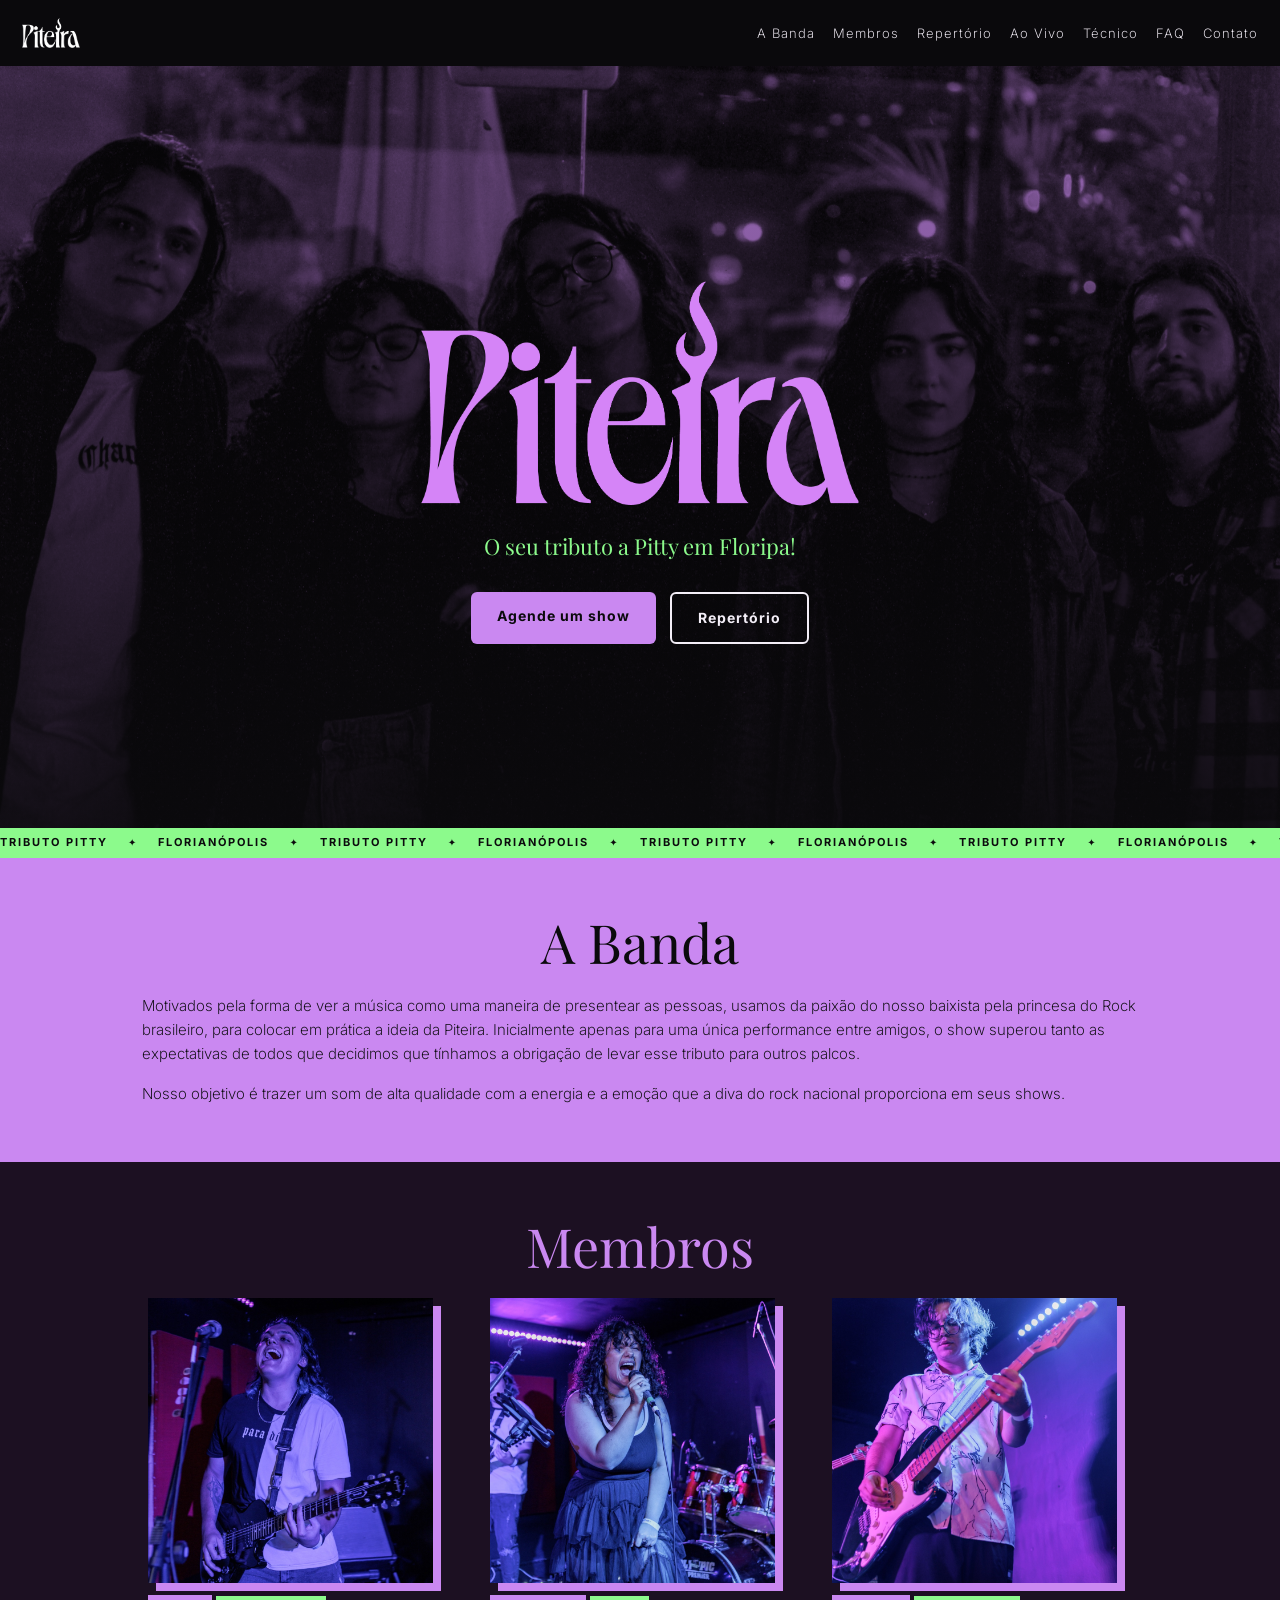
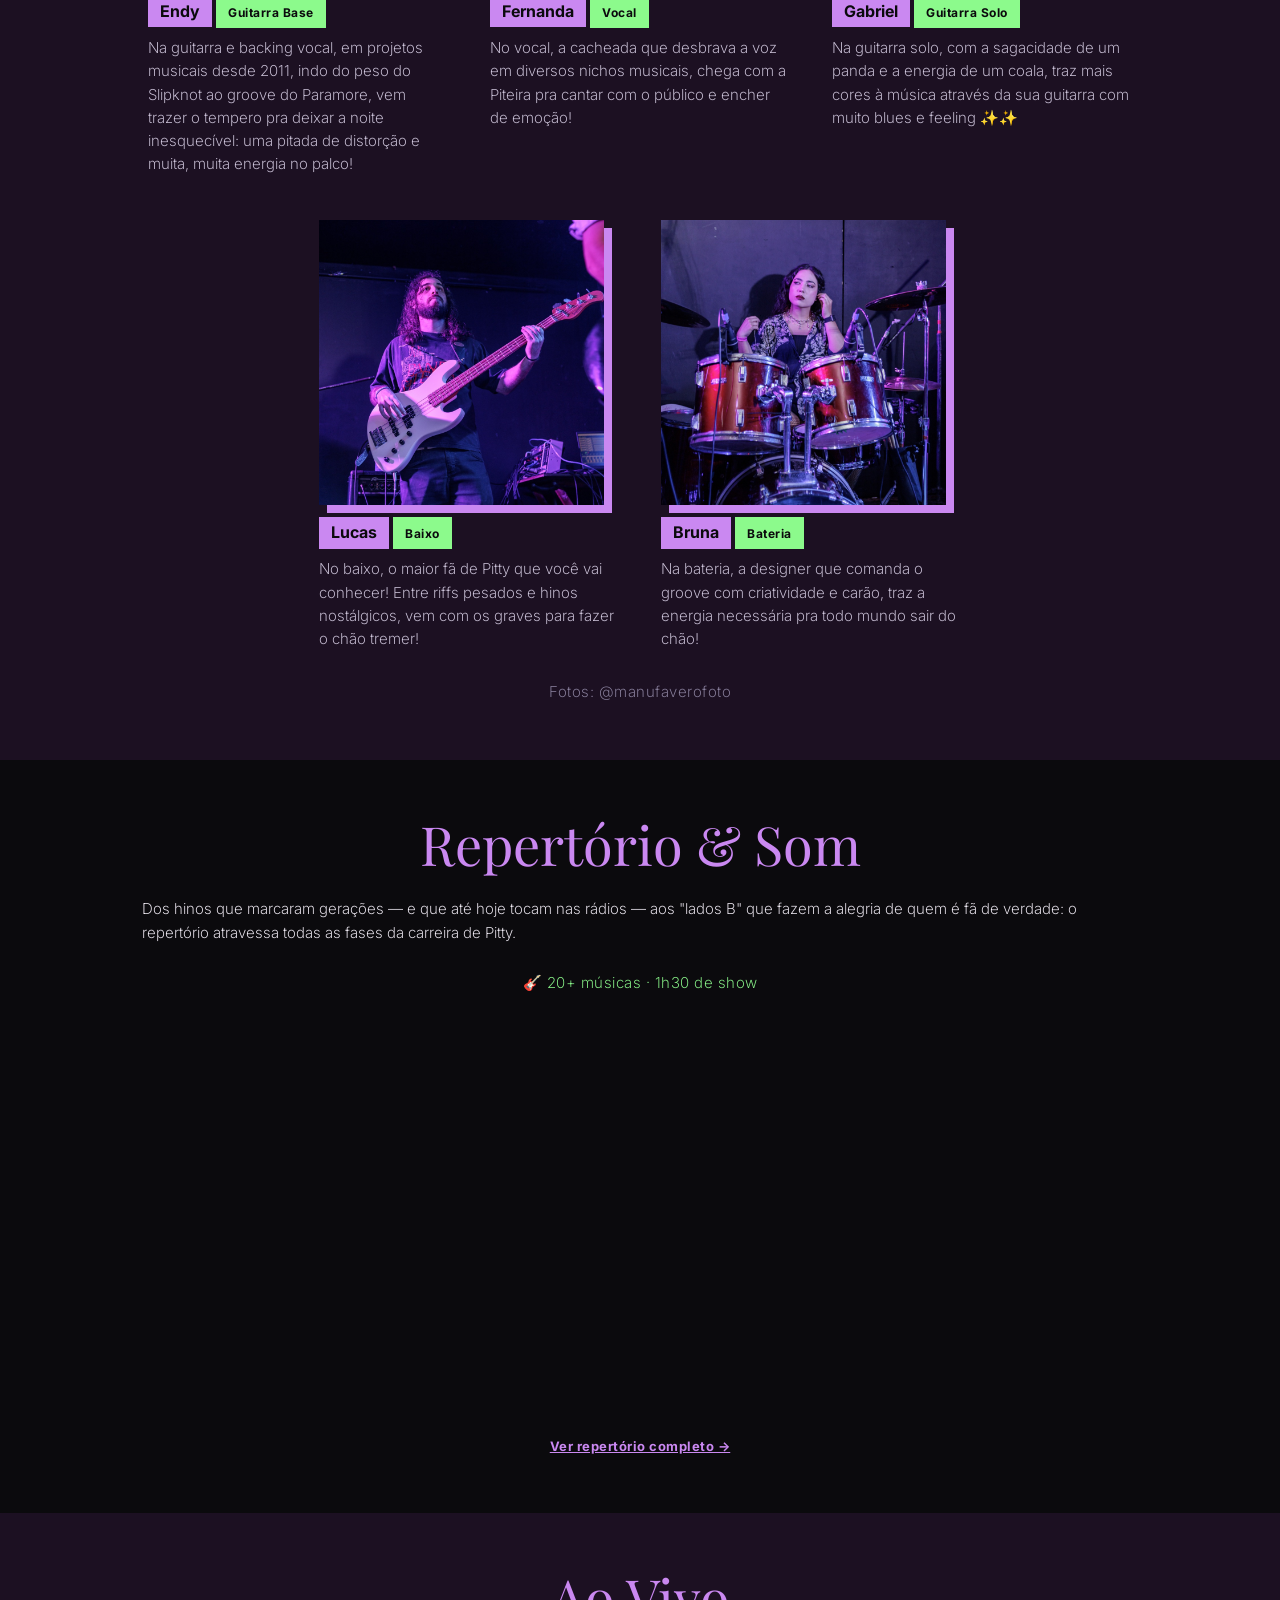
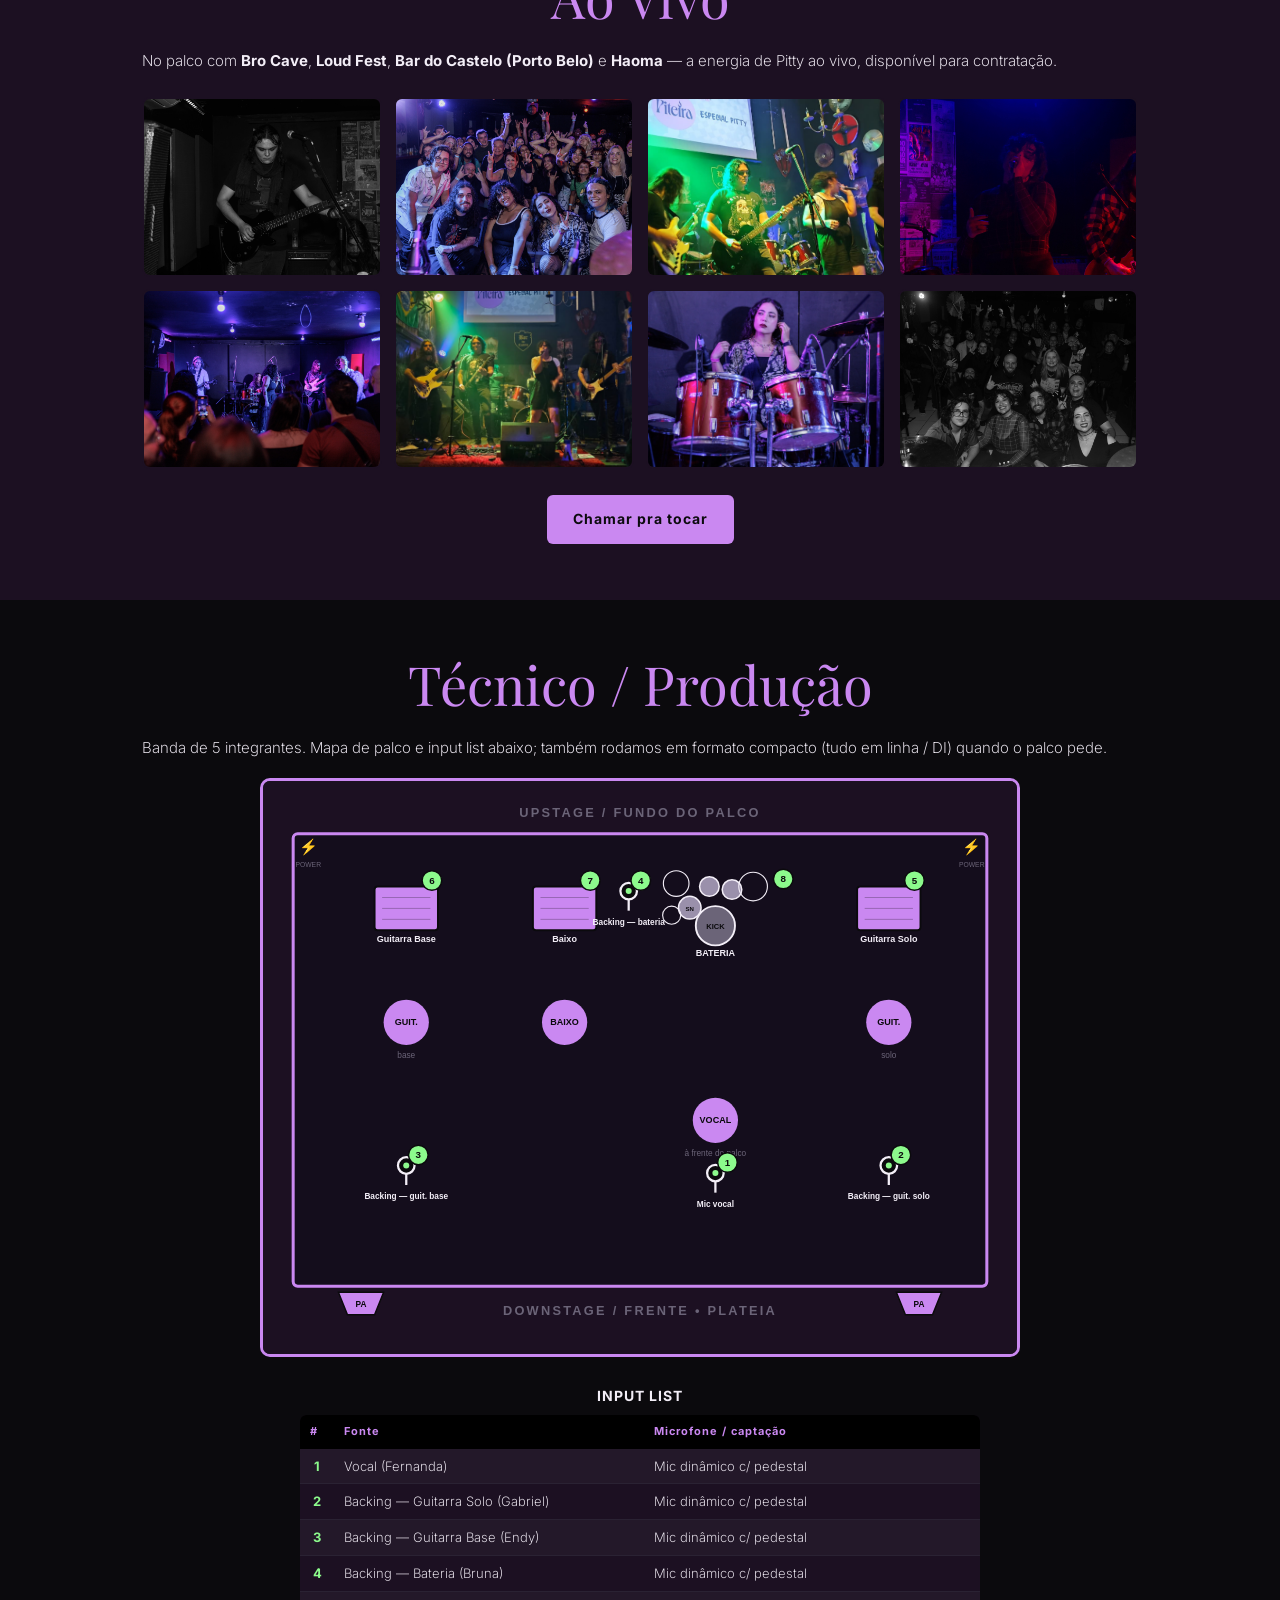
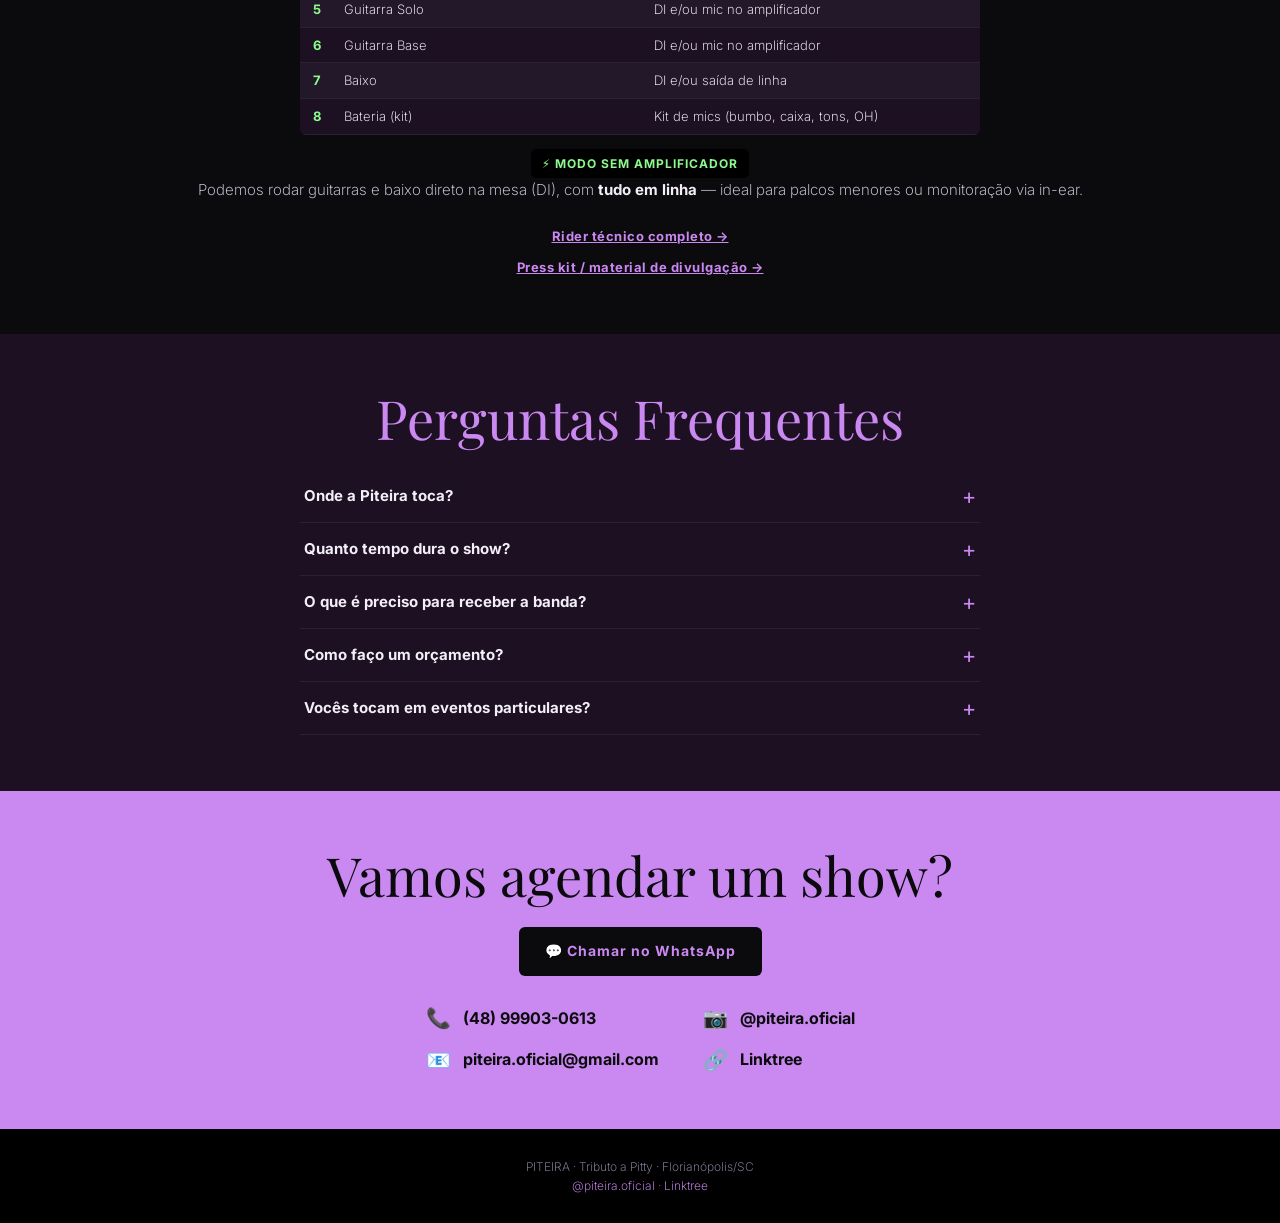
==== index.html @ fffb1f3b "Repertório: link do repertório completo abaixo do player, abrindo em nova aba. Co-Authored-By: Claud" ====
<!DOCTYPE html>
<html lang="pt-BR">
<head>
<meta charset="utf-8">
<meta name="viewport" content="width=device-width, initial-scale=1">
<title>Piteira — Tributo a Pitty · Florianópolis</title>
<link rel="icon" href="/favicon.ico" sizes="any">
<link rel="icon" type="image/png" href="assets/img/favicon.png">
<link rel="apple-touch-icon" href="assets/img/favicon.png">
<meta name="description" content="Piteira — o seu tributo a Pitty em Florianópolis. Repertório, integrantes, mapa de palco e contato para contratação.">
<meta property="og:title" content="Piteira — Tributo a Pitty">
<meta property="og:description" content="O seu tributo a Pitty em Florianópolis.">
<meta property="og:image" content="https://piteira.endy-silveira.workers.dev/assets/img/og-share.jpg">
<meta property="og:image:type" content="image/jpeg">
<meta property="og:image:width" content="1200">
<meta property="og:image:height" content="630">
<meta property="og:url" content="https://piteira.endy-silveira.workers.dev/">
<meta property="og:type" content="website">
<meta name="twitter:card" content="summary_large_image">
<script type="application/ld+json">
{
  "@context": "https://schema.org",
  "@graph": [
    {
      "@type": "MusicGroup",
      "@id": "https://piteira.endy-silveira.workers.dev/#banda",
      "name": "Piteira",
      "alternateName": "Piteira — Tributo a Pitty",
      "description": "Banda tributo a Pitty de Florianópolis/SC. Show de cerca de 1h30 com os maiores sucessos da carreira da cantora, disponível para contratação em bares, casas de show, festivais e eventos.",
      "genre": ["Rock", "Rock brasileiro"],
      "url": "https://piteira.endy-silveira.workers.dev/",
      "image": "https://piteira.endy-silveira.workers.dev/assets/img/og-share.jpg",
      "logo": "https://piteira.endy-silveira.workers.dev/assets/img/logo-positivo.png",
      "email": "piteira.oficial@gmail.com",
      "telephone": "+55-48-99903-0613",
      "foundingLocation": { "@type": "City", "name": "Florianópolis" },
      "areaServed": "Florianópolis e região, Santa Catarina",
      "sameAs": [
        "https://instagram.com/piteira.oficial",
        "https://linktr.ee/piteira.oficial"
      ]
    },
    {
      "@type": "FAQPage",
      "@id": "https://piteira.endy-silveira.workers.dev/#faq",
      "mainEntity": [
        {
          "@type": "Question",
          "name": "Onde a Piteira toca?",
          "acceptedAnswer": { "@type": "Answer", "text": "A banda é de Florianópolis/SC e toca em bares, casas de show, festivais e eventos privados em Floripa e região — e viaja conforme o evento." }
        },
        {
          "@type": "Question",
          "name": "Quanto tempo dura o show?",
          "acceptedAnswer": { "@type": "Answer", "text": "Cerca de 1h30, com um repertório que cobre todas as fases da carreira de Pitty." }
        },
        {
          "@type": "Question",
          "name": "O que é preciso para receber a banda?",
          "acceptedAnswer": { "@type": "Answer", "text": "Somos 5 integrantes. O mapa de palco e a input list estão na seção Técnico do site, com rider completo para impressão. Para palcos menores, rodamos em modo compacto, com tudo em linha (DI)." }
        },
        {
          "@type": "Question",
          "name": "Como faço um orçamento?",
          "acceptedAnswer": { "@type": "Answer", "text": "É só chamar no WhatsApp com a data e o local do evento — respondemos rápido. Também atendemos por e-mail." }
        },
        {
          "@type": "Question",
          "name": "Vocês tocam em eventos particulares?",
          "acceptedAnswer": { "@type": "Answer", "text": "Sim! Além de bares e festivais, a Piteira toca em aniversários, confraternizações e eventos corporativos." }
        }
      ]
    }
  ]
}
</script>
<link rel="preconnect" href="https://fonts.googleapis.com">
<link rel="preconnect" href="https://fonts.gstatic.com" crossorigin>
<link href="https://fonts.googleapis.com/css2?family=Playfair+Display:ital,wght@0,400;0,700;0,800;1,600&family=Inter:wght@250..700&display=swap" rel="stylesheet">
<link rel="stylesheet" href="styles.css">
</head>
<body>
<header class="nav" id="top">
  <a href="#top" class="nav-brand"><img class="nav-logo" src="assets/img/logo-horizontal.png" alt="Piteira"></a>
  <button class="nav-toggle" aria-label="Abrir menu" aria-expanded="false">☰</button>
  <nav class="nav-links">
    <a href="#banda">A Banda</a>
    <a href="#membros">Membros</a>
    <a href="#som">Repertório</a>
    <a href="#aovivo">Ao Vivo</a>
    <a href="#tecnico">Técnico</a>
    <a href="#faq">FAQ</a>
    <a href="#contato">Contato</a>
  </nav>
</header>

<main>
  <section class="hero" id="hero">
    <img class="hero-bg" src="assets/img/hero.jpg" alt="Piteira ao vivo no palco">
    <div class="hero-overlay container">
      <h1 class="hero-title"><img class="hero-logo" src="assets/img/logo-vertical.png" alt="Piteira"></h1>
      <span class="hero-label">O seu tributo a Pitty em Floripa!</span>
      <div class="hero-cta">
        <a href="#contato" class="btn btn-solid">Agende um show</a>
        <a href="#som" class="btn btn-ghost">Repertório</a>
      </div>
    </div>
    <div class="ticker" aria-hidden="true">
      <div class="ticker-track">
        <div class="ticker-group">
          <span class="ticker-item">Tributo Pitty</span>
          <span class="ticker-item">Florianópolis</span>
          <span class="ticker-item">Tributo Pitty</span>
          <span class="ticker-item">Florianópolis</span>
          <span class="ticker-item">Tributo Pitty</span>
          <span class="ticker-item">Florianópolis</span>
          <span class="ticker-item">Tributo Pitty</span>
          <span class="ticker-item">Florianópolis</span>
          <span class="ticker-item">Tributo Pitty</span>
          <span class="ticker-item">Florianópolis</span>
          <span class="ticker-item">Tributo Pitty</span>
          <span class="ticker-item">Florianópolis</span>
        </div>
        <div class="ticker-group">
          <span class="ticker-item">Tributo Pitty</span>
          <span class="ticker-item">Florianópolis</span>
          <span class="ticker-item">Tributo Pitty</span>
          <span class="ticker-item">Florianópolis</span>
          <span class="ticker-item">Tributo Pitty</span>
          <span class="ticker-item">Florianópolis</span>
          <span class="ticker-item">Tributo Pitty</span>
          <span class="ticker-item">Florianópolis</span>
          <span class="ticker-item">Tributo Pitty</span>
          <span class="ticker-item">Florianópolis</span>
          <span class="ticker-item">Tributo Pitty</span>
          <span class="ticker-item">Florianópolis</span>
        </div>
      </div>
    </div>
  </section>

  <section class="section band-purple" id="banda">
    <div class="container">
      <h2 class="kicker">A Banda</h2>
      <p class="lead">Motivados pela forma de ver a música como uma maneira de presentear as pessoas, usamos da paixão do nosso baixista pela princesa do Rock brasileiro, para colocar em prática a ideia da Piteira. Inicialmente apenas para uma única performance entre amigos, o show superou tanto as expectativas de todos que decidimos que tínhamos a obrigação de levar esse tributo para outros palcos.</p>
      <p class="lead">Nosso objetivo é trazer um som de alta qualidade com a energia e a emoção que a diva do rock nacional proporciona em seus shows.</p>
    </div>
  </section>

  <section class="section band-plum" id="membros">
    <div class="container">
      <h2 class="kicker">Membros</h2>
      <div class="members-grid">
        <article class="member">
          <a class="m-photo-link" href="https://instagram.com/endy.silveira" target="_blank" rel="noopener" aria-label="Instagram de Endy"><img src="assets/img/endy.jpg" alt="Endy"></a>
          <h3 class="m-name">Endy</h3>
          <span class="m-role">Guitarra Base</span>
          <p class="m-bio">Na guitarra e backing vocal, em projetos musicais desde 2011, indo do peso do Slipknot ao groove do Paramore, vem trazer o tempero pra deixar a noite inesquecível: uma pitada de distorção e muita, muita energia no palco!</p>
        </article>
        <article class="member">
          <a class="m-photo-link" href="https://instagram.com/fernandaemtodolugar" target="_blank" rel="noopener" aria-label="Instagram de Fernanda"><img src="assets/img/fernanda.jpg" alt="Fernanda"></a>
          <h3 class="m-name">Fernanda</h3>
          <span class="m-role">Vocal</span>
          <p class="m-bio">No vocal, a cacheada que desbrava a voz em diversos nichos musicais, chega com a Piteira pra cantar com o público e encher de emoção!</p>
        </article>
        <article class="member">
          <a class="m-photo-link" href="https://instagram.com/ogabrielman" target="_blank" rel="noopener" aria-label="Instagram de Gabriel"><img src="assets/img/gabriel.jpg" alt="Gabriel"></a>
          <h3 class="m-name">Gabriel</h3>
          <span class="m-role">Guitarra Solo</span>
          <p class="m-bio">Na guitarra solo, com a sagacidade de um panda e a energia de um coala, traz mais cores à música através da sua guitarra com muito blues e feeling ✨✨</p>
        </article>
        <article class="member">
          <a class="m-photo-link" href="https://instagram.com/lucast_perez" target="_blank" rel="noopener" aria-label="Instagram de Lucas"><img src="assets/img/lucas.jpg" alt="Lucas"></a>
          <h3 class="m-name">Lucas</h3>
          <span class="m-role">Baixo</span>
          <p class="m-bio">No baixo, o maior fã de Pitty que você vai conhecer! Entre riffs pesados e hinos nostálgicos, vem com os graves para fazer o chão tremer!</p>
        </article>
        <article class="member">
          <a class="m-photo-link" href="https://instagram.com/brunabaltazars" target="_blank" rel="noopener" aria-label="Instagram de Bruna"><img src="assets/img/bruna.jpg" alt="Bruna"></a>
          <h3 class="m-name">Bruna</h3>
          <span class="m-role">Bateria</span>
          <p class="m-bio">Na bateria, a designer que comanda o groove com criatividade e carão, traz a energia necessária pra todo mundo sair do chão!</p>
        </article>
      </div>
      <p class="m-credit">Fotos: @manufaverofoto</p>
    </div>
  </section>

  <section class="section band-dark" id="som">
    <div class="container">
      <h2 class="kicker">Repertório &amp; Som</h2>
      <p class="lead">Dos hinos que marcaram gerações — e que até hoje tocam nas rádios — aos "lados B" que fazem a alegria de quem é fã de verdade: o repertório atravessa todas as fases da carreira de Pitty.</p>
      <p class="set-format">🎸 20+ músicas · 1h30 de show</p>
      <div class="spotify-wrap">
        <iframe title="Playlist da Piteira no Spotify" style="border-radius:12px"
          src="https://open.spotify.com/embed/playlist/18h8zZhHvtDwoUA9WUUy3Y?utm_source=generator&theme=0"
          width="100%" height="380" frameborder="0" loading="lazy"
          allow="autoplay; clipboard-write; encrypted-media; fullscreen; picture-in-picture"></iframe>
      </div>
      <a href="repertorio.html" class="rider-link" target="_blank" rel="noopener">Ver repertório completo →</a>
    </div>
  </section>

  <section class="section band-plum" id="aovivo">
    <div class="container">
      <h2 class="kicker">Ao Vivo</h2>
      <p class="lead">No palco com <b>Bro Cave</b>, <b>Loud Fest</b>, <b>Bar do Castelo (Porto Belo)</b> e <b>Haoma</b> — a energia de Pitty ao vivo, disponível para contratação.</p>
      <div class="gallery">
        <img src="assets/gallery/01-loudfest.jpg" alt="Piteira ao vivo no Loud Fest" loading="lazy">
        <img src="assets/gallery/02-haoma.jpg" alt="Piteira ao vivo no Haoma" loading="lazy">
        <img src="assets/gallery/03-portobelo.jpg" alt="Piteira ao vivo no Bar do Castelo, Porto Belo" loading="lazy">
        <img src="assets/gallery/04-loudfest.jpg" alt="Piteira ao vivo no Loud Fest" loading="lazy">
        <img src="assets/gallery/05-haoma.jpg" alt="Piteira ao vivo no Haoma" loading="lazy">
        <img src="assets/gallery/06-portobelo.jpg" alt="Piteira ao vivo no Bar do Castelo, Porto Belo" loading="lazy">
        <img src="assets/gallery/07-haoma.jpg" alt="Piteira ao vivo no Haoma" loading="lazy">
        <img src="assets/gallery/08-loudfest.jpg" alt="Piteira ao vivo no Loud Fest" loading="lazy">
      </div>
      <a href="#contato" class="btn btn-solid btn-center" style="margin-top:26px;">Chamar pra tocar</a>
    </div>
  </section>

  <section class="section band-dark" id="tecnico">
    <div class="container">
      <h2 class="kicker">Técnico / Produção</h2>
      <p class="lead">Banda de 5 integrantes. Mapa de palco e input list abaixo; também rodamos em formato compacto (tudo em linha / DI) quando o palco pede.</p>
      <div class="plot">
        <img class="plot-img" src="assets/stageplot.svg" alt="Mapa de palco técnico da Piteira — canais de entrada numerados" loading="lazy">
      </div>
      <h3 class="sub-h">INPUT LIST</h3>
      <table class="inputs">
        <tr><th>#</th><th>Fonte</th><th>Microfone / captação</th></tr>
        <tr><td class="n">1</td><td>Vocal (Fernanda)</td><td>Mic dinâmico c/ pedestal</td></tr>
        <tr><td class="n">2</td><td>Backing — Guitarra Solo (Gabriel)</td><td>Mic dinâmico c/ pedestal</td></tr>
        <tr><td class="n">3</td><td>Backing — Guitarra Base (Endy)</td><td>Mic dinâmico c/ pedestal</td></tr>
        <tr><td class="n">4</td><td>Backing — Bateria (Bruna)</td><td>Mic dinâmico c/ pedestal</td></tr>
        <tr><td class="n">5</td><td>Guitarra Solo</td><td>DI e/ou mic no amplificador</td></tr>
        <tr><td class="n">6</td><td>Guitarra Base</td><td>DI e/ou mic no amplificador</td></tr>
        <tr><td class="n">7</td><td>Baixo</td><td>DI e/ou saída de linha</td></tr>
        <tr><td class="n">8</td><td>Bateria (kit)</td><td>Kit de mics (bumbo, caixa, tons, OH)</td></tr>
      </table>
      <p class="stage-note"><span class="mode-tag">⚡ MODO SEM AMPLIFICADOR</span><br>
        Podemos rodar guitarras e baixo direto na mesa (DI), com <b>tudo em linha</b> — ideal para palcos menores ou monitoração via in-ear.</p>
      <a href="rider.html" class="rider-link" target="_blank" rel="noopener">Rider técnico completo →</a>
      <a href="presskit.html" class="rider-link" target="_blank" rel="noopener">Press kit / material de divulgação →</a>
    </div>
  </section>

  <section class="section band-plum" id="faq">
    <div class="container">
      <h2 class="kicker">Perguntas Frequentes</h2>
      <div class="faq-list">
        <details class="faq-item">
          <summary>Onde a Piteira toca?</summary>
          <p>A banda é de Florianópolis/SC e toca em bares, casas de show, festivais e eventos privados em Floripa e região — e viaja conforme o evento.</p>
        </details>
        <details class="faq-item">
          <summary>Quanto tempo dura o show?</summary>
          <p>Cerca de 1h30, com um repertório que cobre todas as fases da carreira de Pitty.</p>
        </details>
        <details class="faq-item">
          <summary>O que é preciso para receber a banda?</summary>
          <p>Somos 5 integrantes. O mapa de palco e a input list estão na seção <a href="#tecnico">Técnico</a>, com rider completo para impressão. Para palcos menores, rodamos em modo compacto, com tudo em linha (DI).</p>
        </details>
        <details class="faq-item">
          <summary>Como faço um orçamento?</summary>
          <p>É só chamar no <a href="https://wa.me/5548999030613?text=Ol%C3%A1!%20Vim%20pelo%20site%20e%20quero%20um%20or%C3%A7amento%20para%20um%20show%20da%20Piteira.%20%F0%9F%A4%98" target="_blank" rel="noopener">WhatsApp</a> com a data e o local do evento — respondemos rápido. Também atendemos por <a href="mailto:piteira.oficial@gmail.com">e-mail</a>.</p>
        </details>
        <details class="faq-item">
          <summary>Vocês tocam em eventos particulares?</summary>
          <p>Sim! Além de bares e festivais, a Piteira toca em aniversários, confraternizações e eventos corporativos.</p>
        </details>
      </div>
    </div>
  </section>

  <section class="section band-purple" id="contato">
    <div class="container" style="text-align:center;">
      <h2 class="kicker">Vamos agendar um show?</h2>
      <a class="btn wa-btn" href="https://wa.me/5548999030613?text=Ol%C3%A1!%20Vim%20pelo%20site%20e%20quero%20um%20or%C3%A7amento%20para%20um%20show%20da%20Piteira.%20%F0%9F%A4%98" target="_blank" rel="noopener">💬 Chamar no WhatsApp</a>
      <div class="contact-list">
        <a class="contact-item" href="tel:+5548999030613"><span class="ic">📞</span>(48) 99903-0613</a>
        <a class="contact-item" href="https://instagram.com/piteira.oficial" target="_blank" rel="noopener"><span class="ic">📷</span>@piteira.oficial</a>
        <a class="contact-item" href="mailto:piteira.oficial@gmail.com"><span class="ic">📧</span>piteira.oficial@gmail.com</a>
        <a class="contact-item" href="https://linktr.ee/piteira.oficial" target="_blank" rel="noopener"><span class="ic">🔗</span>Linktree</a>
      </div>
    </div>
  </section>
</main>

<footer class="footer">
  <p>PITEIRA · Tributo a Pitty · Florianópolis/SC</p>
  <p><a href="https://instagram.com/piteira.oficial" target="_blank" rel="noopener">@piteira.oficial</a> · <a href="https://linktr.ee/piteira.oficial" target="_blank" rel="noopener">Linktree</a></p>
</footer>

<div class="lightbox" id="lightbox" hidden>
  <button class="lightbox-close" type="button" aria-label="Fechar">&times;</button>
  <button class="lightbox-prev" type="button" aria-label="Foto anterior">&#8249;</button>
  <img class="lightbox-img" src="" alt="">
  <button class="lightbox-next" type="button" aria-label="Próxima foto">&#8250;</button>
</div>

<script src="main.js"></script>
</body>
</html>
---- styles.css ----
* { margin:0; padding:0; box-sizing:border-box; }
:root{
  --purple:#CA88F1; --green:#8cfa8c; --cream:#f3eef7; --ink:#0b0a0d; --plum:#1c1022;
  --maxw:1040px;
}
html{ scroll-behavior:smooth; scroll-padding-top:70px; }
body{ font-family:'Inter',system-ui,sans-serif; font-weight:250; color:var(--cream); background:var(--ink); line-height:1.6; }
img{ max-width:100%; display:block; }
a{ color:inherit; }

.container{ width:100%; max-width:var(--maxw); margin:0 auto; padding:0 22px; }

/* full-width section bands */
.section{ padding:56px 0; }
.band-dark{ background:var(--ink); color:var(--cream); }
.band-plum{ background:var(--plum); color:var(--cream); }
.band-purple{ background:var(--purple); color:var(--ink); }

.kicker{ font-family:'Playfair Display',Georgia,serif; font-weight:400; color:var(--purple);
  font-size:clamp(34px,7vw,54px); text-align:center; margin-bottom:24px; line-height:1.04; }
.band-purple .kicker{ color:var(--ink); }

/* NAV */
.nav{ position:sticky; top:0; z-index:50; display:flex; align-items:center; justify-content:space-between;
  background:rgba(11,10,13,.94); backdrop-filter:blur(6px); padding:18px 22px; }
.nav-brand{ display:flex; align-items:center; text-decoration:none; }
.nav-logo{ height:30px; width:auto; display:block; }
.nav-links{ display:flex; gap:18px; }
.nav-links a{ color:var(--cream); text-decoration:none; font-size:13px; letter-spacing:1px; }
.nav-links a:hover{ color:var(--green); }
.nav-toggle{ display:none; background:none; border:none; color:var(--purple); font-size:24px; cursor:pointer; }
.back-link{ color:var(--cream); text-decoration:none; font-size:13px; letter-spacing:1px; }
.back-link:hover{ color:var(--green); }

/* TICKER (letreiro no fim do hero) */
.ticker{ position:absolute; left:0; right:0; bottom:0; z-index:2; overflow:hidden; background:var(--green); }
.ticker-track{ display:flex; width:max-content; animation:ticker-scroll 28s linear infinite; }
.ticker-group{ display:flex; flex-shrink:0; }
.ticker-item{ display:inline-block; padding:6px 0; color:var(--ink); font-size:11px; font-weight:700;
  letter-spacing:2px; text-transform:uppercase; white-space:nowrap; }
.ticker-item::after{ content:"✦"; margin:0 20px; font-size:10px; }
@keyframes ticker-scroll{ to{ transform:translateX(-50%); } }
@media (prefers-reduced-motion:reduce){ .ticker-track{ animation:none; } }

/* FOOTER */
.footer{ background:#000; color:#8c83a0; text-align:center; padding:28px 22px; font-size:12px; }
.footer a{ color:var(--purple); text-decoration:none; }
.footer a:hover{ color:var(--green); }

/* MOBILE */
@media (max-width:767px){
  .nav-toggle{ display:block; }
  .nav-links{ position:absolute; top:100%; left:0; right:0; flex-direction:column; gap:0;
    background:var(--ink); border-bottom:2px solid var(--purple); display:none; }
  .nav-links.open{ display:flex; }
  .nav-links a{ padding:14px 22px; border-top:1px solid #2a2233; }
}

/* HERO */
.hero{ position:relative; min-height:88vh; min-height:88dvh; display:flex; align-items:center; justify-content:center; overflow:hidden; background:#000; }
.hero-bg{ position:absolute; inset:0; width:100%; height:100%; object-fit:cover;
  filter:grayscale(1) contrast(1.05); }
.hero::before{ content:""; position:absolute; inset:0; z-index:1; background:var(--purple); mix-blend-mode:multiply; }
.hero::after{ content:""; position:absolute; inset:0; z-index:1;
  background:linear-gradient(180deg,rgba(11,10,13,.25) 0%,rgba(11,10,13,.45) 55%,rgba(11,10,13,.92) 100%); }
.hero-overlay{ position:relative; z-index:2; width:100%; text-align:center; padding:40px 22px; }
.hero-title{ margin:0; }
.hero-logo{ width:min(440px,84%); height:auto; margin:0 auto; display:block; }
.hero-label{ display:inline-block; color:var(--green); font-family:'Playfair Display',Georgia,serif;
  font-style:normal; font-weight:400; font-size:clamp(15px,3.2vw,22px); padding:8px 4px 0; margin:14px 0 0; }
.hero-cta{ display:flex; gap:14px; margin-top:28px; flex-wrap:wrap; justify-content:center; }
.btn{ font-weight:700; font-size:14px; letter-spacing:1px; padding:13px 26px; border-radius:6px;
  text-decoration:none; display:inline-block; }
.btn-solid{ background:var(--purple); color:var(--ink); }
.btn-ghost{ background:transparent; color:var(--cream); border:2px solid var(--cream); }
.btn-solid:hover{ background:var(--green); }
.btn-ghost:hover{ background:var(--cream); color:var(--ink); }
@media (max-width:767px){
  .hero{ min-height:72vh; min-height:72dvh; }
  .hero-overlay{ padding:28px 16px; }
  .hero-logo{ width:min(320px,88%); }
  .hero-cta{ gap:10px; margin-top:22px; }
  .hero-cta .btn{ padding:12px 22px; font-size:13px; }
}

.section p{ font-size:15px; }
.lead{ text-align:left; }
.lead + .lead{ margin-top:16px; }

/* MEMBROS */
.members-grid{ display:flex; flex-wrap:wrap; justify-content:center; gap:44px 42px; }
.member{ width:calc(33.333% - 28px); max-width:300px; text-align:left; }
@media (max-width:780px){ .member{ width:calc(50% - 22px); max-width:360px; } }
@media (max-width:480px){ .members-grid{ gap:30px; } .member{ width:100%; max-width:340px; }
  /* mobile one-by-one order: Vocal (Fernanda) first */
  .member:nth-child(2){ order:-1; } }
.m-photo-link{ display:block; width:95%; cursor:pointer; }
.member img{ width:100%; max-width:none; margin:0 auto; aspect-ratio:1/1; object-fit:cover;
  box-shadow:8px 8px 0 var(--purple); transition:transform .18s, box-shadow .18s; }
.m-photo-link:hover img{ transform:translate(-3px,-3px); box-shadow:11px 11px 0 var(--purple); }
.m-photo-soon{ width:95%; max-width:none; margin:0 auto; aspect-ratio:3/4; border:3px solid var(--cream); box-shadow:4px 4px 0 rgba(0,0,0,.4);
  background:var(--plum); color:var(--purple); display:flex; align-items:center; justify-content:center;
  text-align:center; font-family:'Playfair Display',Georgia,serif; font-size:clamp(18px,2.4vw,24px); line-height:1.05; }
.m-name{ display:inline-flex; align-items:center; min-height:32px; background:var(--purple); color:var(--ink); font-size:16px; padding:0 12px; margin-top:12px; }
.m-role{ display:inline-flex; align-items:center; min-height:32px; background:var(--green); color:var(--ink); font-size:12px; font-weight:700; padding:0 12px; margin:6px 0 8px; letter-spacing:.5px; }
.m-bio{ font-family:'Inter',sans-serif; font-size:13px; line-height:1.55; color:#cfc6dc; }
.m-credit{ text-align:center; margin-top:30px; font-size:12px; color:#8c83a0; letter-spacing:.5px; }

/* REPERTÓRIO & SOM (grade completa na página /repertorio) */
.song{ color:var(--purple); font-weight:700; }
.setlist{ display:grid; grid-template-columns:repeat(auto-fit,minmax(200px,1fr)); gap:26px 22px; margin-top:30px; }
.setlist-group ul{ list-style:none; }
.setlist-album{ font-family:'Playfair Display',Georgia,serif; font-weight:400; color:var(--purple);
  font-size:19px; line-height:1.2; margin-bottom:8px; }
.setlist-year{ font-family:'Inter',sans-serif; font-size:11px; font-weight:700; color:#8c83a0; letter-spacing:1px; margin-left:6px; }
.setlist li{ font-size:14px; padding:5px 0; border-bottom:1px solid #2a2233; color:#cfc6dc; }
.setlist-note{ font-size:11px; color:#8c83a0; margin-left:6px; letter-spacing:.5px; }
.set-format{ text-align:center; margin-top:26px; font-size:13px; color:var(--green); letter-spacing:.5px; }
.spotify-wrap{ margin:30px auto 0; max-width:480px; }
.btn-center{ display:block; width:max-content; max-width:100%; margin-left:auto; margin-right:auto; }

/* AO VIVO */
.gallery{ display:grid; grid-template-columns:repeat(auto-fill,minmax(220px,1fr)); gap:12px; margin-top:24px; }
.gallery img{ width:100%; aspect-ratio:4/3; object-fit:cover; border:2px solid var(--plum); border-radius:8px; cursor:zoom-in; }

/* TÉCNICO */
.rider-link{ display:block; width:max-content; max-width:100%; margin:24px auto 0; font-size:13px;
  color:var(--purple); text-decoration:underline; letter-spacing:.5px; font-weight:700;
  transition:transform .15s, filter .15s; }
.rider-link:hover{ filter:brightness(1.25); transform:scale(1.03); }
.rider-link + .rider-link{ margin-top:10px; }
.plot{ margin:18px auto 0; max-width:760px; }
.plot-img{ width:100%; height:auto; border-radius:10px; display:block; border:3px solid var(--purple); background:var(--plum); }
.sub-h{ font-size:14px; font-weight:700; margin:28px 0 8px; letter-spacing:1px; color:var(--cream); text-align:center; }
.inputs{ width:100%; max-width:680px; margin:0 auto; border-collapse:collapse; font-size:13px;
  background:var(--plum); color:var(--cream); border-radius:6px; overflow:hidden; }
.inputs th{ background:#000; color:var(--purple); text-align:left; padding:8px 10px; font-size:11px; letter-spacing:1px; }
.inputs td{ border-bottom:1px solid #2a2233; padding:7px 10px; }
.inputs td.n{ font-weight:700; color:var(--green); text-align:center; width:34px; }
.inputs tr:nth-child(even) td{ background:rgba(255,255,255,.03); }
.stage-note{ font-size:13px; margin-top:14px; color:#cfc6dc; text-align:center; }
.stage-note b{ color:var(--cream); }
.mode-tag{ display:inline-block; background:#000; color:var(--green); font-size:12px; font-weight:700; padding:5px 11px; border-radius:5px; letter-spacing:1px; }

/* FAQ */
.faq-list{ max-width:680px; margin:0 auto; }
.faq-item{ border-bottom:1px solid #2a2233; }
.faq-item summary{ cursor:pointer; font-weight:700; font-size:15px; padding:14px 4px; list-style:none;
  display:flex; justify-content:space-between; align-items:center; gap:12px; }
.faq-item summary::-webkit-details-marker{ display:none; }
.faq-item summary::after{ content:"+"; color:var(--purple); font-size:22px; font-weight:400; flex-shrink:0; line-height:1; }
.faq-item[open] summary::after{ content:"–"; }
.faq-item p{ padding:0 4px 14px; font-size:14px; color:#cfc6dc; }
.faq-item a{ color:var(--purple); }

/* CONTATO */
.contact-list{ display:grid; grid-template-columns:repeat(2,max-content); justify-content:center;
  gap:16px 44px; text-align:left; margin-top:8px; }
@media (max-width:560px){ .contact-list{ grid-template-columns:max-content; } }
.contact-item{ display:flex; align-items:center; gap:12px; font-weight:700; font-size:16px;
  color:var(--ink); text-decoration:none; word-break:break-word; }
.contact-item .ic{ font-size:20px; line-height:1; }
.contact-item:hover{ text-decoration:underline; }
.wa-btn{ background:#0b0a0d; color:var(--purple); margin:6px auto 30px; display:flex; width:max-content; max-width:100%; align-items:center; gap:8px; }
.wa-btn:hover{ background:var(--green); color:var(--ink); }

/* LIGHTBOX (Ao Vivo) */
.lightbox{ position:fixed; inset:0; z-index:100; display:flex; align-items:center; justify-content:center;
  background:rgba(7,6,9,.95); padding:24px; cursor:zoom-out; }
.lightbox[hidden]{ display:none; }
.lightbox-img{ max-width:95vw; max-height:90vh; width:auto; height:auto; border:2px solid #2a2233; border-radius:6px; cursor:default; }
.lightbox-close{ position:absolute; top:12px; right:20px; background:none; border:none; color:#fff;
  font-size:40px; line-height:1; cursor:pointer; z-index:2; }
.lightbox-prev, .lightbox-next{ position:absolute; top:50%; transform:translateY(-50%); z-index:2;
  background:rgba(0,0,0,.4); border:none; color:#fff; font-size:44px; line-height:1; width:56px; height:84px;
  display:flex; align-items:center; justify-content:center; cursor:pointer; border-radius:8px; }
.lightbox-prev{ left:10px; } .lightbox-next{ right:10px; }
.lightbox-prev:hover, .lightbox-next:hover{ background:rgba(202,136,241,.6); }
@media (max-width:560px){ .lightbox-prev, .lightbox-next{ width:44px; height:64px; font-size:34px; } }
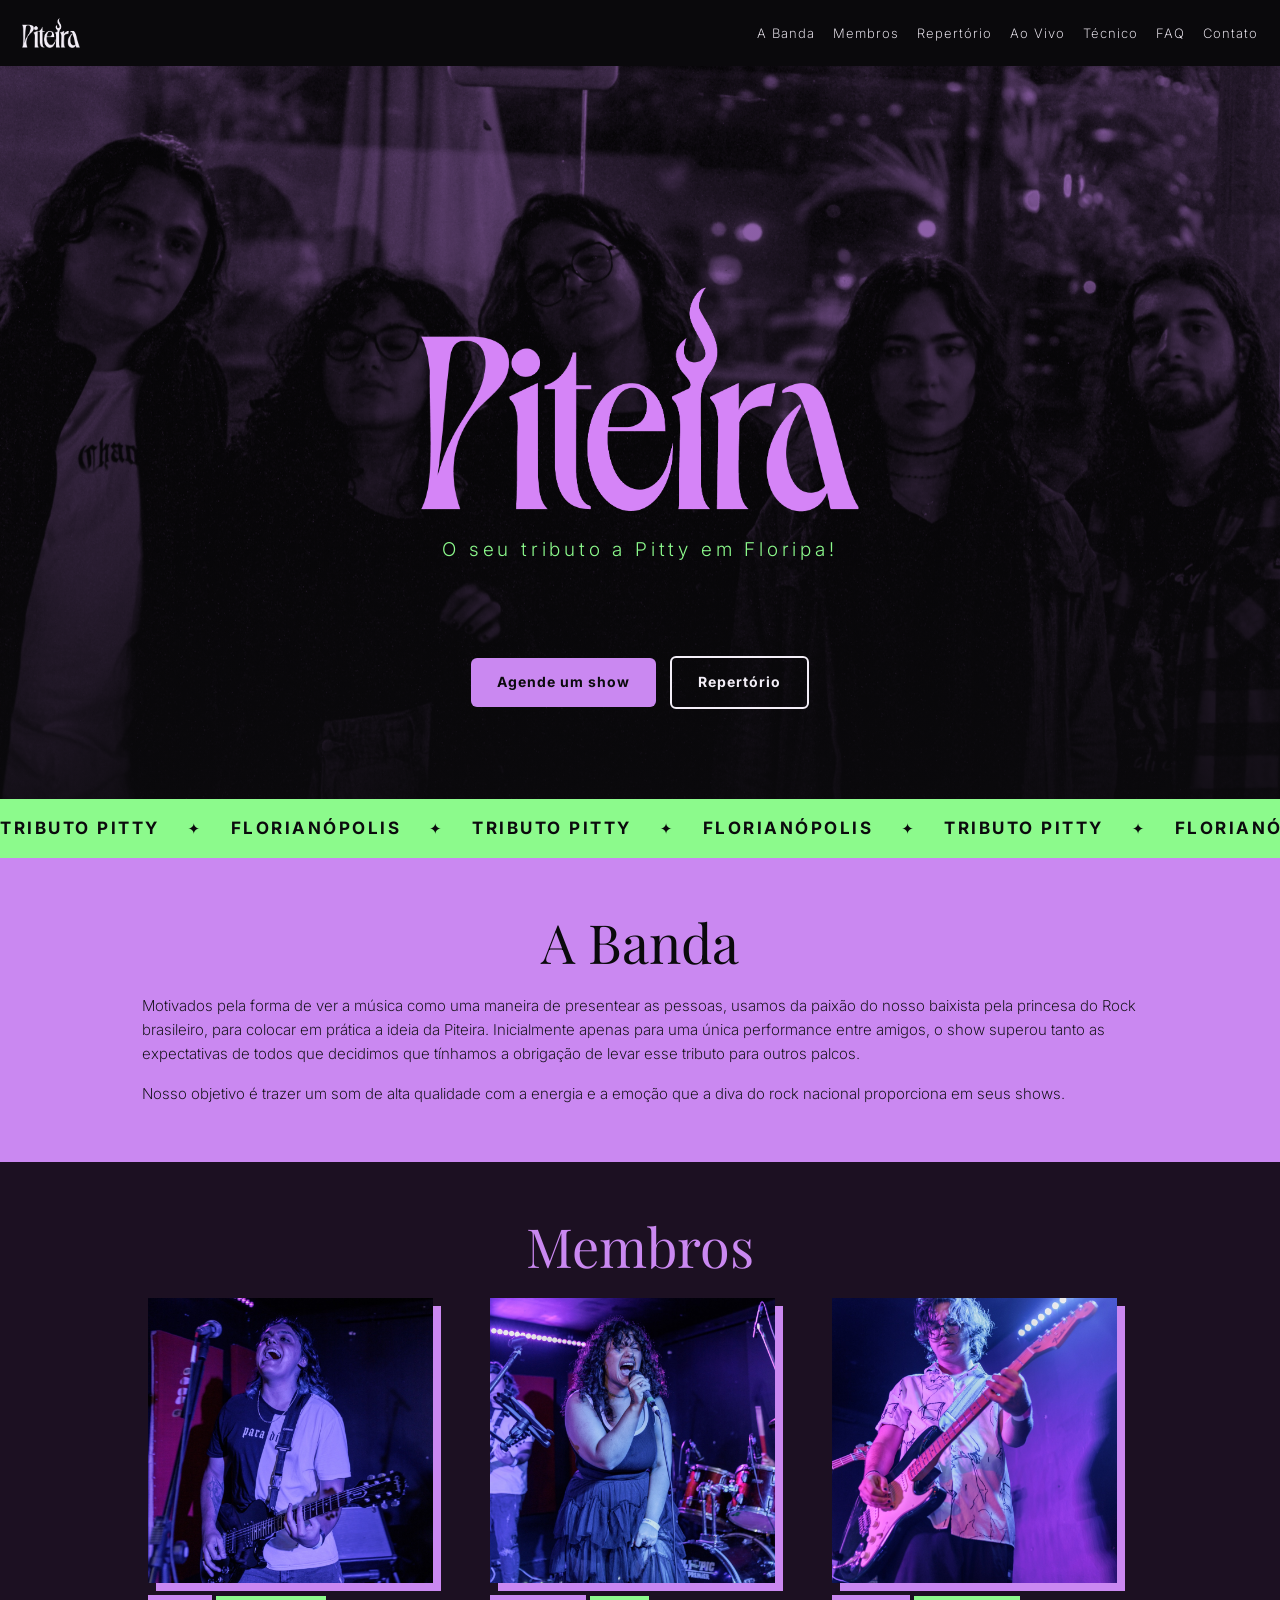
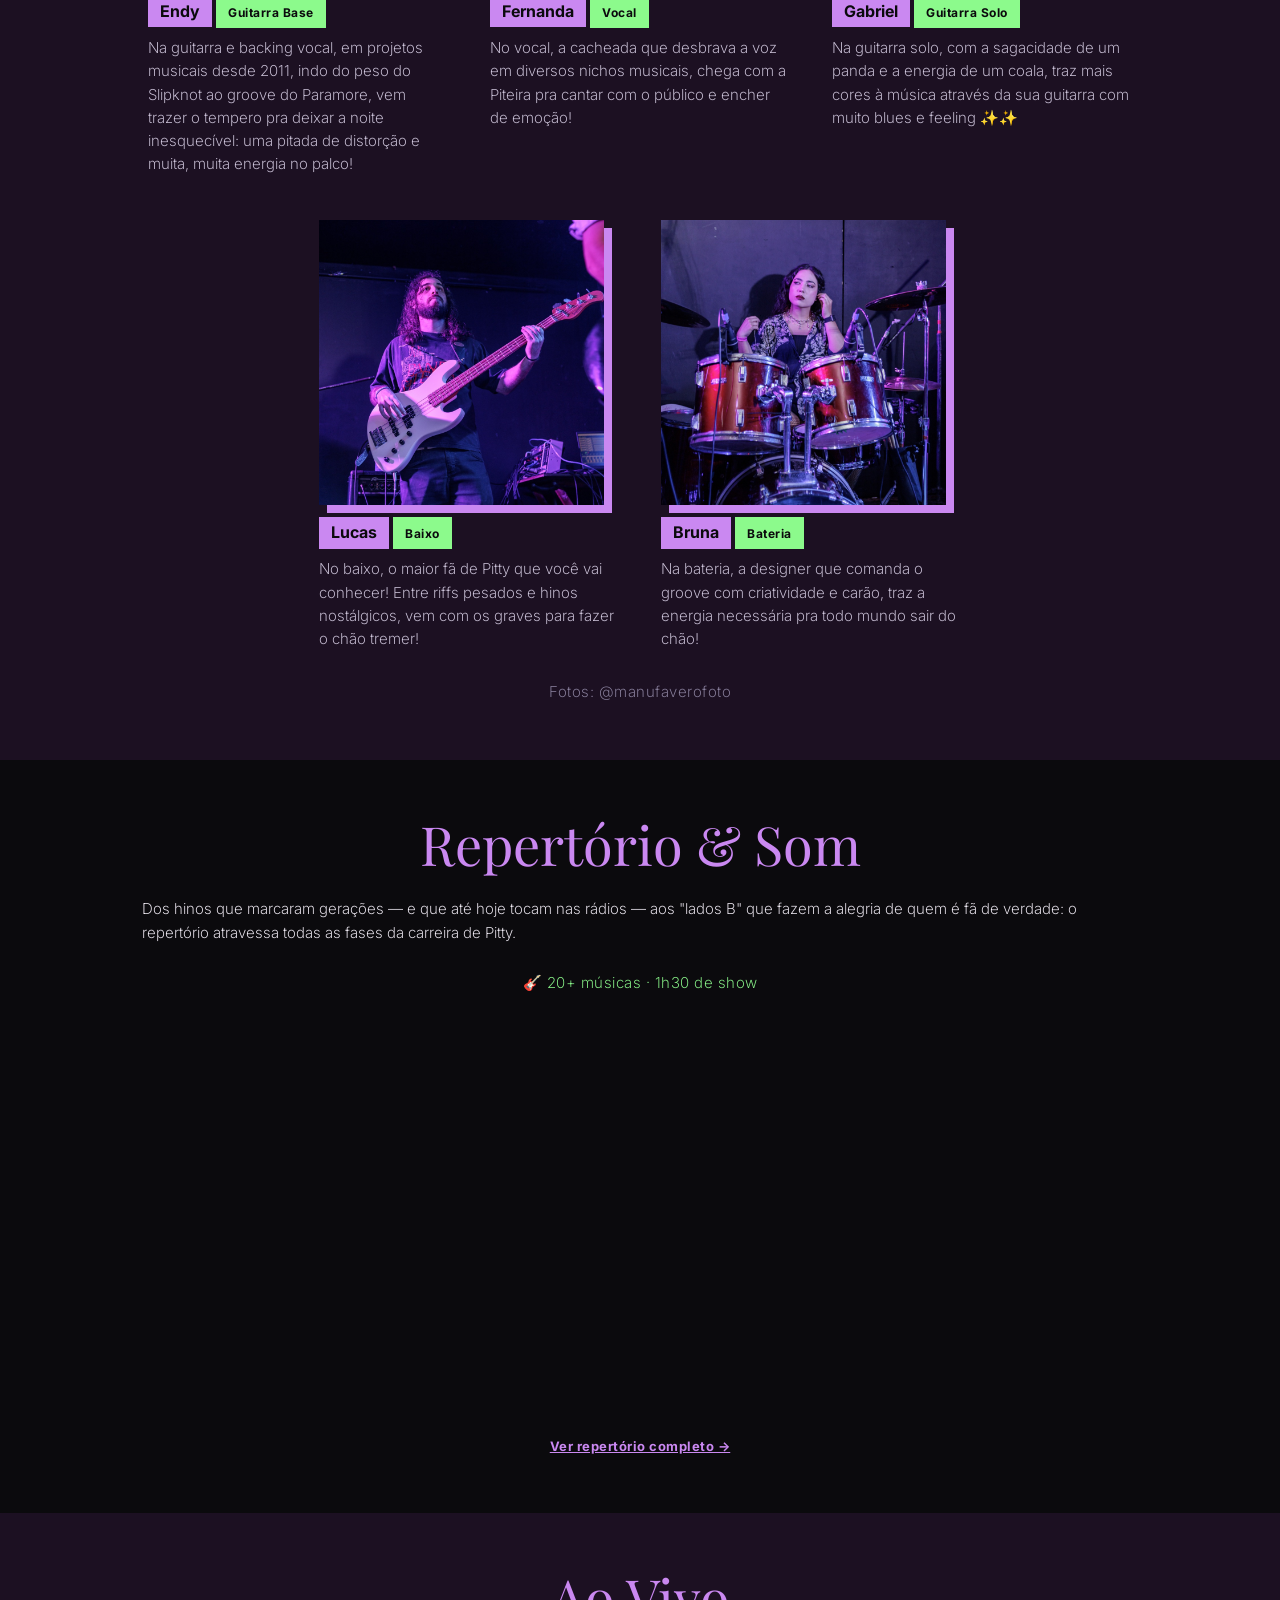
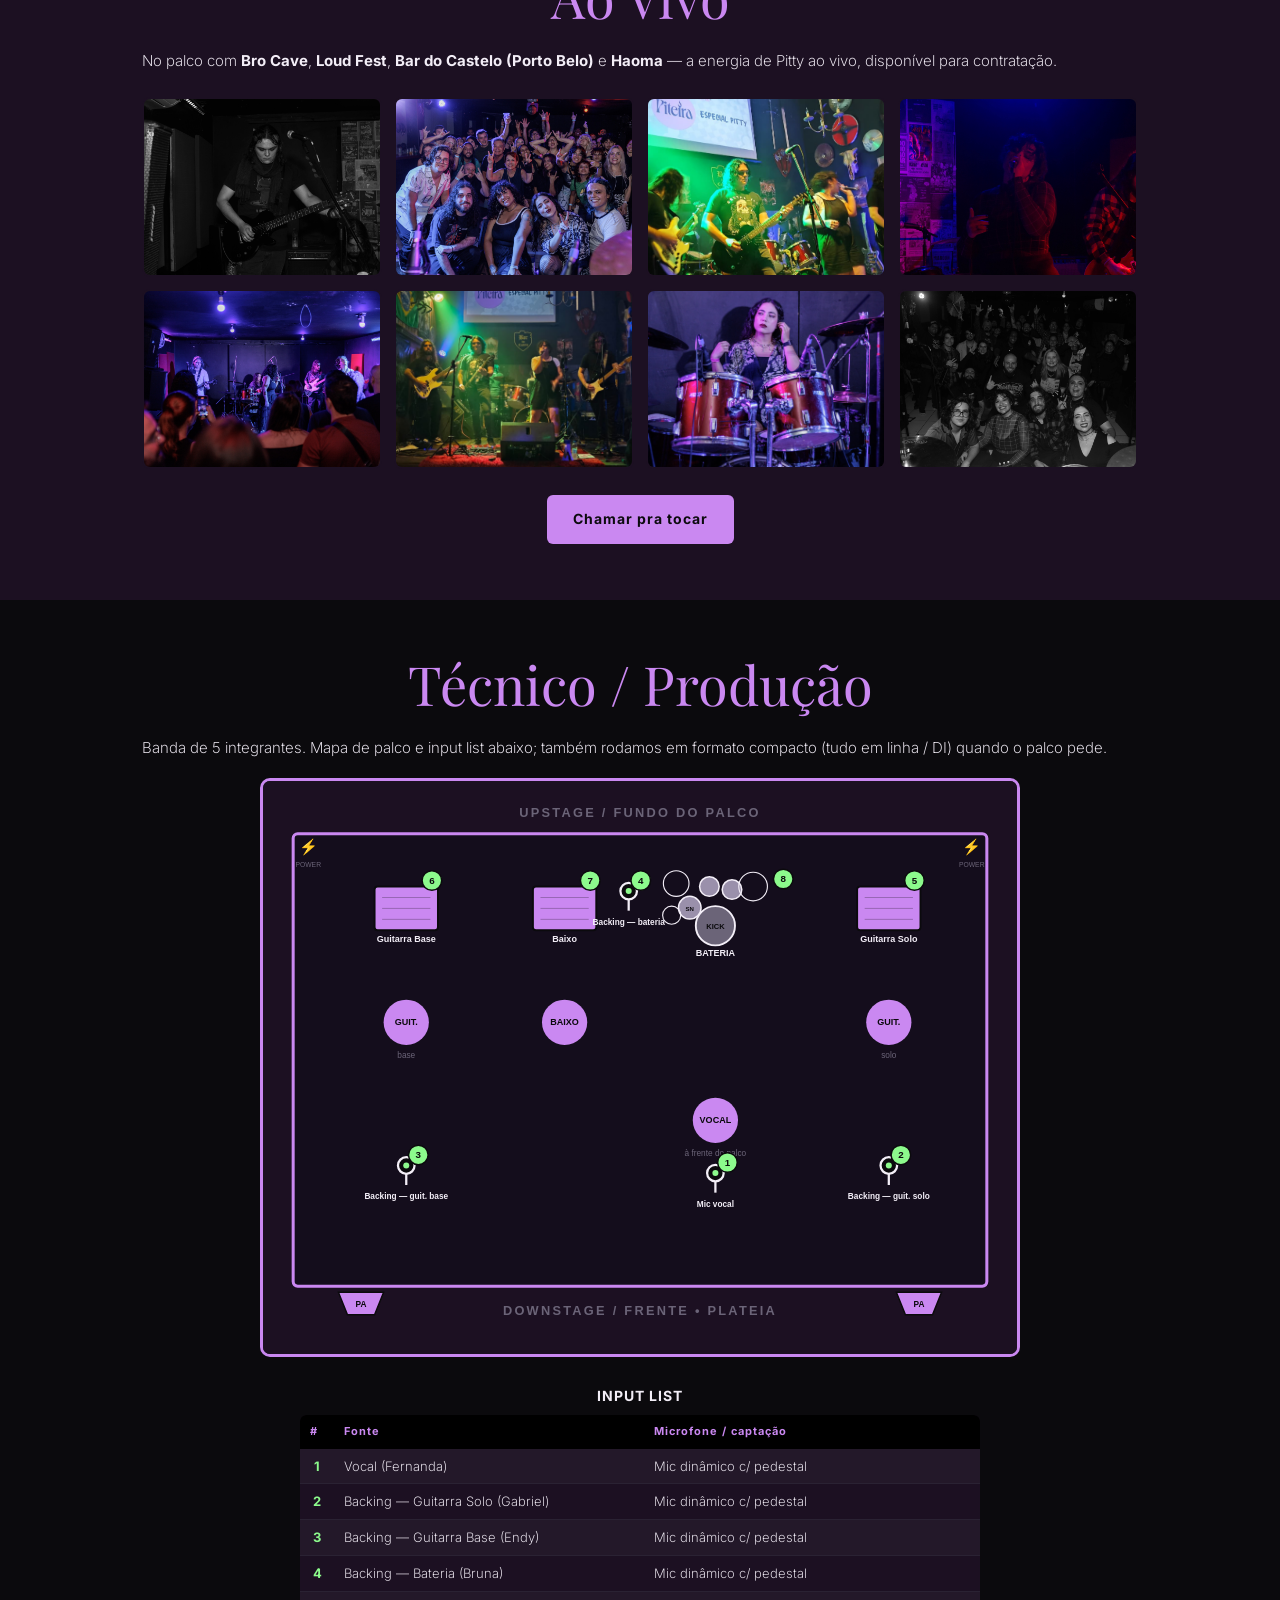
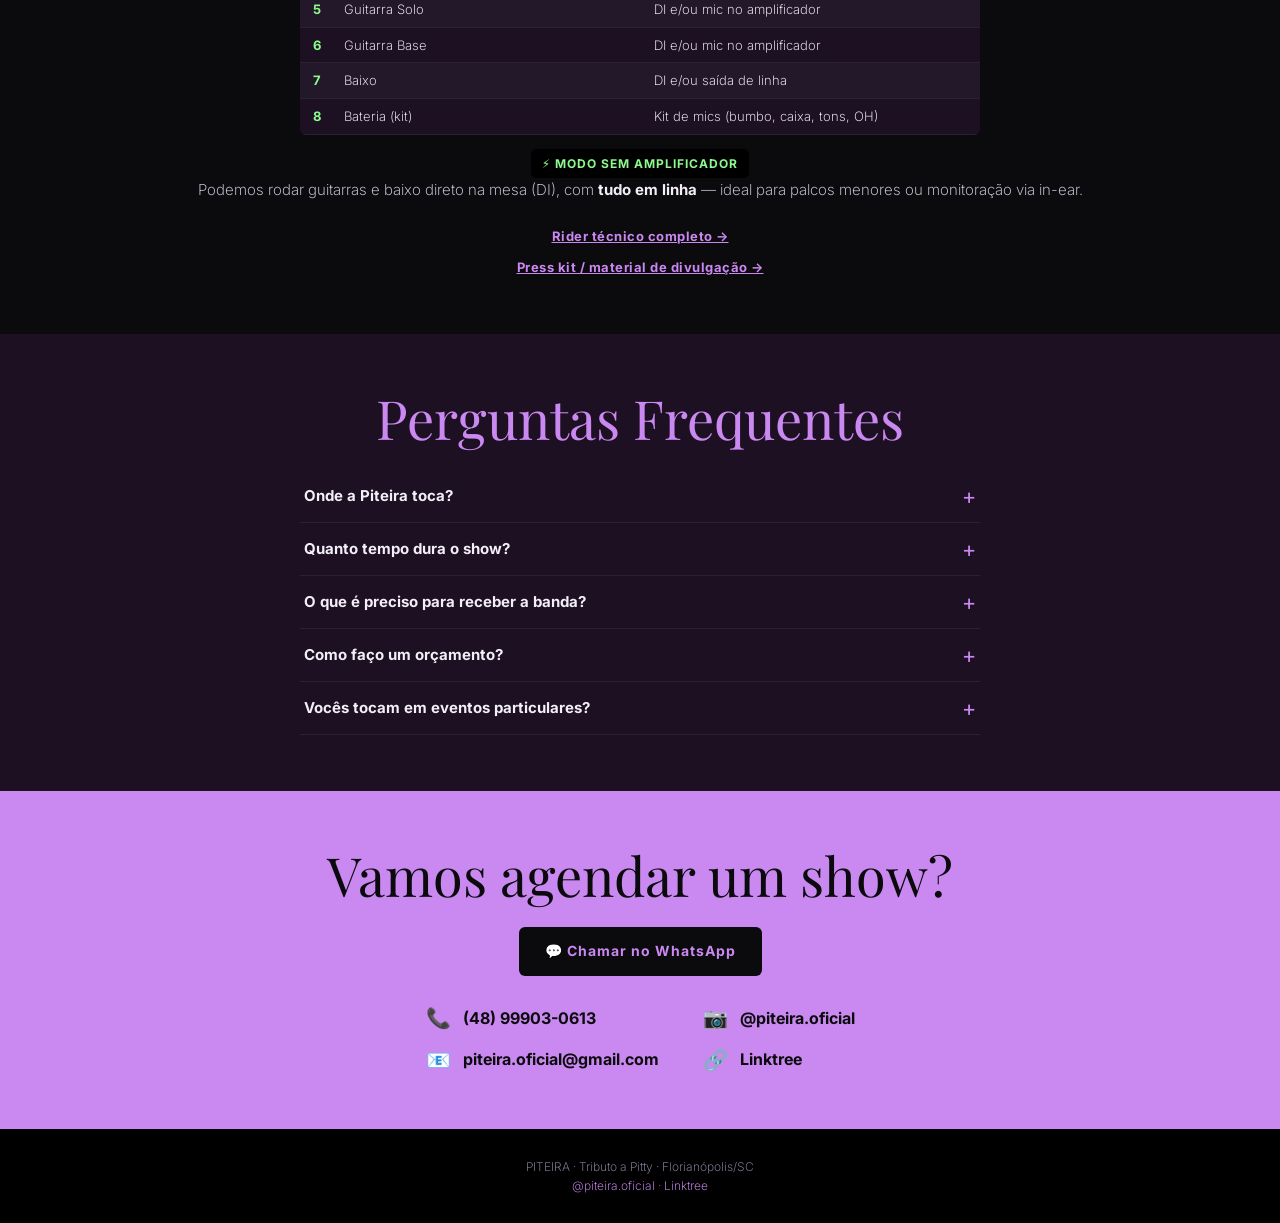
==== commit 9b90ce9c: "Hero: tagline Inter Light .2em menor; botões centrados entre tagline e letreiro; logo da nav branca " ====
--- a/index.html
+++ b/index.html
@@ -81,7 +81,7 @@
 </head>
 <body>
 <header class="nav" id="top">
-  <a href="#top" class="nav-brand"><img class="nav-logo" src="assets/img/logo-horizontal.png" alt="Piteira"></a>
+  <a href="#top" class="nav-brand" aria-label="Piteira"><span class="nav-logo" aria-hidden="true"></span></a>
   <button class="nav-toggle" aria-label="Abrir menu" aria-expanded="false">☰</button>
   <nav class="nav-links">
     <a href="#banda">A Banda</a>
@@ -100,10 +100,10 @@
     <div class="hero-overlay container">
       <h1 class="hero-title"><img class="hero-logo" src="assets/img/logo-vertical.png" alt="Piteira"></h1>
       <span class="hero-label">O seu tributo a Pitty em Floripa!</span>
-      <div class="hero-cta">
-        <a href="#contato" class="btn btn-solid">Agende um show</a>
-        <a href="#som" class="btn btn-ghost">Repertório</a>
-      </div>
+    </div>
+    <div class="hero-cta">
+      <a href="#contato" class="btn btn-solid">Agende um show</a>
+      <a href="#som" class="btn btn-ghost">Repertório</a>
     </div>
     <div class="ticker" aria-hidden="true">
       <div class="ticker-track">
@@ -300,5 +300,6 @@
 </div>
 
 <script src="main.js"></script>
+<!-- Cloudflare Web Analytics --><script defer src='https://static.cloudflareinsights.com/beacon.min.js' data-cf-beacon='{"token": "d24f9f512ce74a84840273cac8bf01c3"}'></script><!-- End Cloudflare Web Analytics -->
 </body>
 </html>
--- a/styles.css
+++ b/styles.css
@@ -24,7 +24,10 @@
 .nav{ position:sticky; top:0; z-index:50; display:flex; align-items:center; justify-content:space-between;
   background:rgba(11,10,13,.94); backdrop-filter:blur(6px); padding:18px 22px; }
 .nav-brand{ display:flex; align-items:center; text-decoration:none; }
-.nav-logo{ height:30px; width:auto; display:block; }
+.nav-logo{ height:30px; width:58px; display:block; background:var(--purple); transition:background-color .25s;
+  -webkit-mask:url("assets/img/logo-horizontal.png") no-repeat left center/contain;
+  mask:url("assets/img/logo-horizontal.png") no-repeat left center/contain; }
+.nav.on-hero .nav-logo{ background:var(--cream); }
 .nav-links{ display:flex; gap:18px; }
 .nav-links a{ color:var(--cream); text-decoration:none; font-size:13px; letter-spacing:1px; }
 .nav-links a:hover{ color:var(--green); }
@@ -36,9 +39,9 @@
 .ticker{ position:absolute; left:0; right:0; bottom:0; z-index:2; overflow:hidden; background:var(--green); }
 .ticker-track{ display:flex; width:max-content; animation:ticker-scroll 28s linear infinite; }
 .ticker-group{ display:flex; flex-shrink:0; }
-.ticker-item{ display:inline-block; padding:6px 0; color:var(--ink); font-size:11px; font-weight:700;
-  letter-spacing:2px; text-transform:uppercase; white-space:nowrap; }
-.ticker-item::after{ content:"✦"; margin:0 20px; font-size:10px; }
+.ticker-item{ display:inline-block; line-height:58px; color:var(--ink); font-size:17px; font-weight:700;
+  letter-spacing:2.5px; text-transform:uppercase; white-space:nowrap; }
+.ticker-item::after{ content:"✦"; margin:0 28px; font-size:15px; }
 @keyframes ticker-scroll{ to{ transform:translateX(-50%); } }
 @media (prefers-reduced-motion:reduce){ .ticker-track{ animation:none; } }
 
@@ -57,18 +60,19 @@
 }
 
 /* HERO */
-.hero{ position:relative; min-height:88vh; min-height:88dvh; display:flex; align-items:center; justify-content:center; overflow:hidden; background:#000; }
+.hero{ position:relative; min-height:88vh; min-height:88dvh; display:flex; flex-direction:column; align-items:center; overflow:hidden; background:#000; }
 .hero-bg{ position:absolute; inset:0; width:100%; height:100%; object-fit:cover;
   filter:grayscale(1) contrast(1.05); }
 .hero::before{ content:""; position:absolute; inset:0; z-index:1; background:var(--purple); mix-blend-mode:multiply; }
 .hero::after{ content:""; position:absolute; inset:0; z-index:1;
   background:linear-gradient(180deg,rgba(11,10,13,.25) 0%,rgba(11,10,13,.45) 55%,rgba(11,10,13,.92) 100%); }
-.hero-overlay{ position:relative; z-index:2; width:100%; text-align:center; padding:40px 22px; }
+.hero-overlay{ position:relative; z-index:2; width:100%; text-align:center; padding:40px 22px 0; margin-top:20vh; }
 .hero-title{ margin:0; }
 .hero-logo{ width:min(440px,84%); height:auto; margin:0 auto; display:block; }
-.hero-label{ display:inline-block; color:var(--green); font-family:'Playfair Display',Georgia,serif;
-  font-style:normal; font-weight:400; font-size:clamp(15px,3.2vw,22px); padding:8px 4px 0; margin:14px 0 0; }
-.hero-cta{ display:flex; gap:14px; margin-top:28px; flex-wrap:wrap; justify-content:center; }
+.hero-label{ display:inline-block; color:var(--green); font-family:'Inter',system-ui,sans-serif;
+  font-style:normal; font-weight:300; font-size:clamp(13px,2.8vw,19px); letter-spacing:.2em; padding:8px 4px 0; margin:14px 0 0; }
+.hero-cta{ position:relative; z-index:2; flex:1; display:flex; gap:14px; flex-wrap:wrap;
+  align-items:center; align-content:center; justify-content:center; padding-bottom:58px; }
 .btn{ font-weight:700; font-size:14px; letter-spacing:1px; padding:13px 26px; border-radius:6px;
   text-decoration:none; display:inline-block; }
 .btn-solid{ background:var(--purple); color:var(--ink); }
@@ -77,9 +81,9 @@
 .btn-ghost:hover{ background:var(--cream); color:var(--ink); }
 @media (max-width:767px){
   .hero{ min-height:72vh; min-height:72dvh; }
-  .hero-overlay{ padding:28px 16px; }
+  .hero-overlay{ padding:28px 16px 0; }
   .hero-logo{ width:min(320px,88%); }
-  .hero-cta{ gap:10px; margin-top:22px; }
+  .hero-cta{ gap:10px; }
   .hero-cta .btn{ padding:12px 22px; font-size:13px; }
 }
 
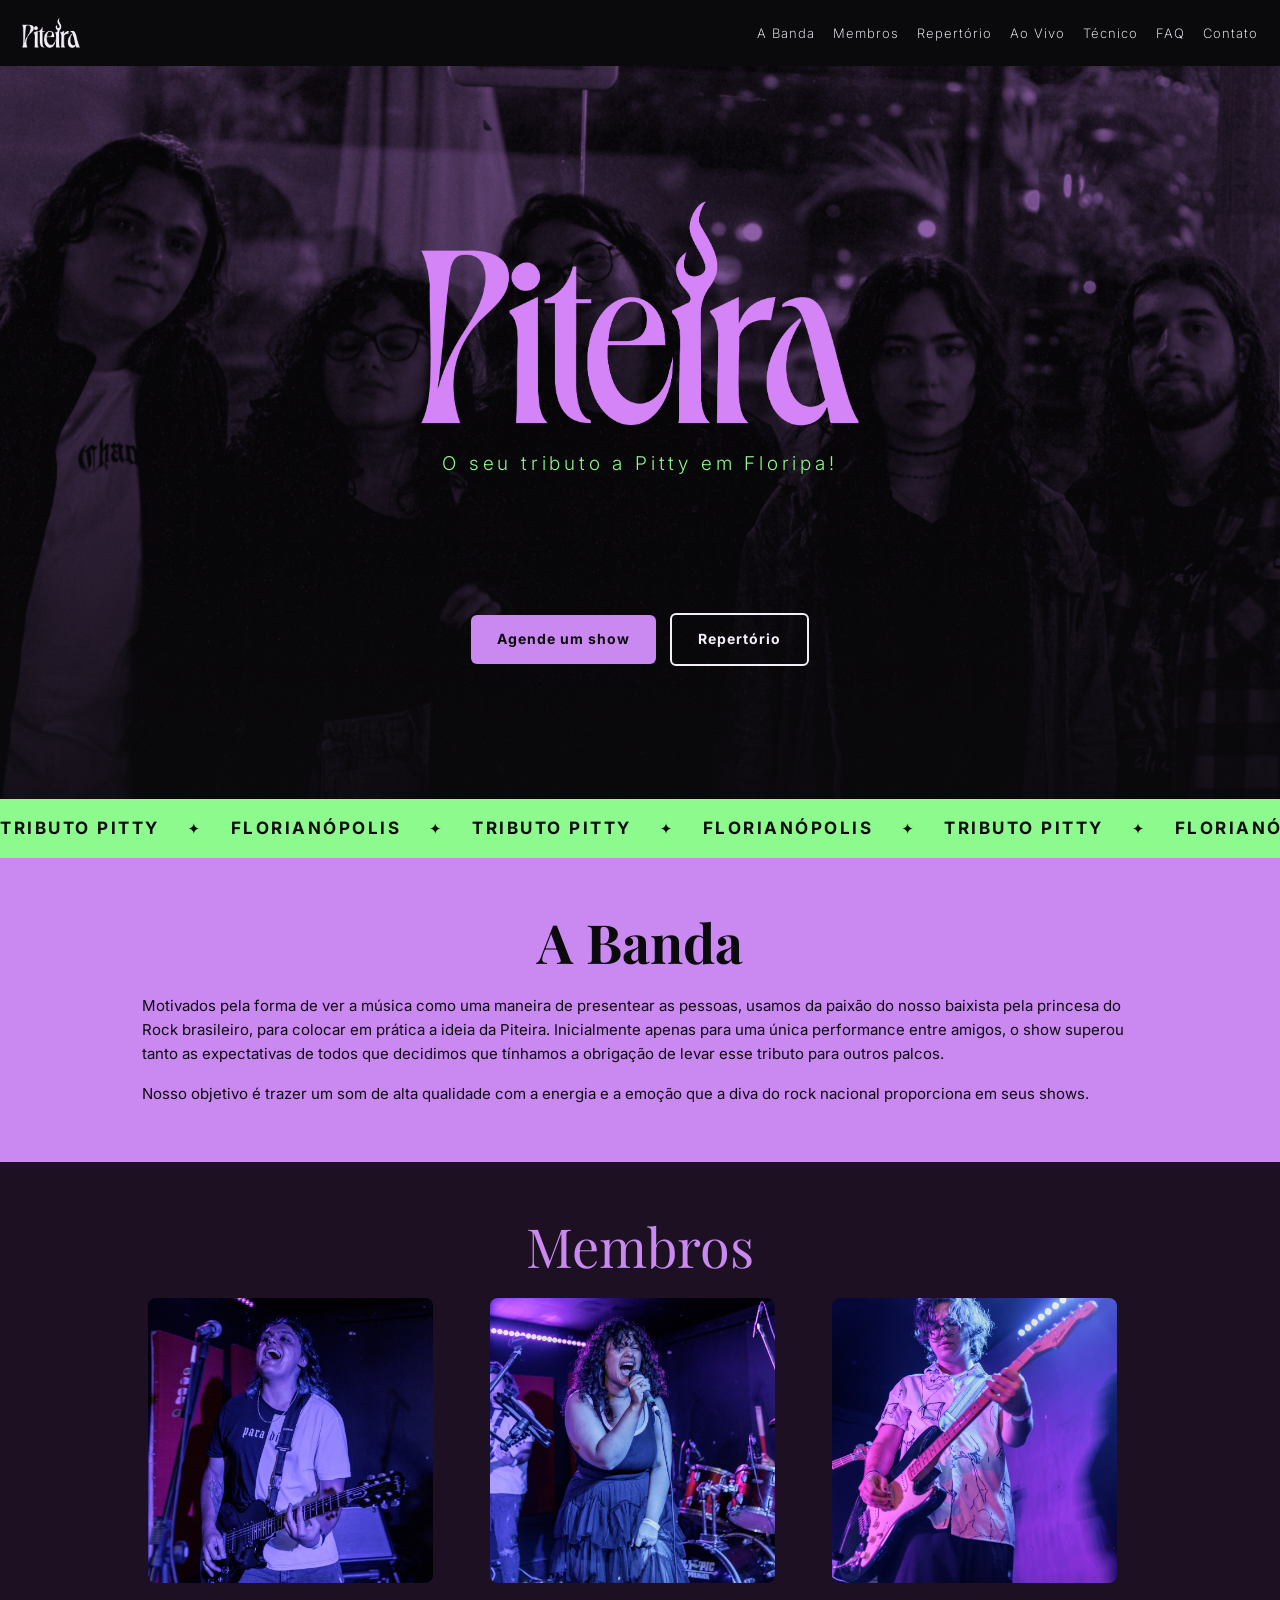
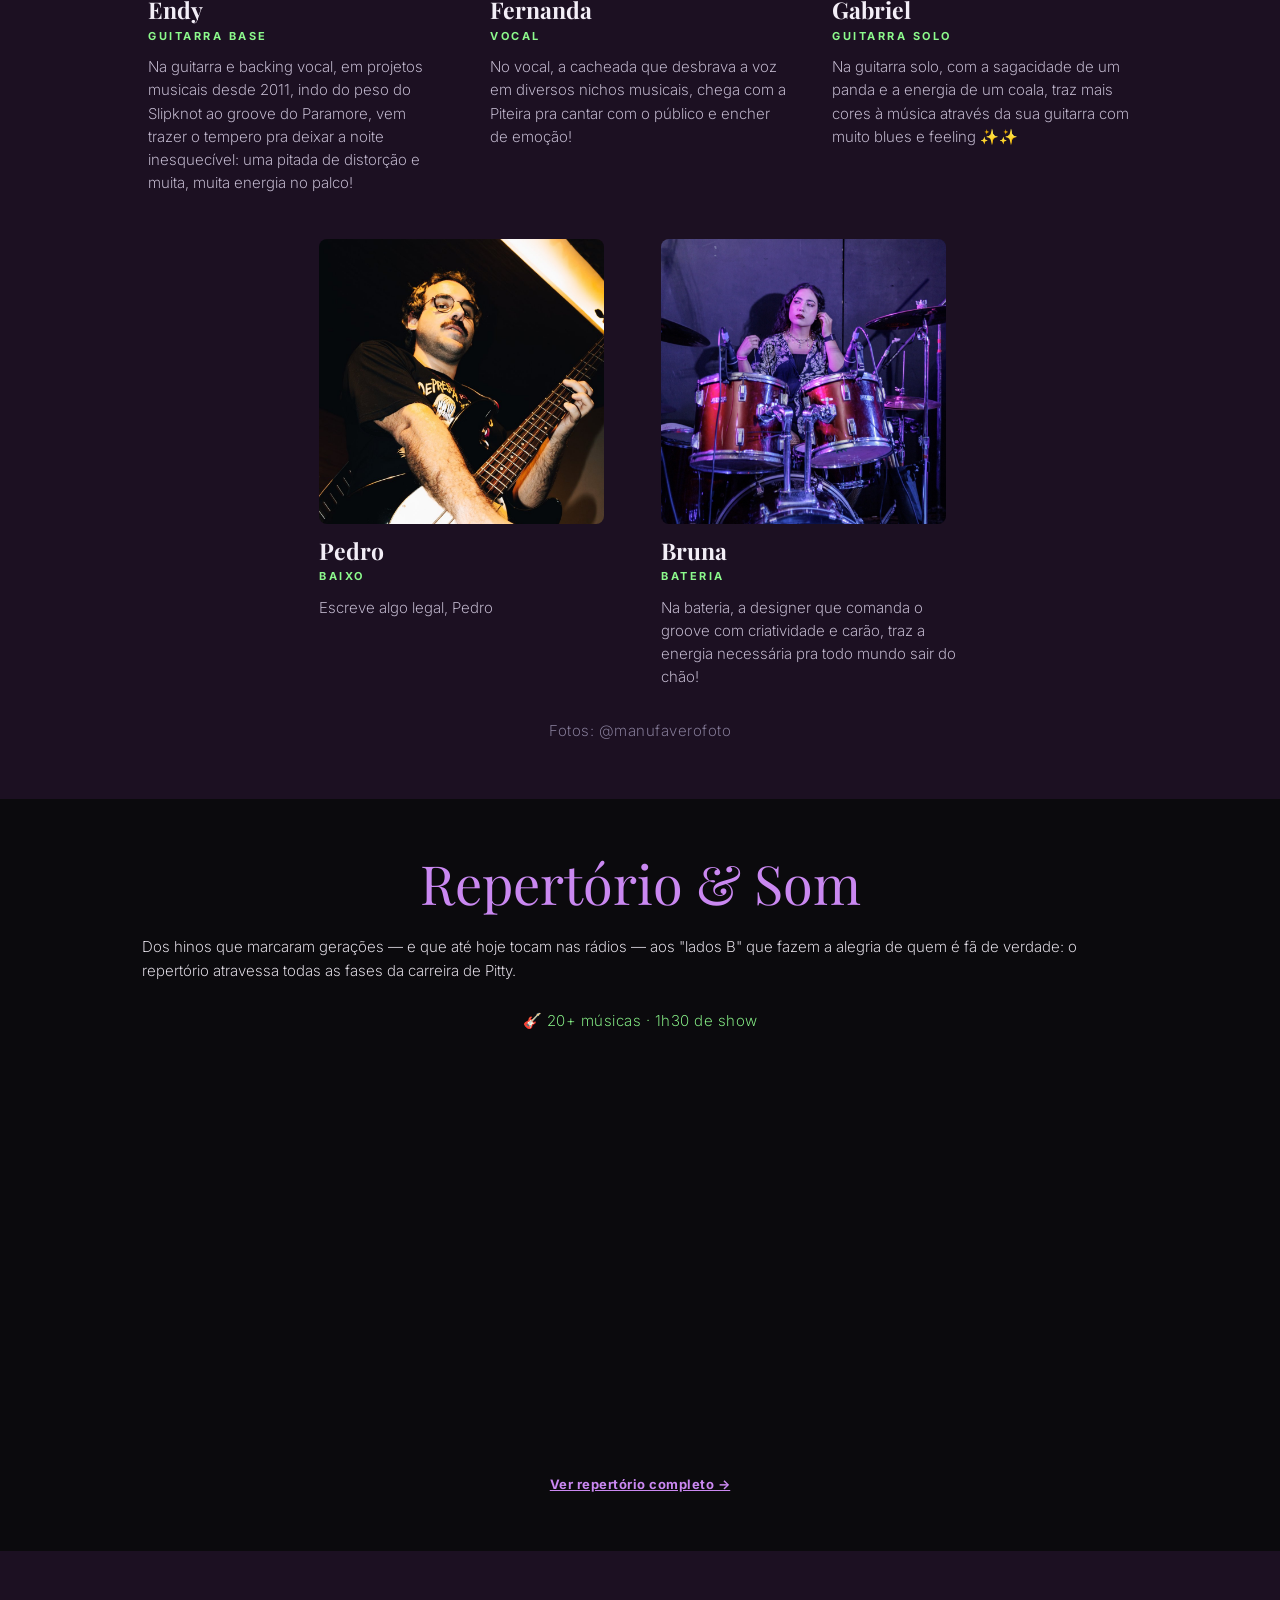
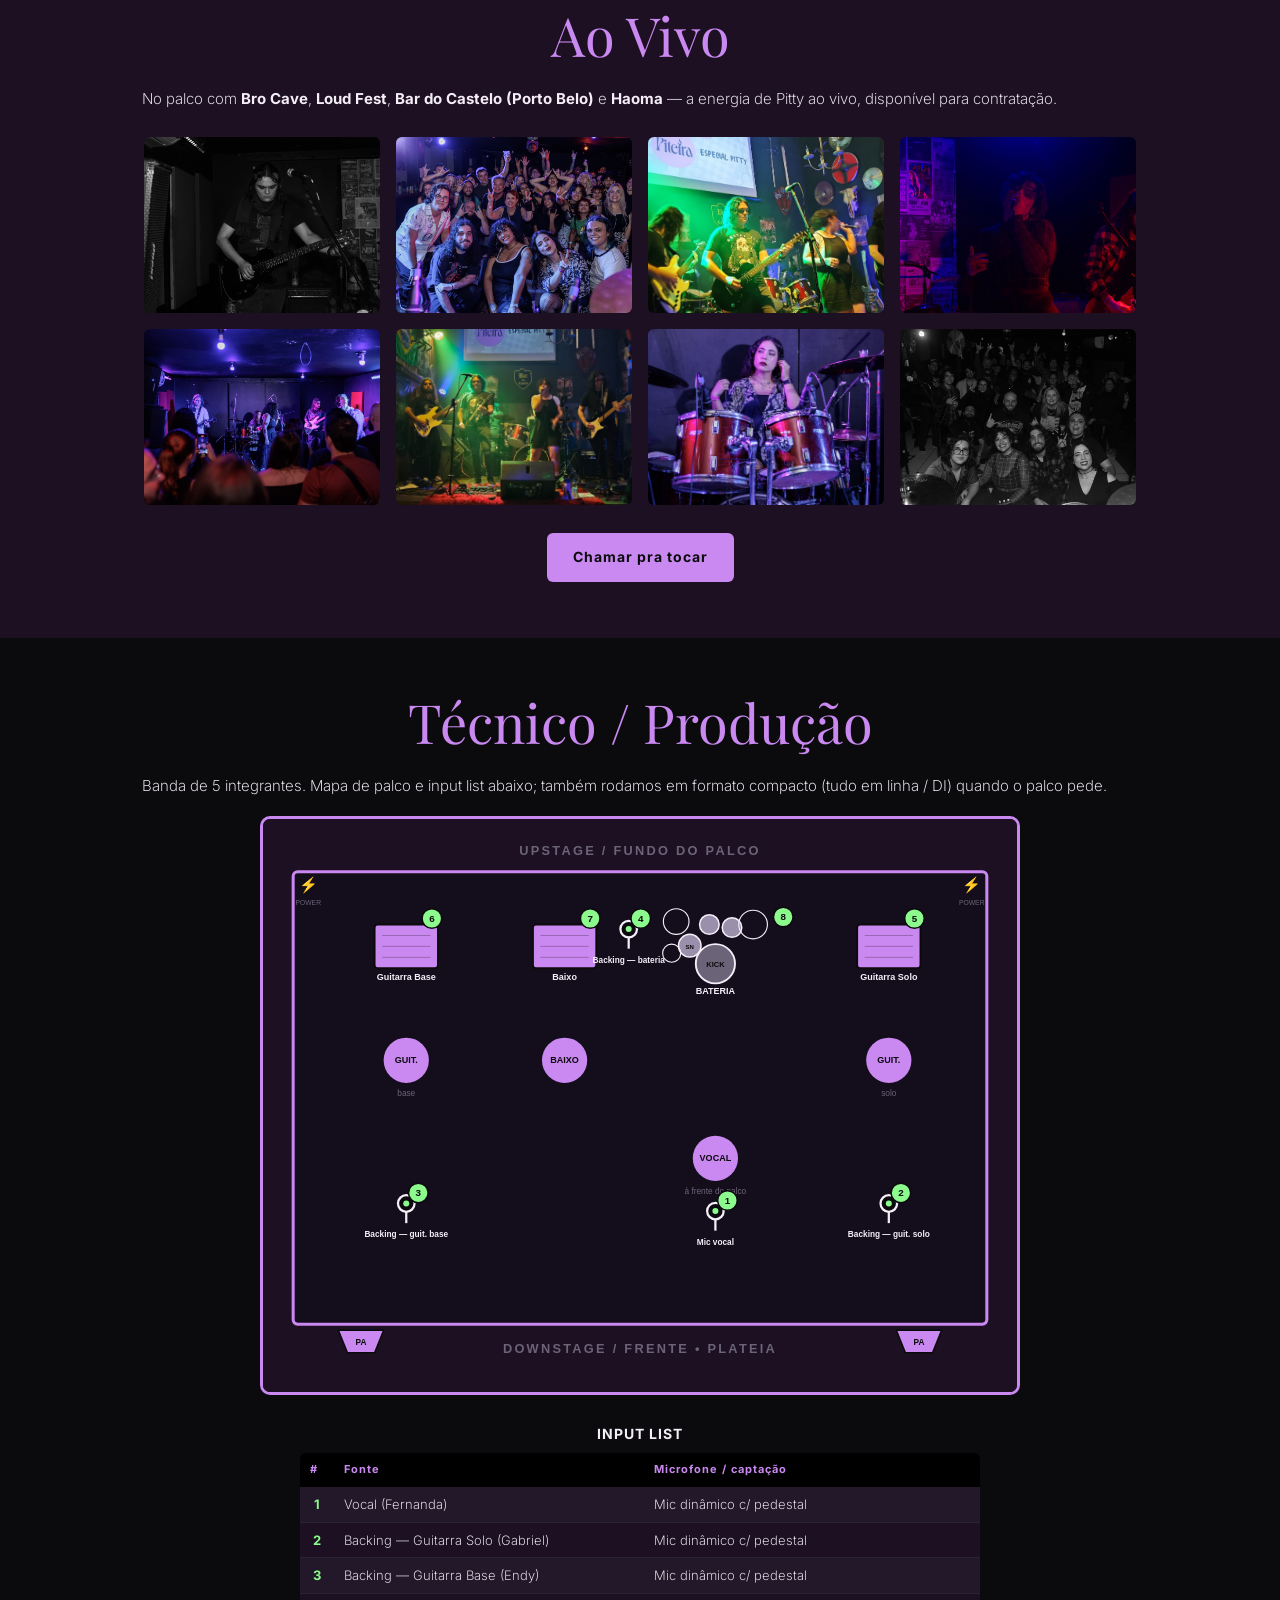
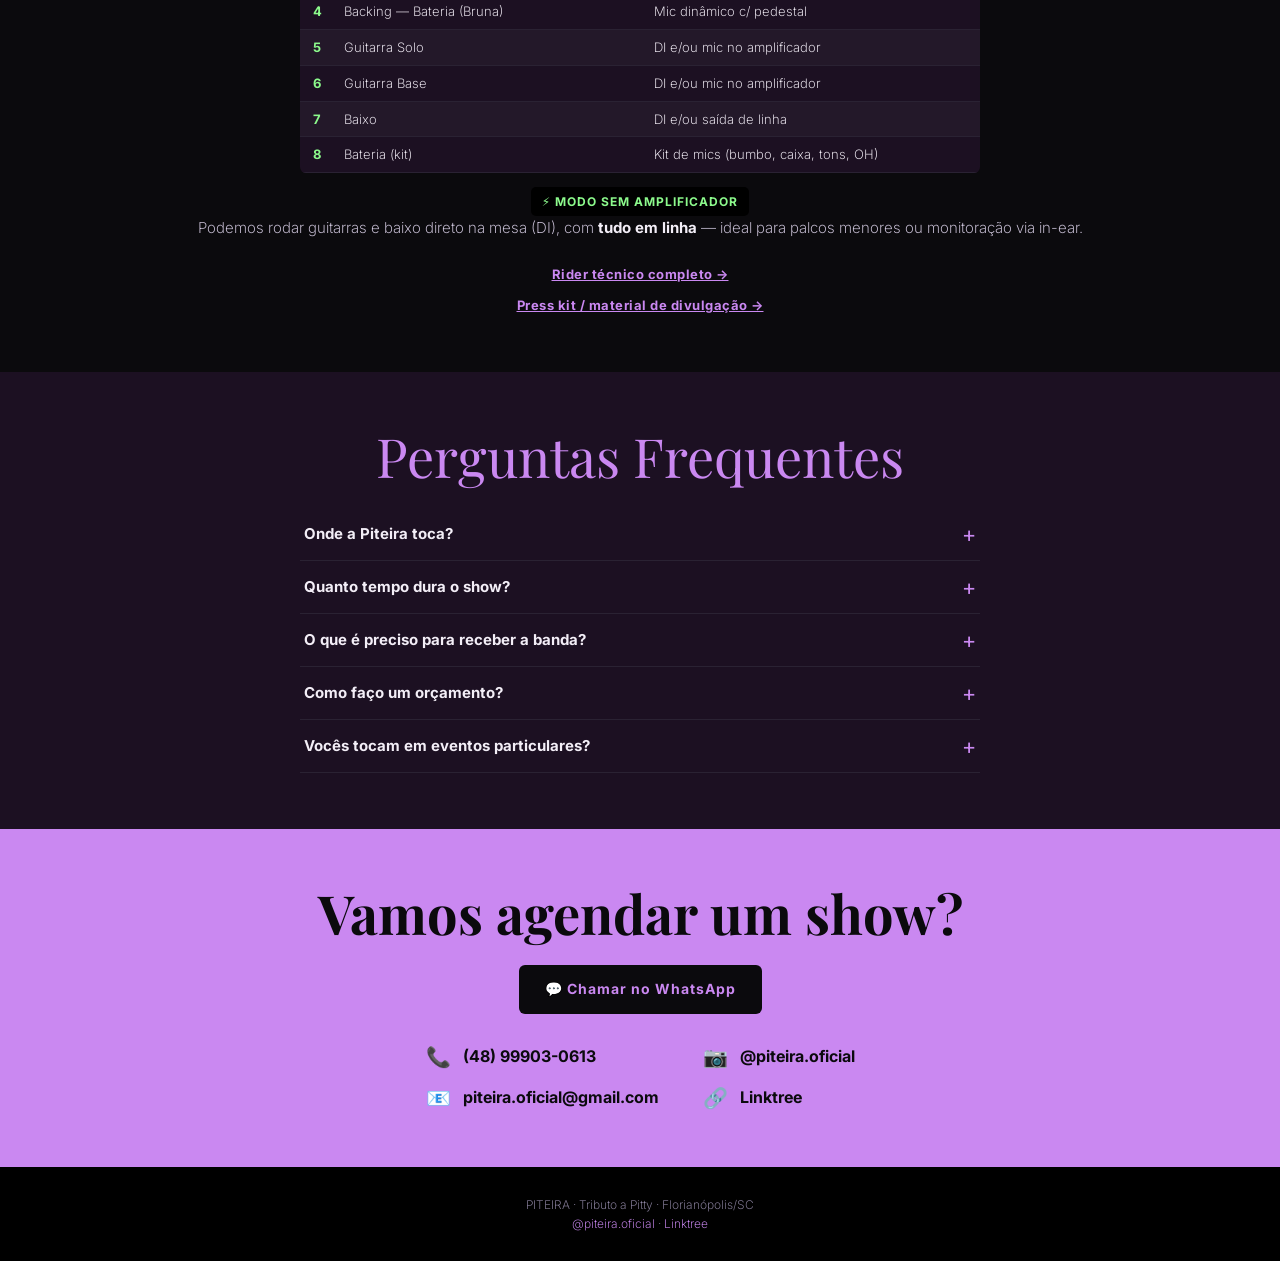
==== commit 62387be6: "Membros: troca de baixista — Lucas sai, entra Pedro (nome, foto e bio provisória) Foto sem link de I" ====
--- a/index.html
+++ b/index.html
@@ -170,10 +170,10 @@
           <p class="m-bio">Na guitarra solo, com a sagacidade de um panda e a energia de um coala, traz mais cores à música através da sua guitarra com muito blues e feeling ✨✨</p>
         </article>
         <article class="member">
-          <a class="m-photo-link" href="https://instagram.com/lucast_perez" target="_blank" rel="noopener" aria-label="Instagram de Lucas"><img src="assets/img/lucas.jpg" alt="Lucas"></a>
-          <h3 class="m-name">Lucas</h3>
+          <div class="m-photo-link"><img src="assets/img/pedro.jpg" alt="Pedro"></div>
+          <h3 class="m-name">Pedro</h3>
           <span class="m-role">Baixo</span>
-          <p class="m-bio">No baixo, o maior fã de Pitty que você vai conhecer! Entre riffs pesados e hinos nostálgicos, vem com os graves para fazer o chão tremer!</p>
+          <p class="m-bio">Escreve algo legal, Pedro</p>
         </article>
         <article class="member">
           <a class="m-photo-link" href="https://instagram.com/brunabaltazars" target="_blank" rel="noopener" aria-label="Instagram de Bruna"><img src="assets/img/bruna.jpg" alt="Bruna"></a>
--- a/styles.css
+++ b/styles.css
@@ -18,7 +18,10 @@
 
 .kicker{ font-family:'Playfair Display',Georgia,serif; font-weight:400; color:var(--purple);
   font-size:clamp(34px,7vw,54px); text-align:center; margin-bottom:24px; line-height:1.04; }
-.band-purple .kicker{ color:var(--ink); }
+.band-purple .kicker{ color:var(--ink); font-weight:700; }
+
+/* A BANDA */
+#banda .lead{ font-weight:400; }
 
 /* NAV */
 .nav{ position:sticky; top:0; z-index:50; display:flex; align-items:center; justify-content:space-between;
@@ -60,19 +63,19 @@
 }
 
 /* HERO */
-.hero{ position:relative; min-height:88vh; min-height:88dvh; display:flex; flex-direction:column; align-items:center; overflow:hidden; background:#000; }
+.hero{ position:relative; min-height:88vh; min-height:88dvh; display:flex; flex-direction:column; align-items:center; overflow:hidden; background:#000; padding-bottom:58px; }
 .hero-bg{ position:absolute; inset:0; width:100%; height:100%; object-fit:cover;
   filter:grayscale(1) contrast(1.05); }
 .hero::before{ content:""; position:absolute; inset:0; z-index:1; background:var(--purple); mix-blend-mode:multiply; }
 .hero::after{ content:""; position:absolute; inset:0; z-index:1;
   background:linear-gradient(180deg,rgba(11,10,13,.25) 0%,rgba(11,10,13,.45) 55%,rgba(11,10,13,.92) 100%); }
-.hero-overlay{ position:relative; z-index:2; width:100%; text-align:center; padding:40px 22px 0; margin-top:20vh; }
+.hero-overlay{ position:relative; z-index:2; width:100%; text-align:center; padding:0 22px; margin-top:auto; }
 .hero-title{ margin:0; }
 .hero-logo{ width:min(440px,84%); height:auto; margin:0 auto; display:block; }
 .hero-label{ display:inline-block; color:var(--green); font-family:'Inter',system-ui,sans-serif;
   font-style:normal; font-weight:300; font-size:clamp(13px,2.8vw,19px); letter-spacing:.2em; padding:8px 4px 0; margin:14px 0 0; }
-.hero-cta{ position:relative; z-index:2; flex:1; display:flex; gap:14px; flex-wrap:wrap;
-  align-items:center; align-content:center; justify-content:center; padding-bottom:58px; }
+.hero-cta{ position:relative; z-index:2; display:flex; gap:14px; flex-wrap:wrap;
+  align-items:center; align-content:center; justify-content:center; margin:auto 0; }
 .btn{ font-weight:700; font-size:14px; letter-spacing:1px; padding:13px 26px; border-radius:6px;
   text-decoration:none; display:inline-block; }
 .btn-solid{ background:var(--purple); color:var(--ink); }
@@ -81,7 +84,7 @@
 .btn-ghost:hover{ background:var(--cream); color:var(--ink); }
 @media (max-width:767px){
   .hero{ min-height:72vh; min-height:72dvh; }
-  .hero-overlay{ padding:28px 16px 0; }
+  .hero-overlay{ padding:0 16px; }
   .hero-logo{ width:min(320px,88%); }
   .hero-cta{ gap:10px; }
   .hero-cta .btn{ padding:12px 22px; font-size:13px; }
@@ -99,14 +102,17 @@
   /* mobile one-by-one order: Vocal (Fernanda) first */
   .member:nth-child(2){ order:-1; } }
 .m-photo-link{ display:block; width:95%; cursor:pointer; }
+div.m-photo-link{ cursor:default; } /* membro sem Instagram linkado */
 .member img{ width:100%; max-width:none; margin:0 auto; aspect-ratio:1/1; object-fit:cover;
-  box-shadow:8px 8px 0 var(--purple); transition:transform .18s, box-shadow .18s; }
-.m-photo-link:hover img{ transform:translate(-3px,-3px); box-shadow:11px 11px 0 var(--purple); }
+  border-radius:8px; transition:transform .18s; }
+.m-photo-link:hover img{ transform:scale(1.02); }
 .m-photo-soon{ width:95%; max-width:none; margin:0 auto; aspect-ratio:3/4; border:3px solid var(--cream); box-shadow:4px 4px 0 rgba(0,0,0,.4);
   background:var(--plum); color:var(--purple); display:flex; align-items:center; justify-content:center;
   text-align:center; font-family:'Playfair Display',Georgia,serif; font-size:clamp(18px,2.4vw,24px); line-height:1.05; }
-.m-name{ display:inline-flex; align-items:center; min-height:32px; background:var(--purple); color:var(--ink); font-size:16px; padding:0 12px; margin-top:12px; }
-.m-role{ display:inline-flex; align-items:center; min-height:32px; background:var(--green); color:var(--ink); font-size:12px; font-weight:700; padding:0 12px; margin:6px 0 8px; letter-spacing:.5px; }
+.m-name{ display:block; font-family:'Playfair Display',Georgia,serif; font-weight:700; font-size:23px;
+  color:var(--cream); line-height:1.1; margin-top:14px; }
+.m-role{ display:block; font-size:11px; font-weight:700; letter-spacing:2.5px; text-transform:uppercase;
+  color:var(--green); margin:5px 0 10px; }
 .m-bio{ font-family:'Inter',sans-serif; font-size:13px; line-height:1.55; color:#cfc6dc; }
 .m-credit{ text-align:center; margin-top:30px; font-size:12px; color:#8c83a0; letter-spacing:.5px; }
 
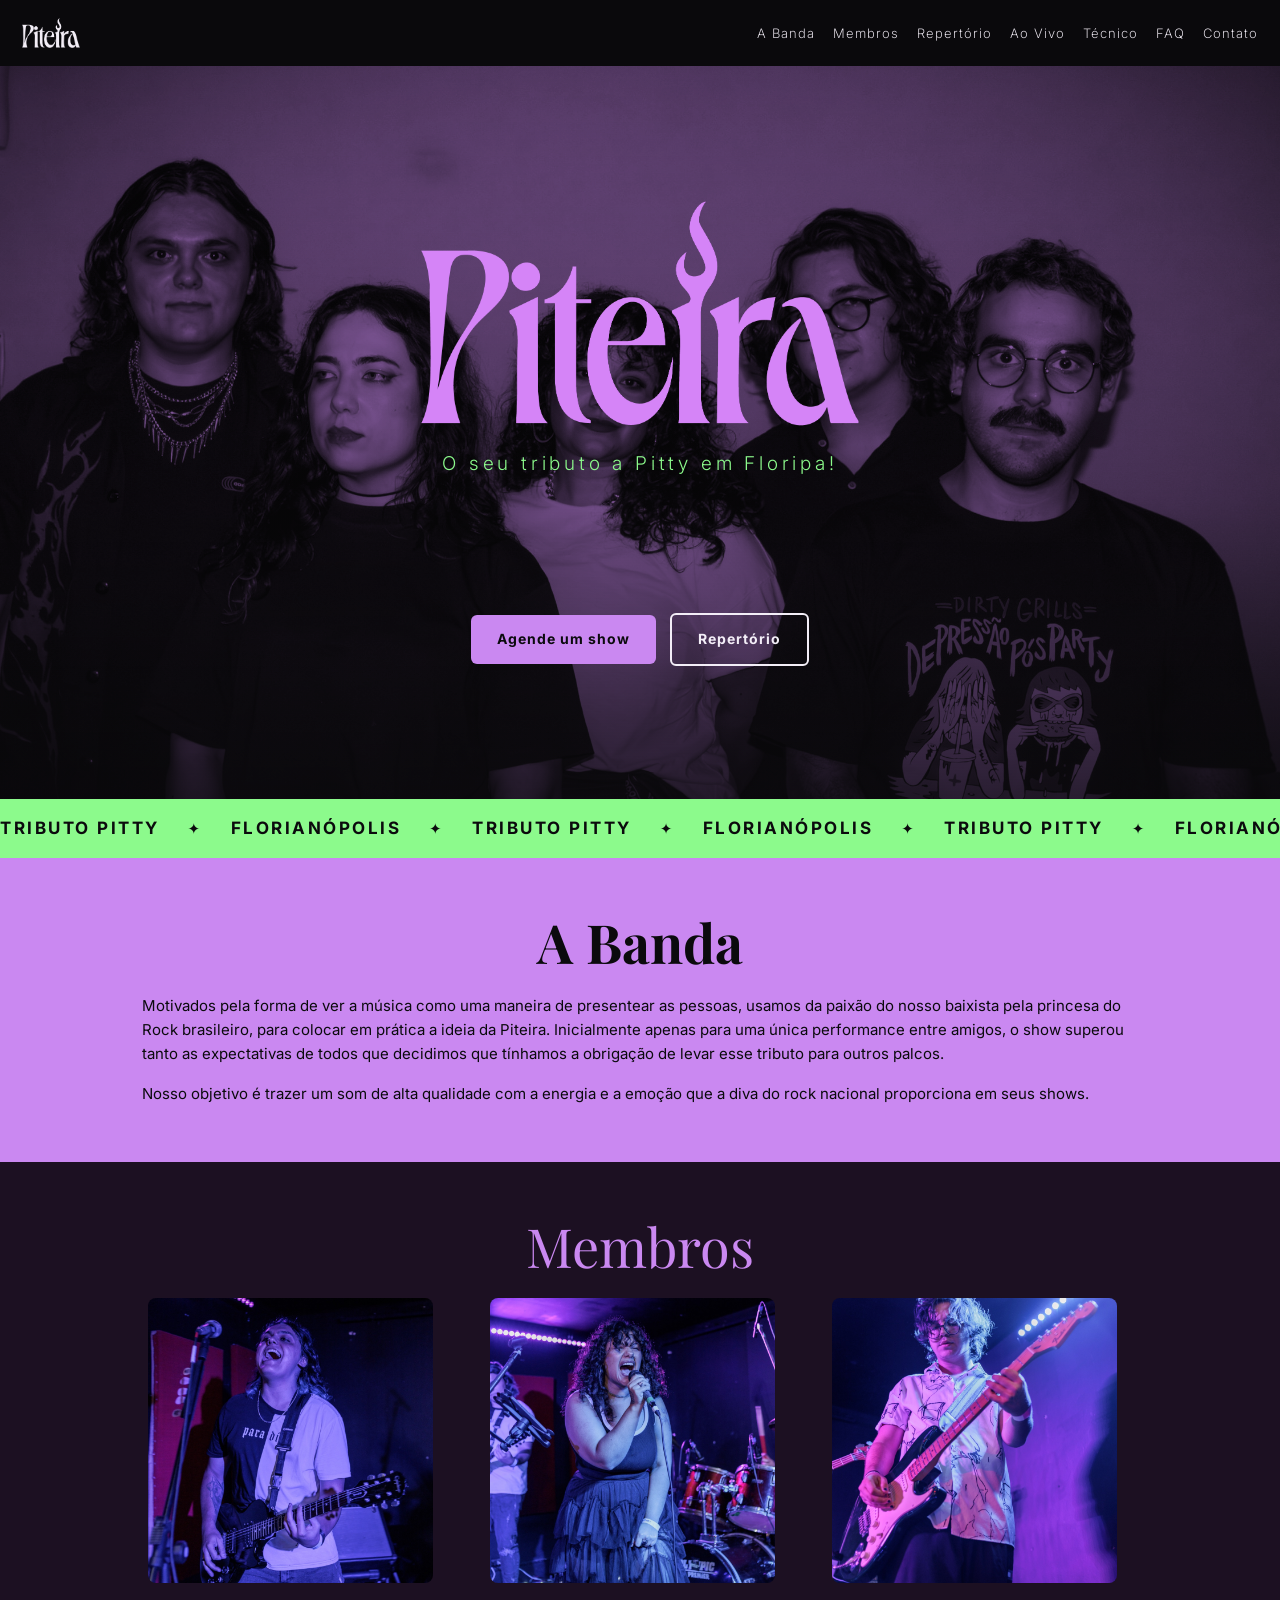
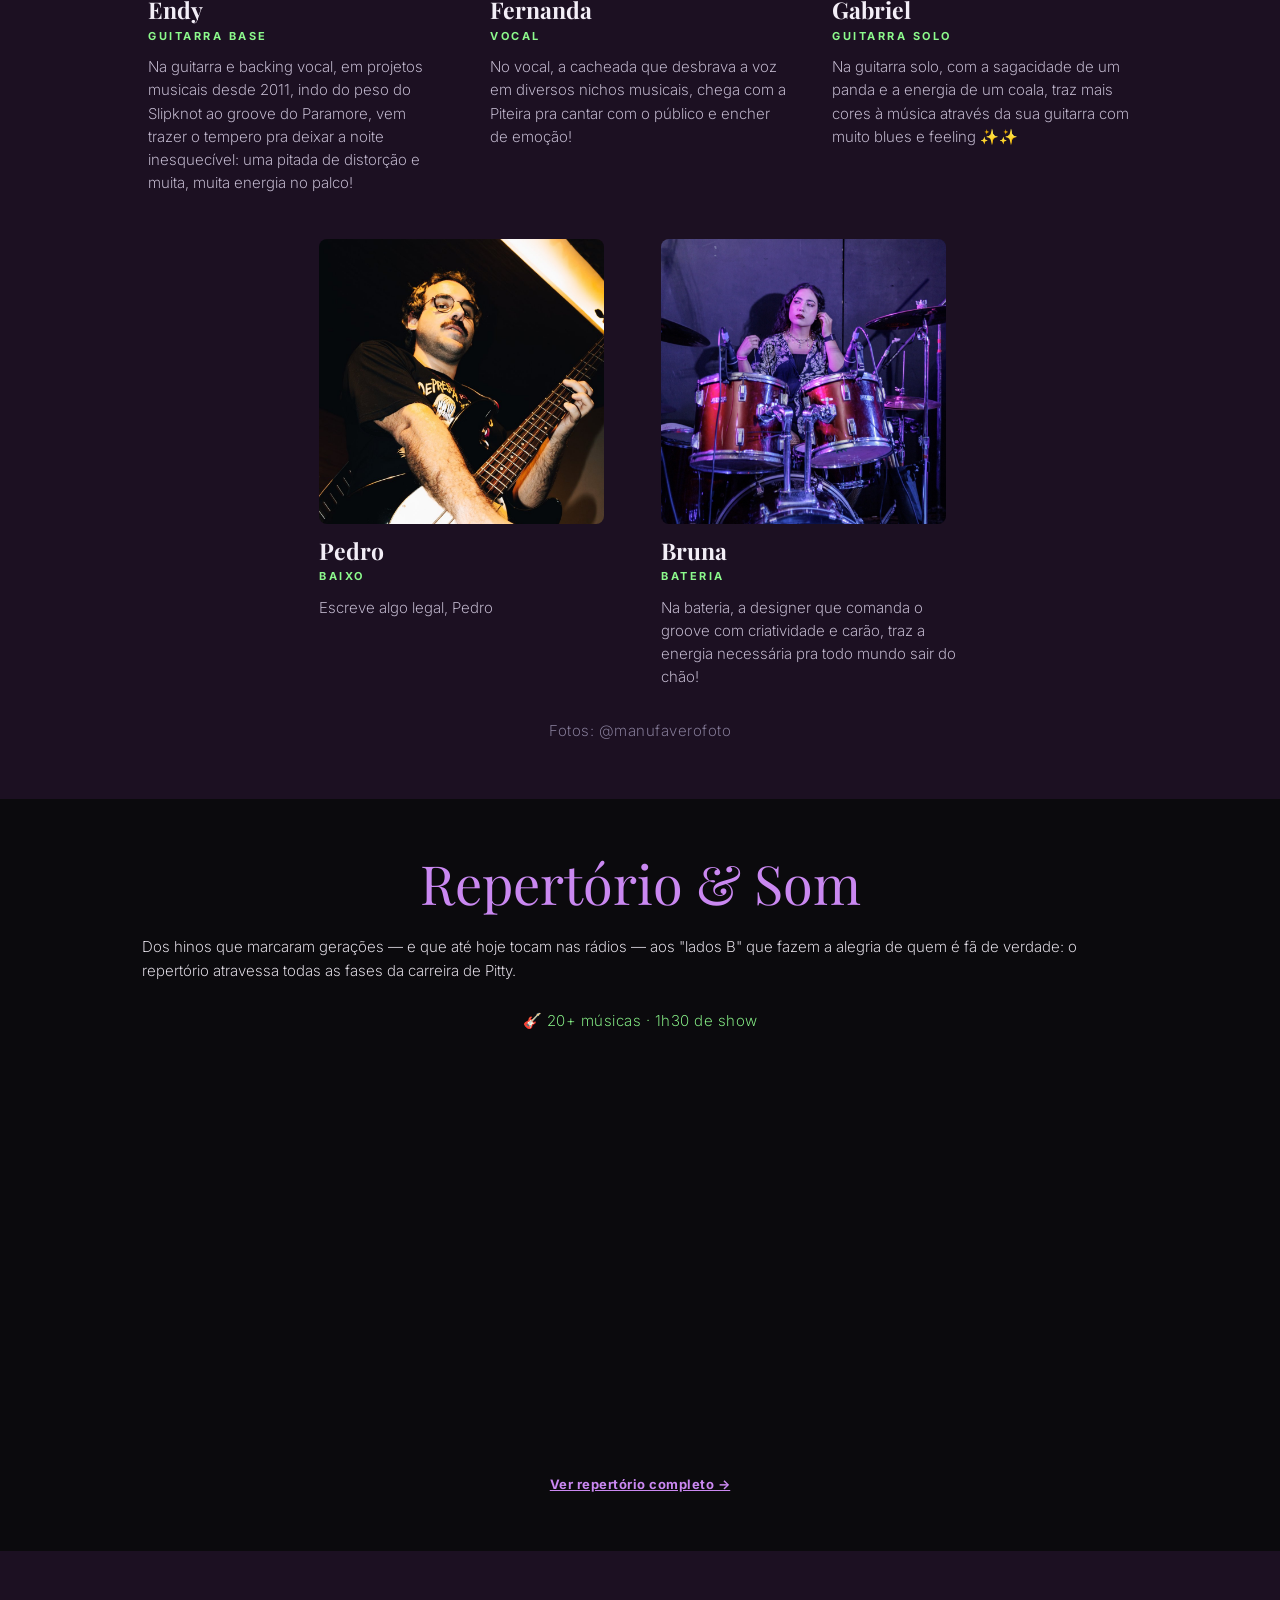
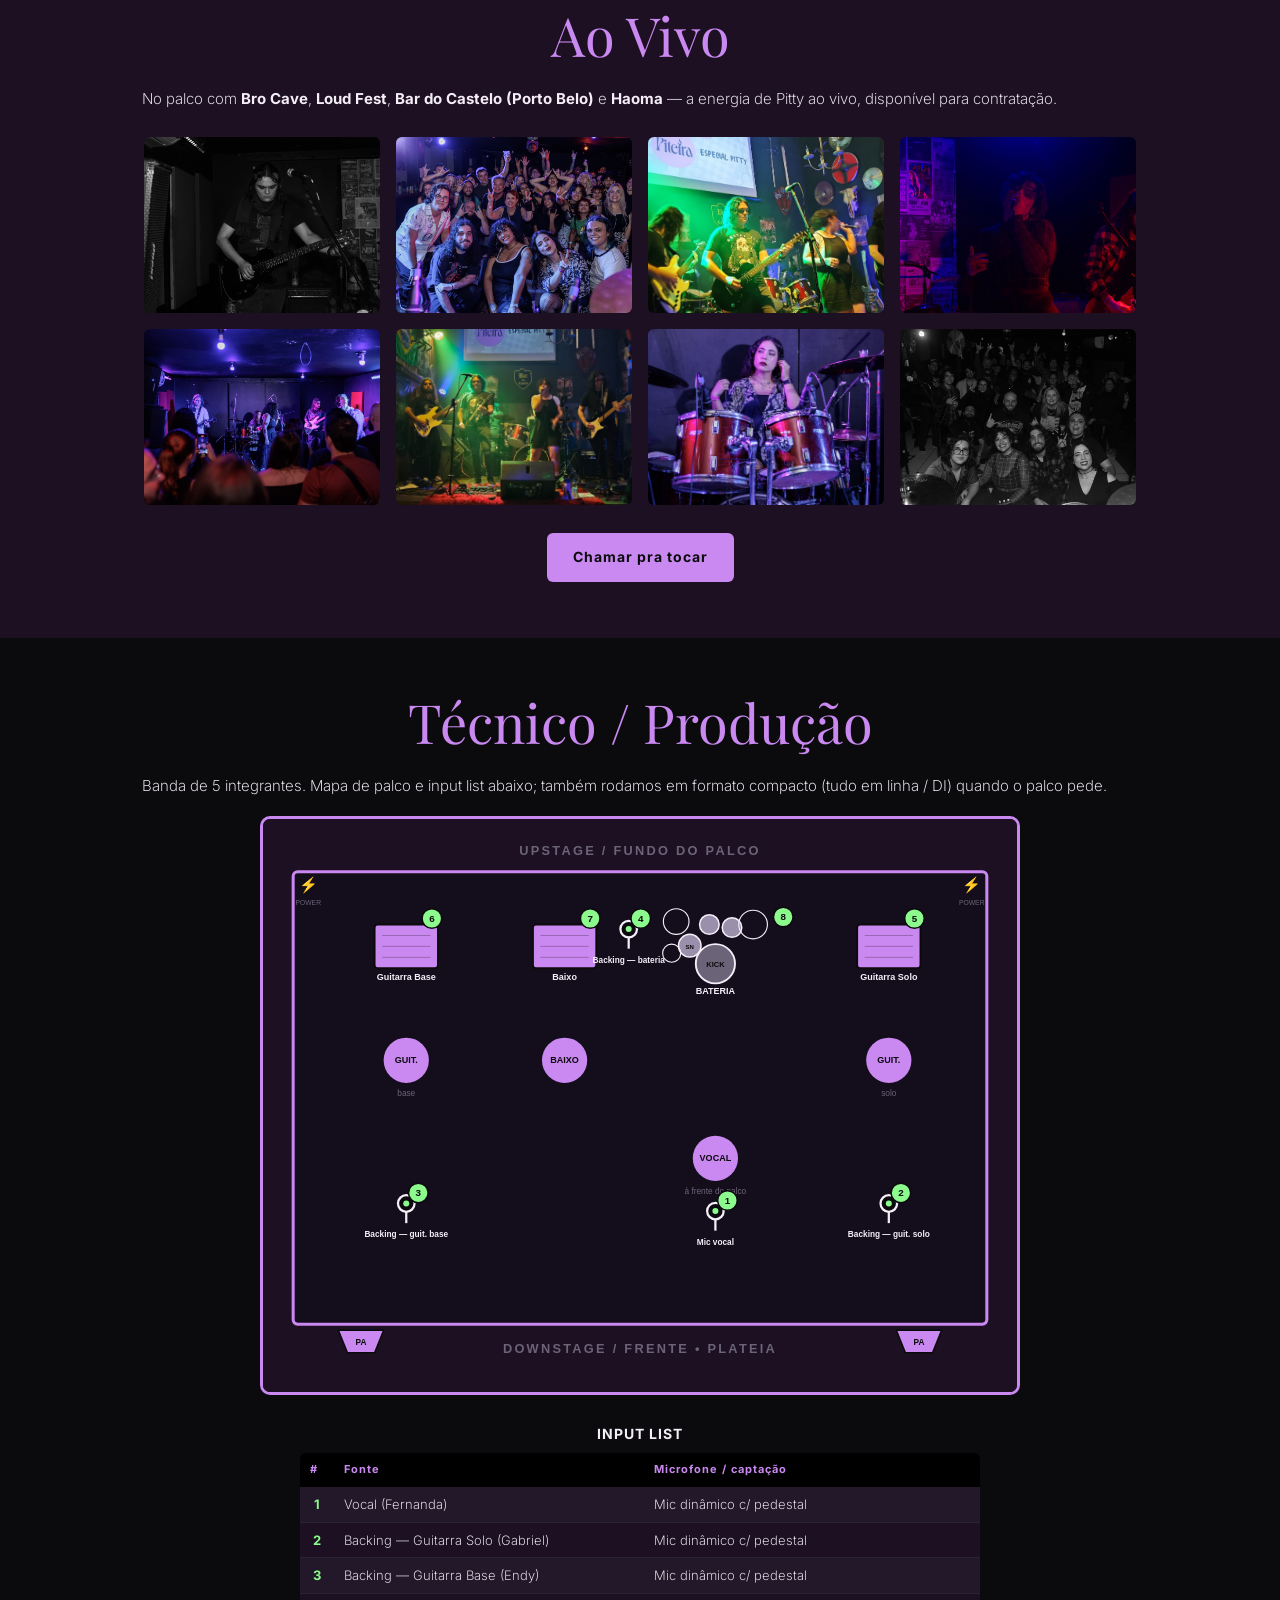
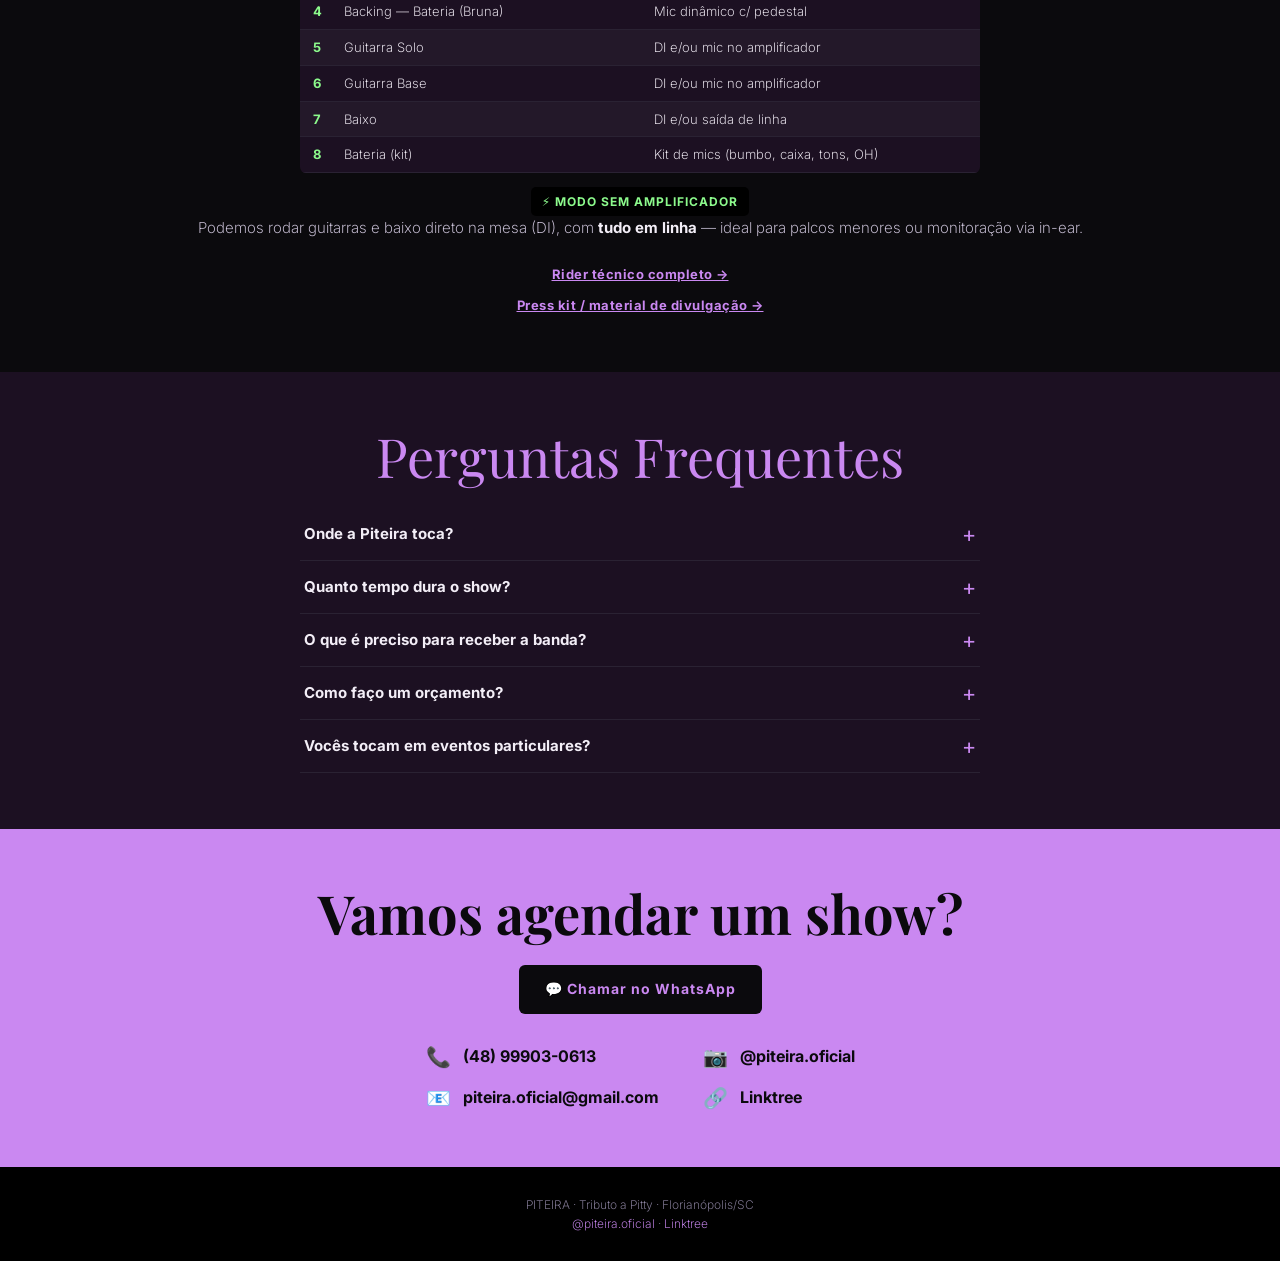
==== commit f2d90baf: "Hero e og-share: nova foto da formação atual (com Pedro) Alt do hero ajustado (não é foto ao vivo). " ====
--- a/index.html
+++ b/index.html
@@ -96,7 +96,7 @@
 
 <main>
   <section class="hero" id="hero">
-    <img class="hero-bg" src="assets/img/hero.jpg" alt="Piteira ao vivo no palco">
+    <img class="hero-bg" src="assets/img/hero.jpg" alt="Integrantes da Piteira">
     <div class="hero-overlay container">
       <h1 class="hero-title"><img class="hero-logo" src="assets/img/logo-vertical.png" alt="Piteira"></h1>
       <span class="hero-label">O seu tributo a Pitty em Floripa!</span>
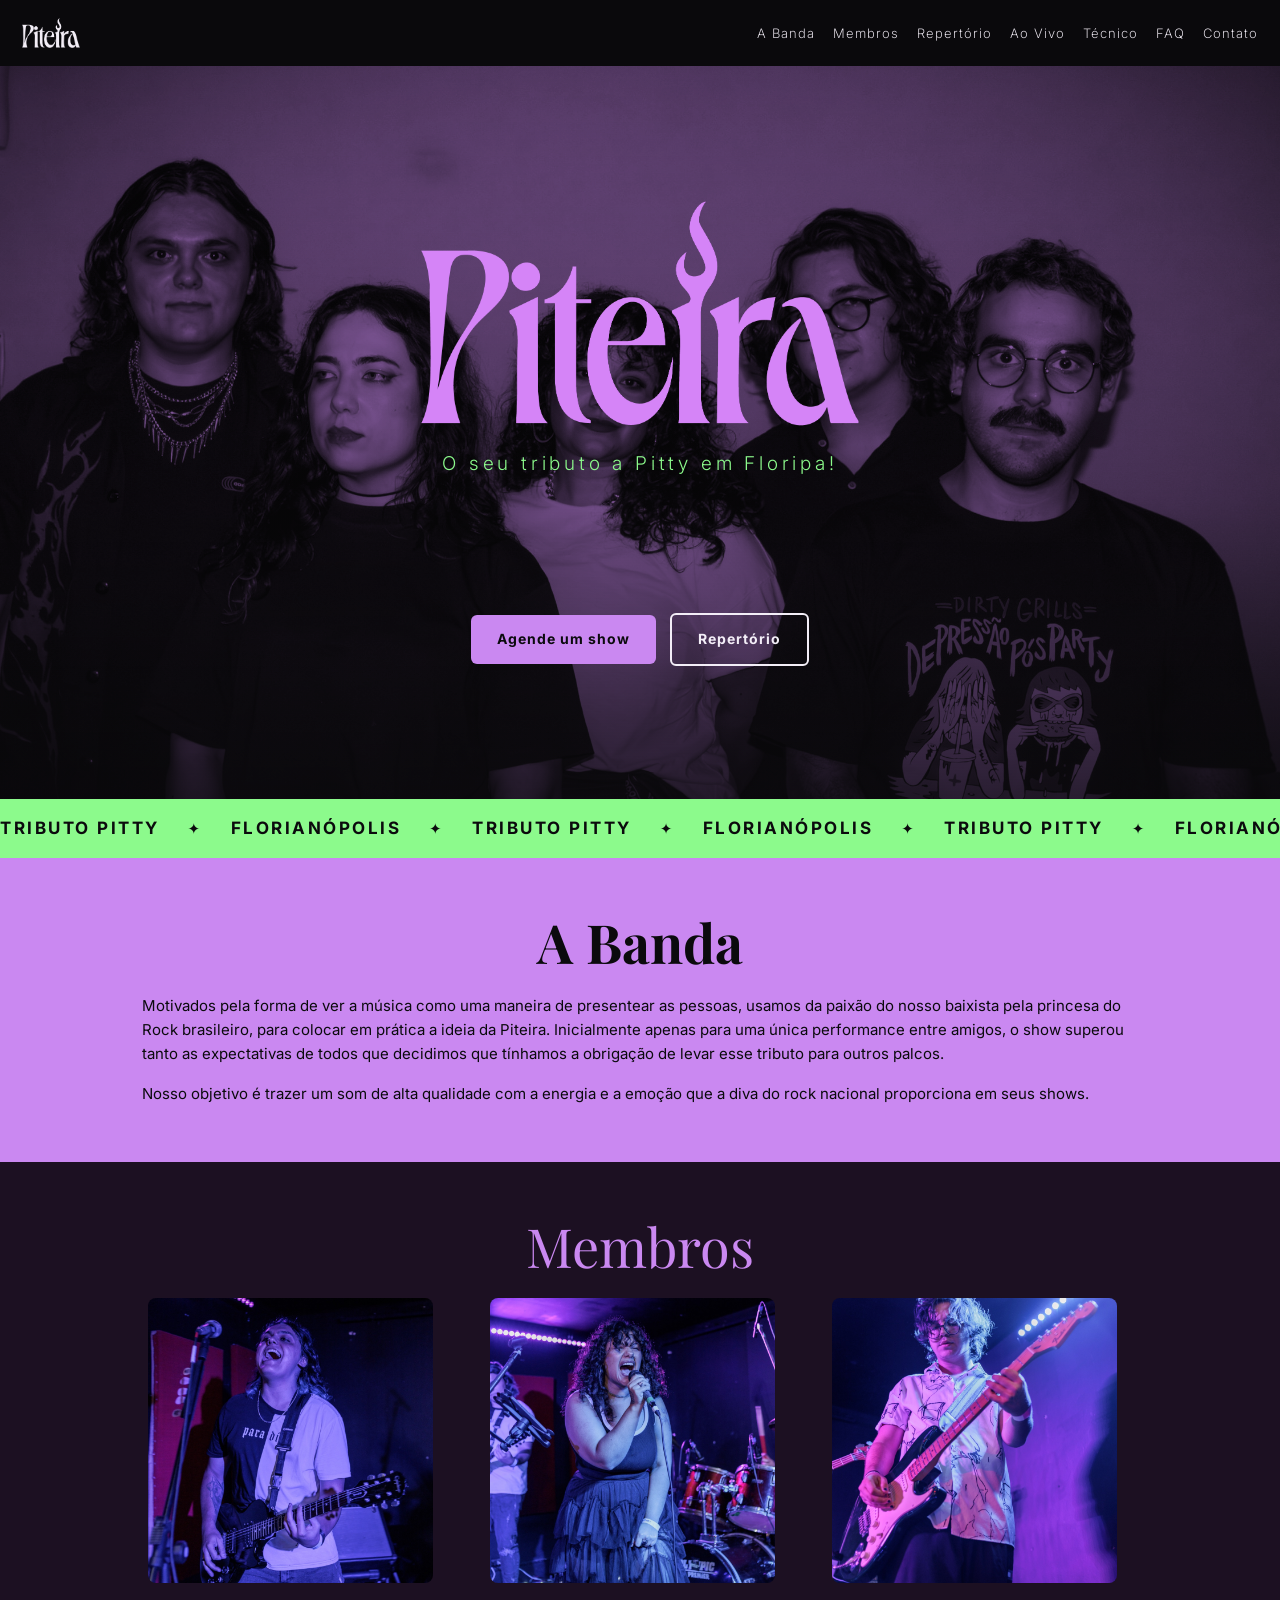
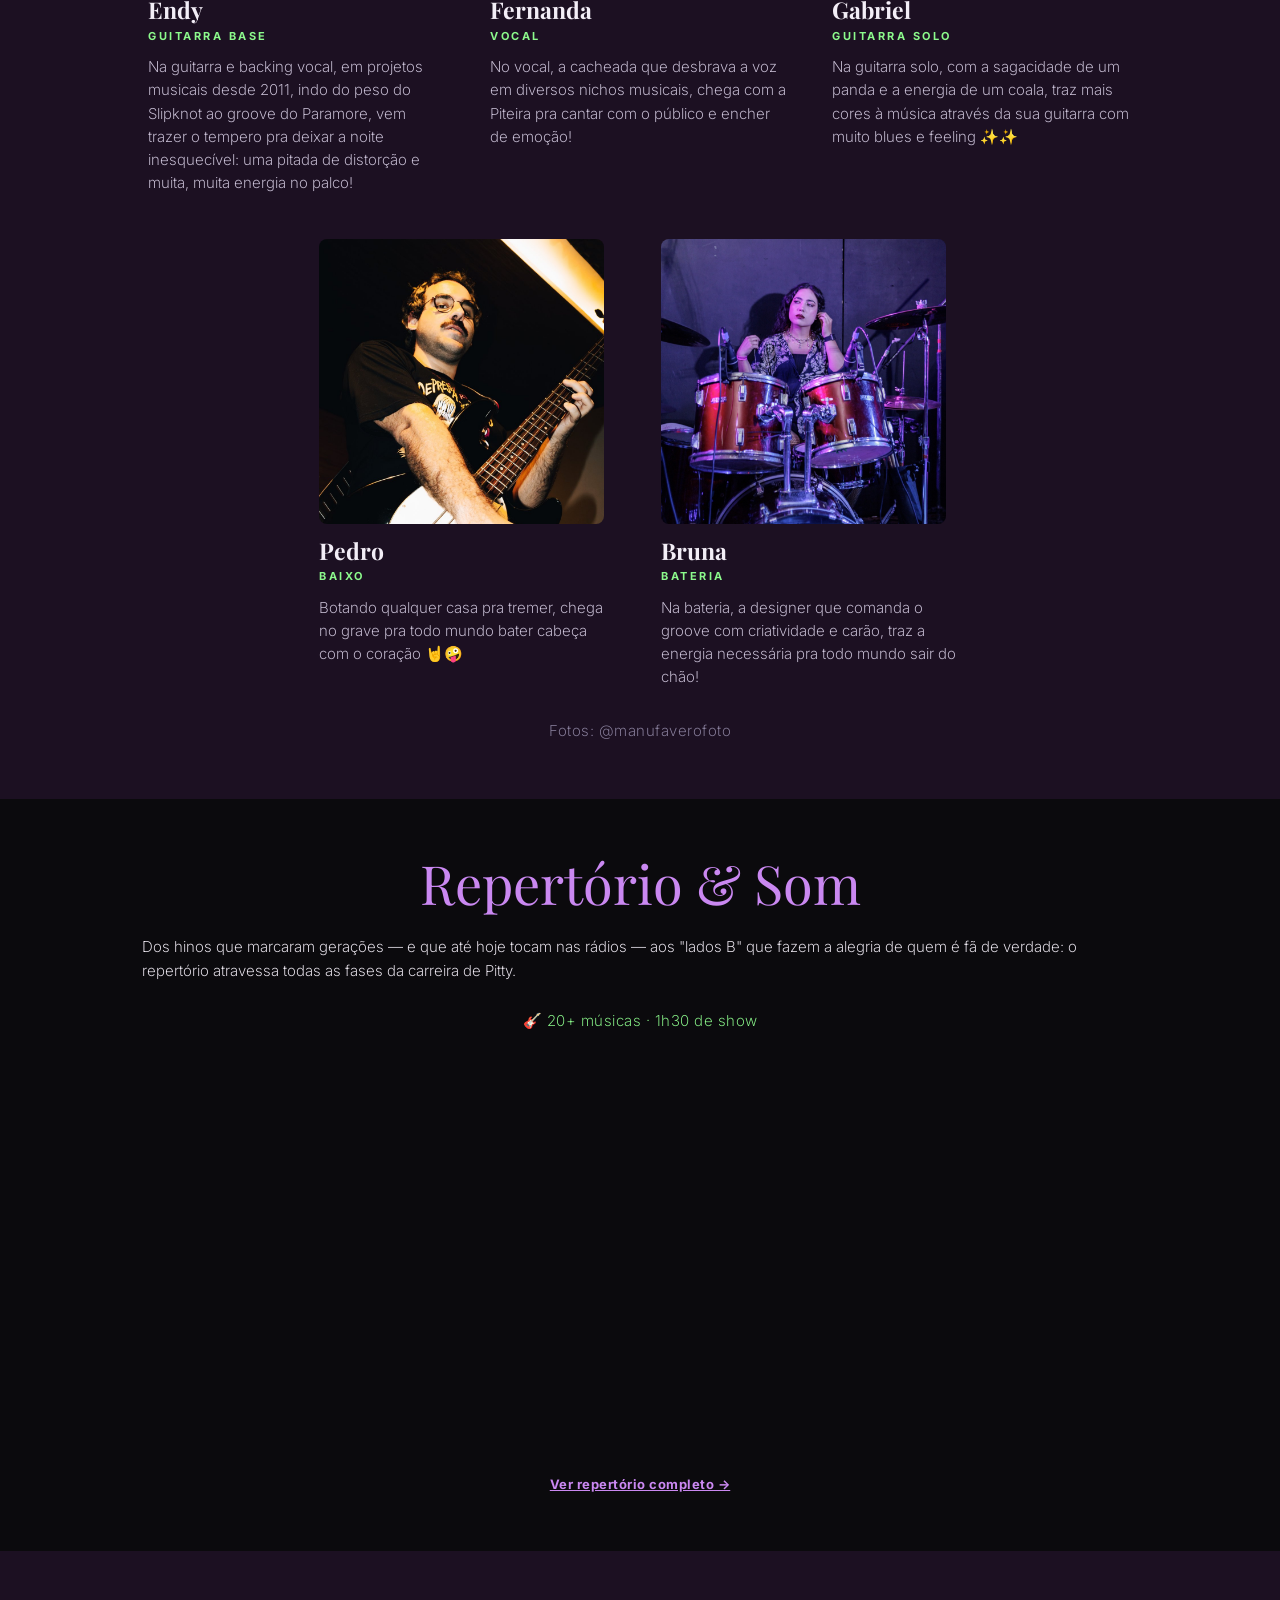
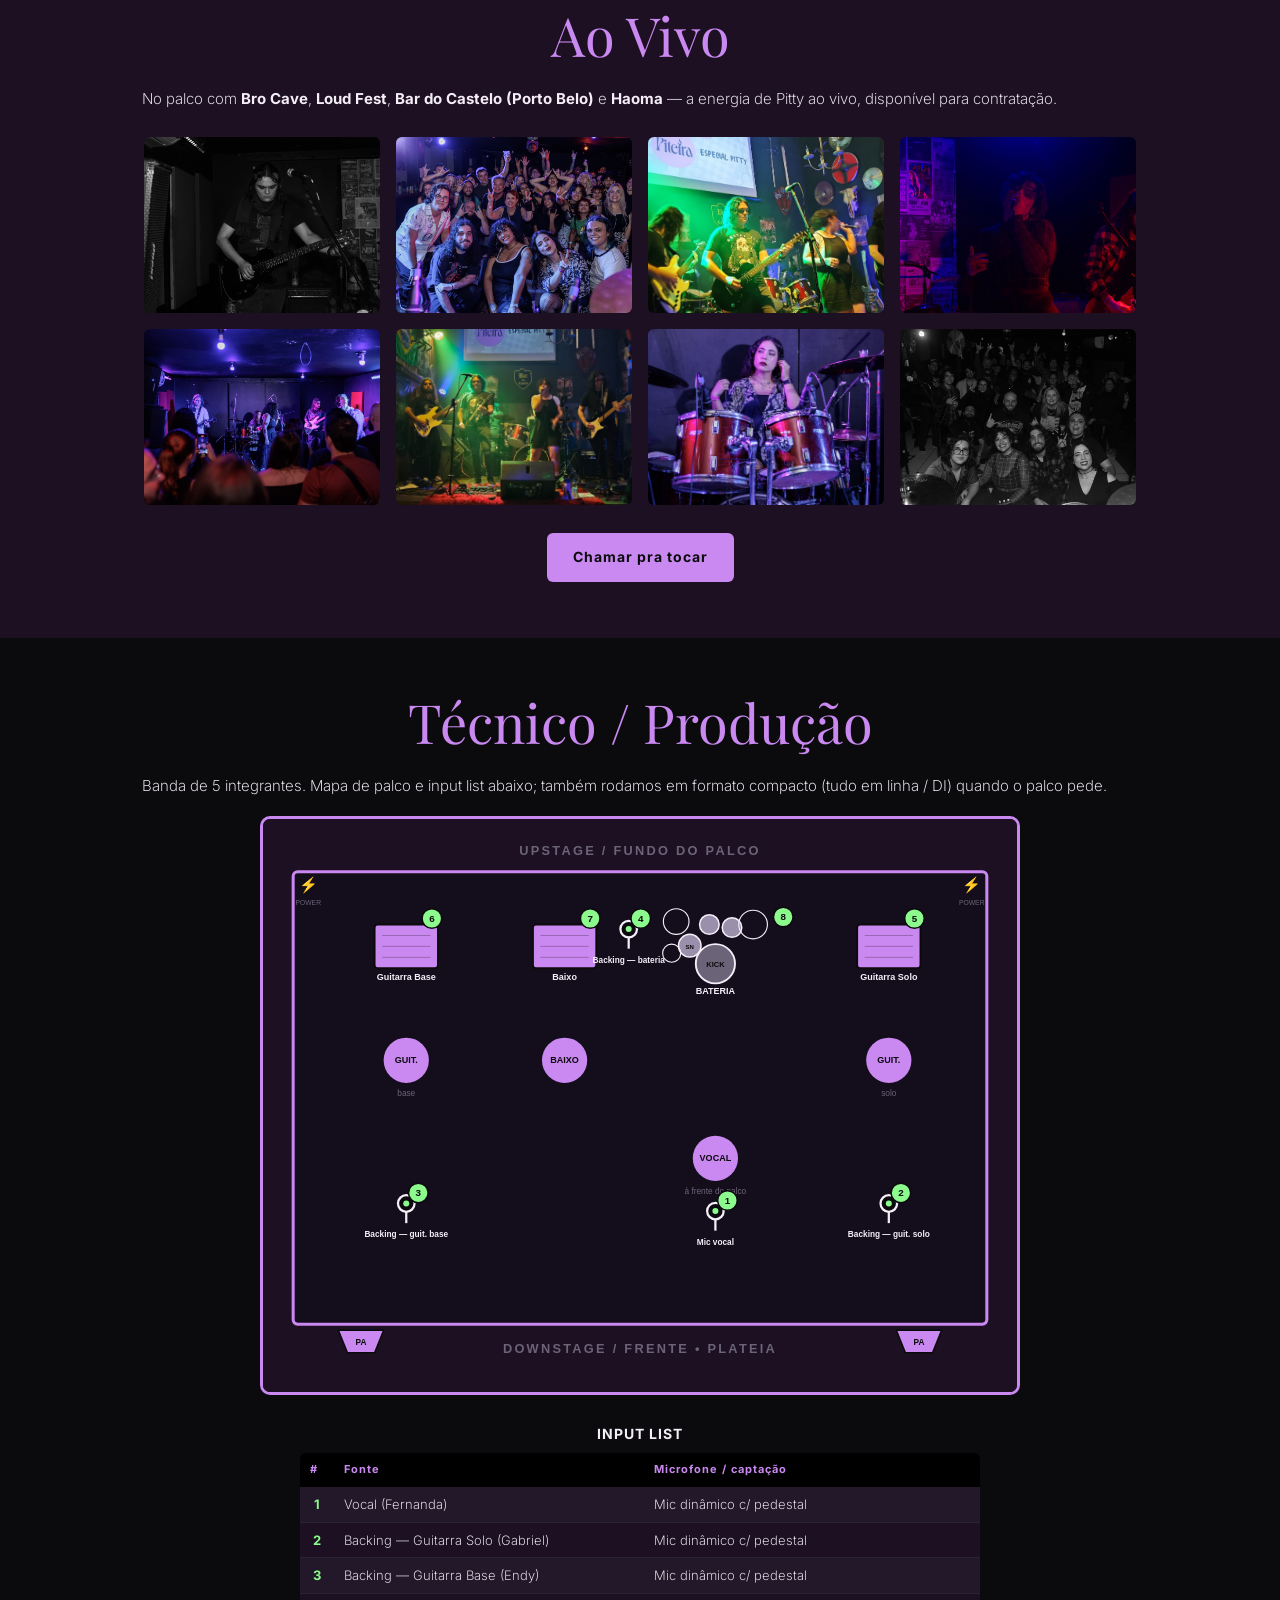
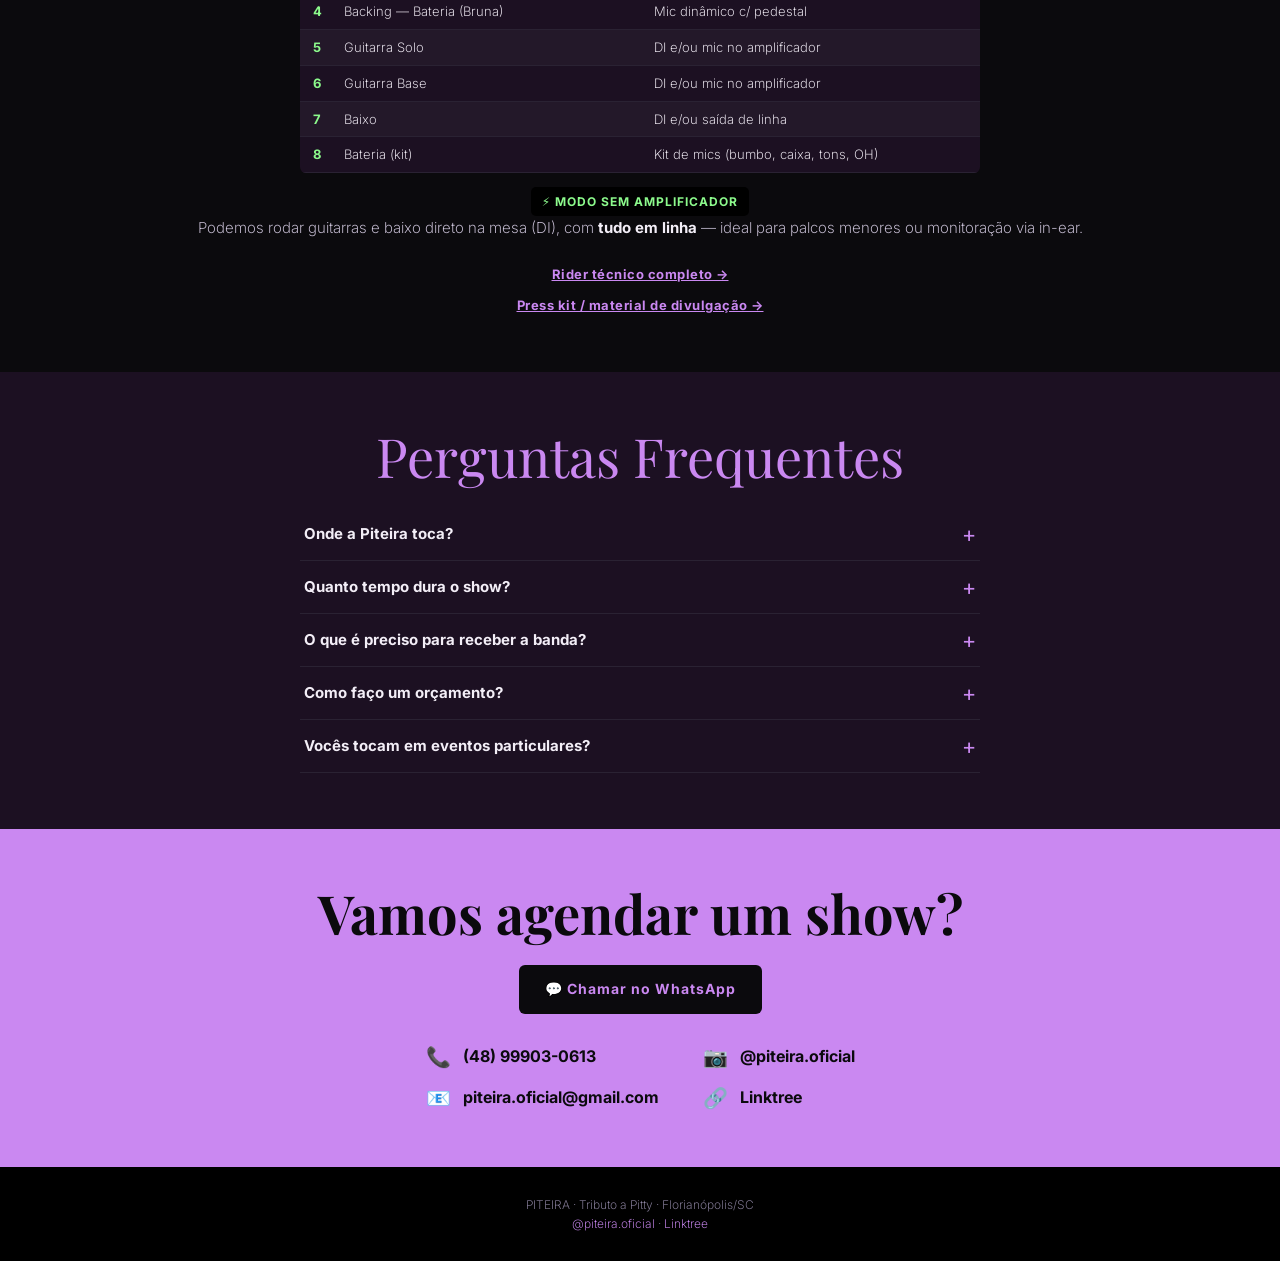
==== commit ed86f923: "Membros: bio do Pedro e link pro Instagram (@profpedroguerra) Co-Authored-By: Claude Opus 5.5 <norep" ====
--- a/index.html
+++ b/index.html
@@ -170,10 +170,10 @@
           <p class="m-bio">Na guitarra solo, com a sagacidade de um panda e a energia de um coala, traz mais cores à música através da sua guitarra com muito blues e feeling ✨✨</p>
         </article>
         <article class="member">
-          <div class="m-photo-link"><img src="assets/img/pedro.jpg" alt="Pedro"></div>
+          <a class="m-photo-link" href="https://instagram.com/profpedroguerra" target="_blank" rel="noopener" aria-label="Instagram de Pedro"><img src="assets/img/pedro.jpg" alt="Pedro"></a>
           <h3 class="m-name">Pedro</h3>
           <span class="m-role">Baixo</span>
-          <p class="m-bio">Escreve algo legal, Pedro</p>
+          <p class="m-bio">Botando qualquer casa pra tremer, chega no grave pra todo mundo bater cabeça com o coração 🤘🤪</p>
         </article>
         <article class="member">
           <a class="m-photo-link" href="https://instagram.com/brunabaltazars" target="_blank" rel="noopener" aria-label="Instagram de Bruna"><img src="assets/img/bruna.jpg" alt="Bruna"></a>
--- a/styles.css
+++ b/styles.css
@@ -102,7 +102,6 @@
   /* mobile one-by-one order: Vocal (Fernanda) first */
   .member:nth-child(2){ order:-1; } }
 .m-photo-link{ display:block; width:95%; cursor:pointer; }
-div.m-photo-link{ cursor:default; } /* membro sem Instagram linkado */
 .member img{ width:100%; max-width:none; margin:0 auto; aspect-ratio:1/1; object-fit:cover;
   border-radius:8px; transition:transform .18s; }
 .m-photo-link:hover img{ transform:scale(1.02); }
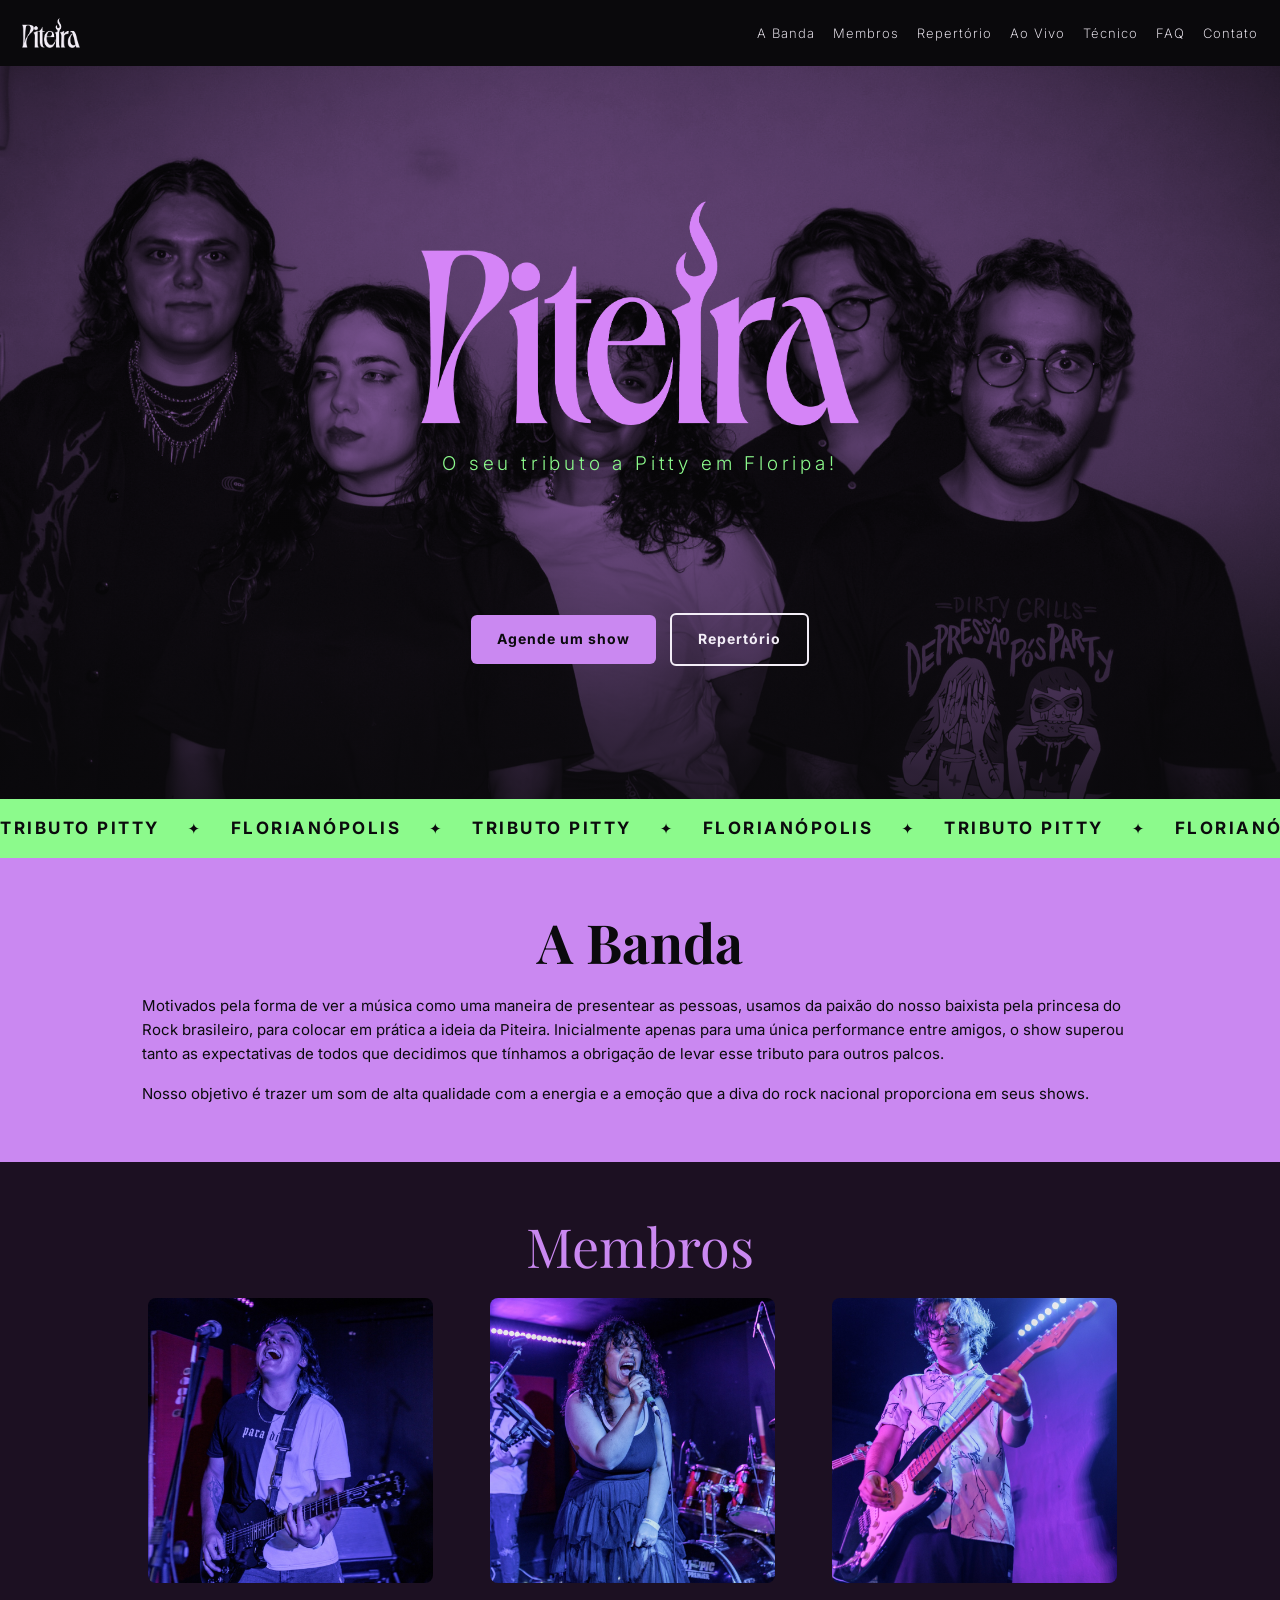
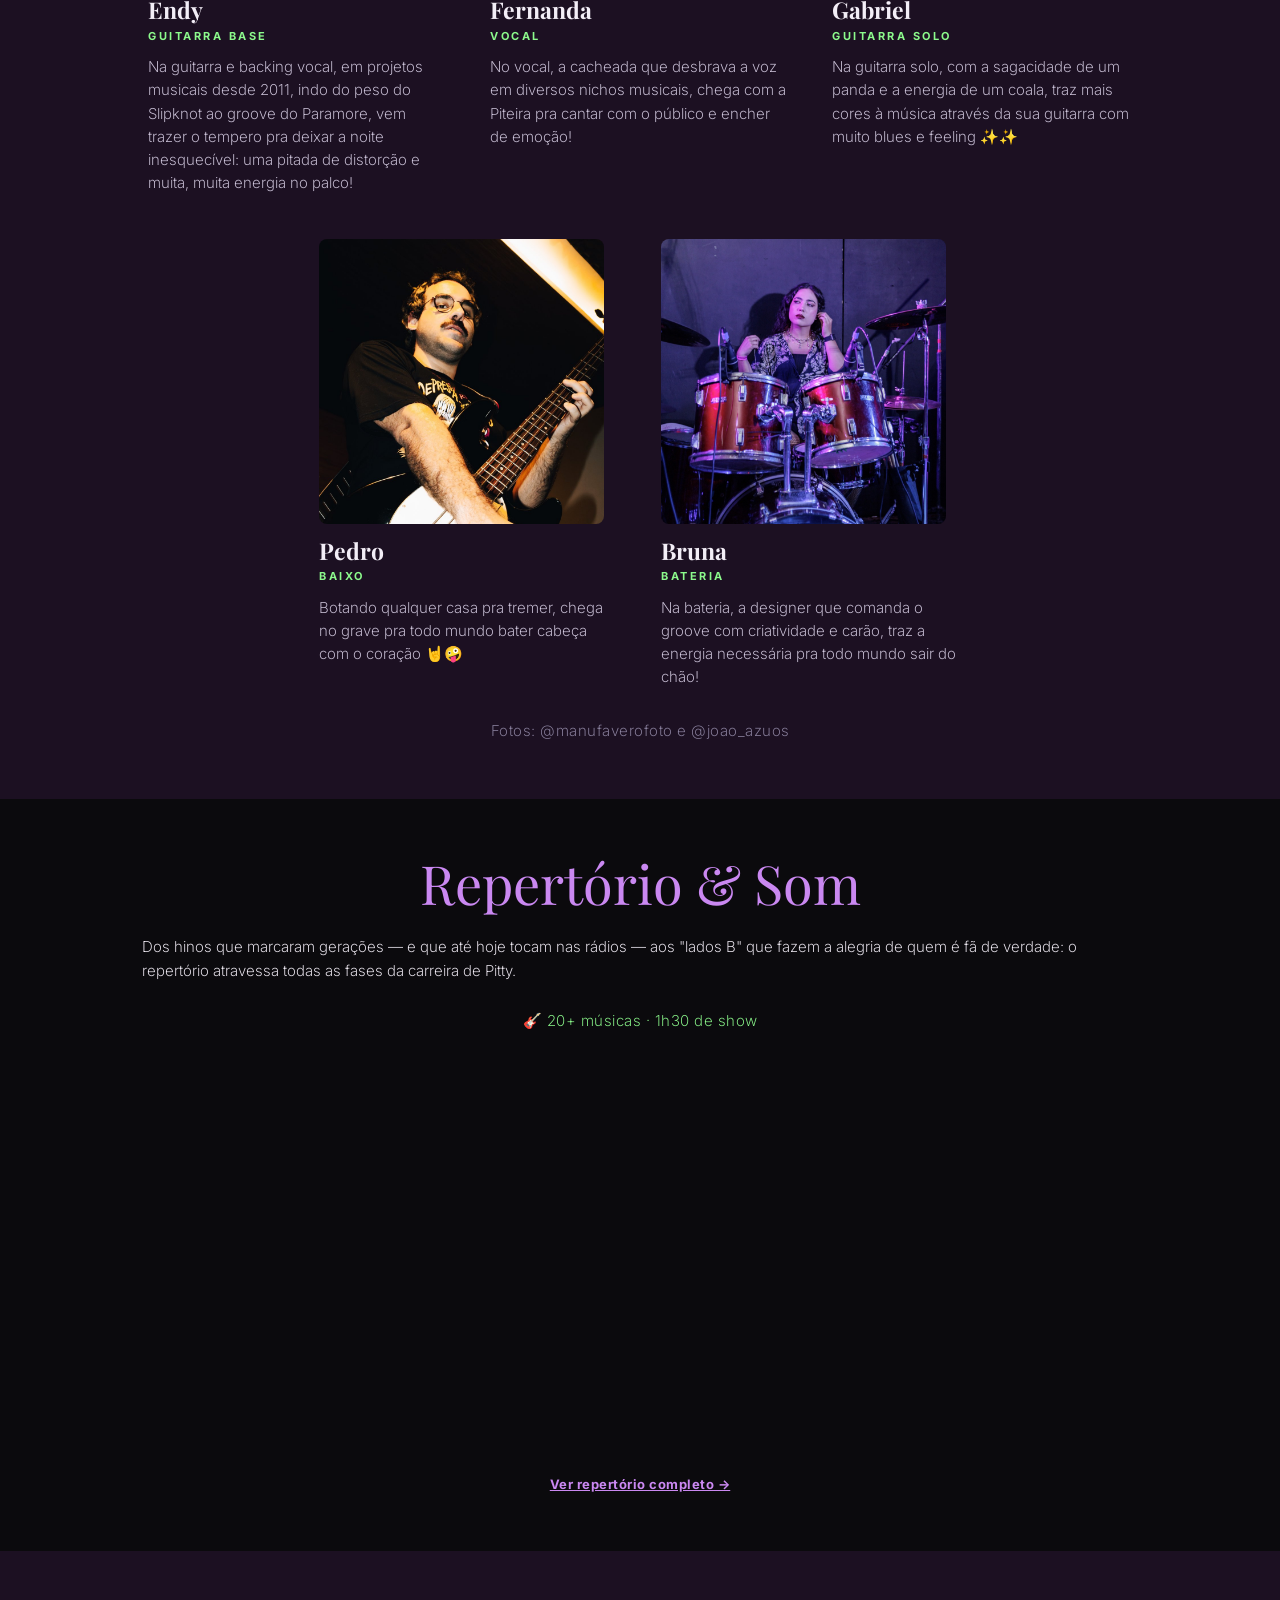
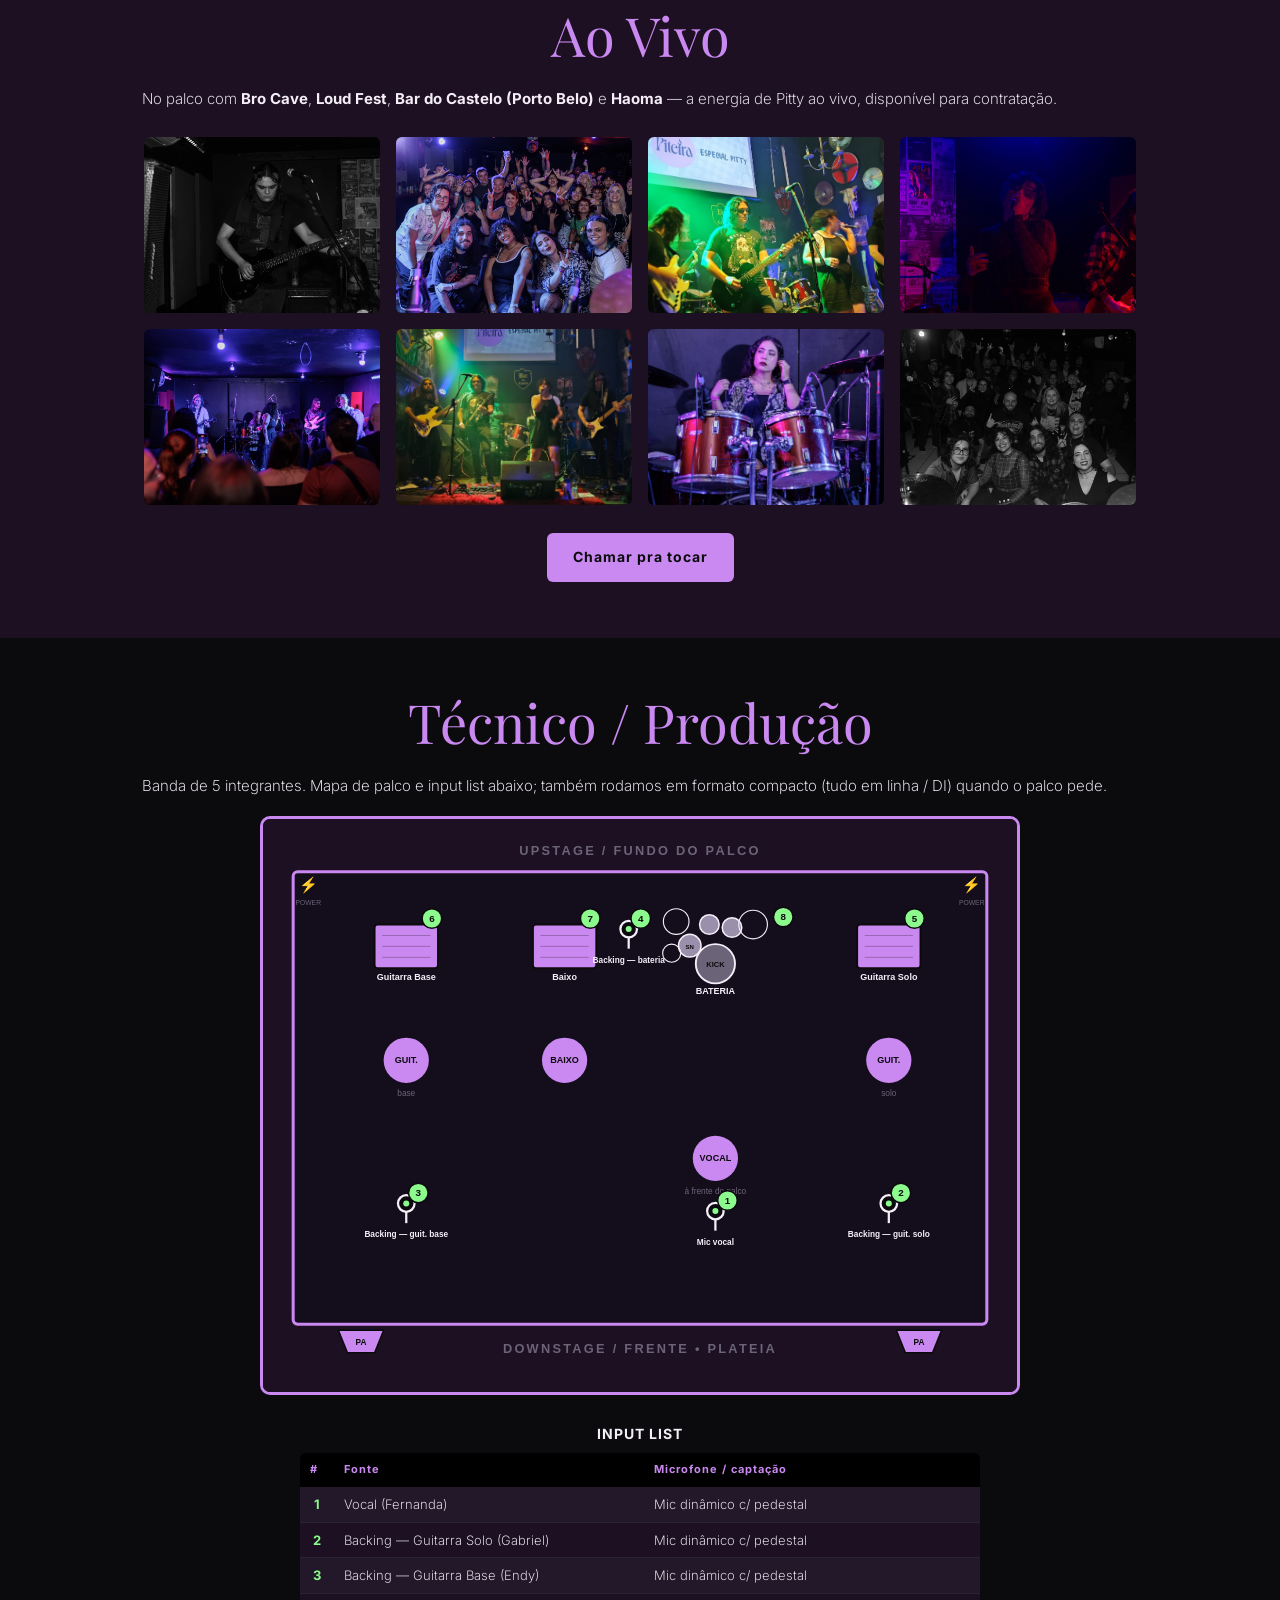
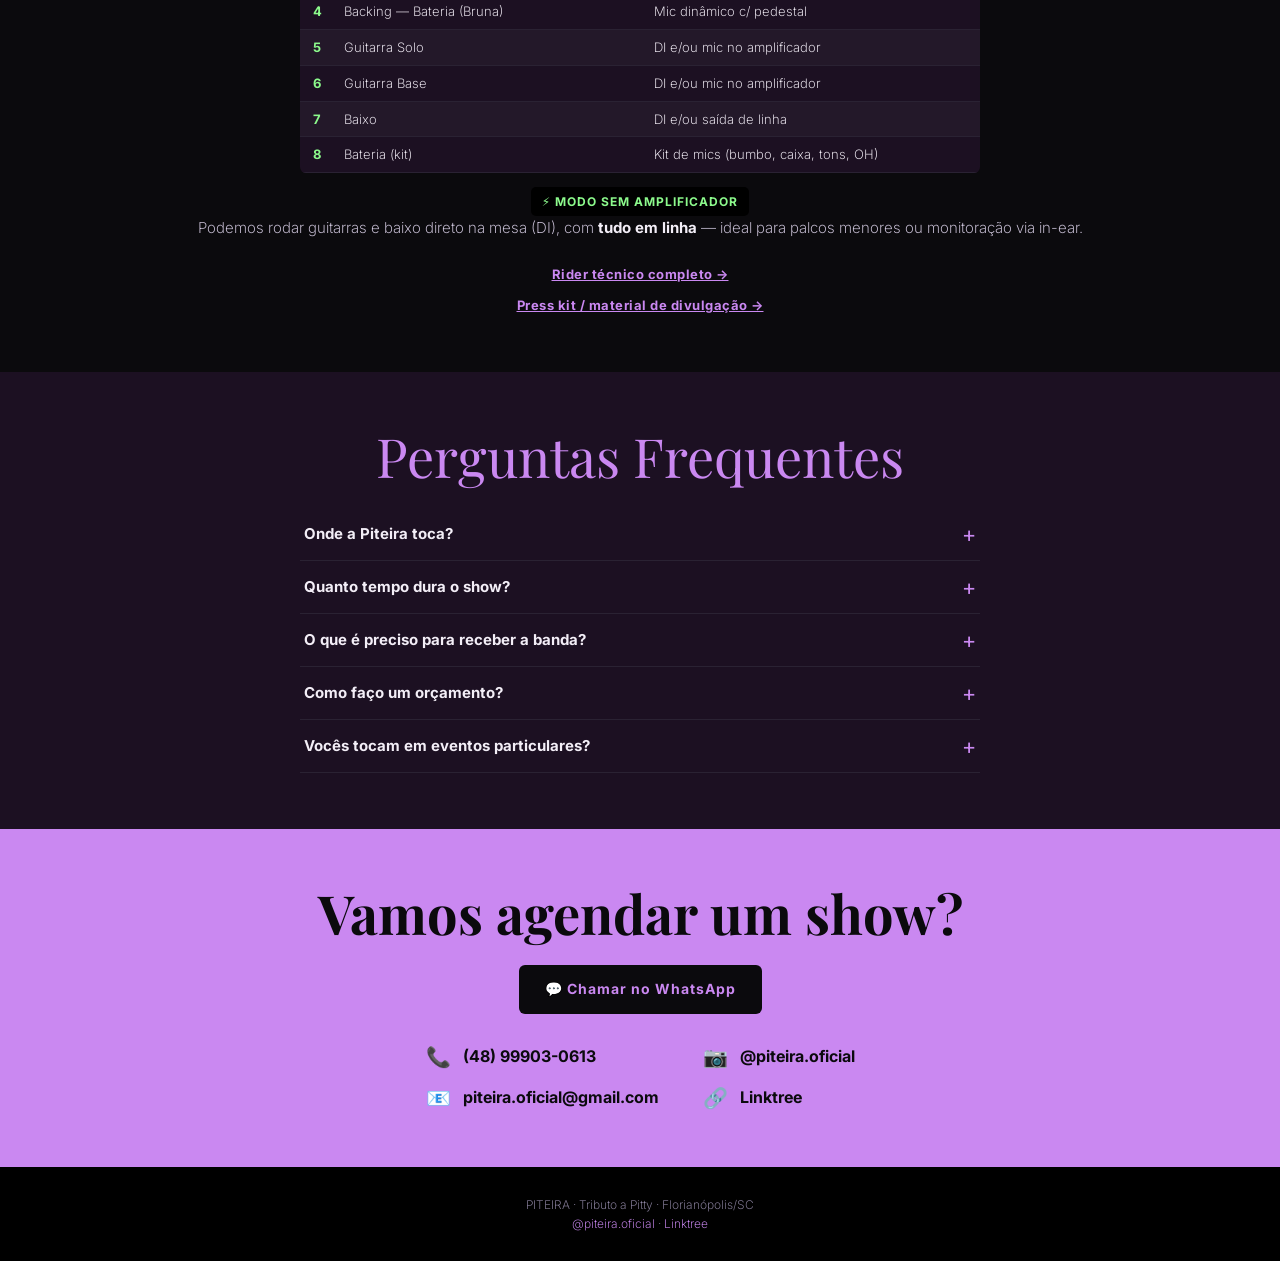
==== commit e1a0ad35: "Membros: crédito de fotos inclui @joao_azuos (foto do Pedro e próximas) Co-Authored-By: Claude Opus " ====
--- a/index.html
+++ b/index.html
@@ -182,7 +182,7 @@
           <p class="m-bio">Na bateria, a designer que comanda o groove com criatividade e carão, traz a energia necessária pra todo mundo sair do chão!</p>
         </article>
       </div>
-      <p class="m-credit">Fotos: @manufaverofoto</p>
+      <p class="m-credit">Fotos: @manufaverofoto e @joao_azuos</p>
     </div>
   </section>
 
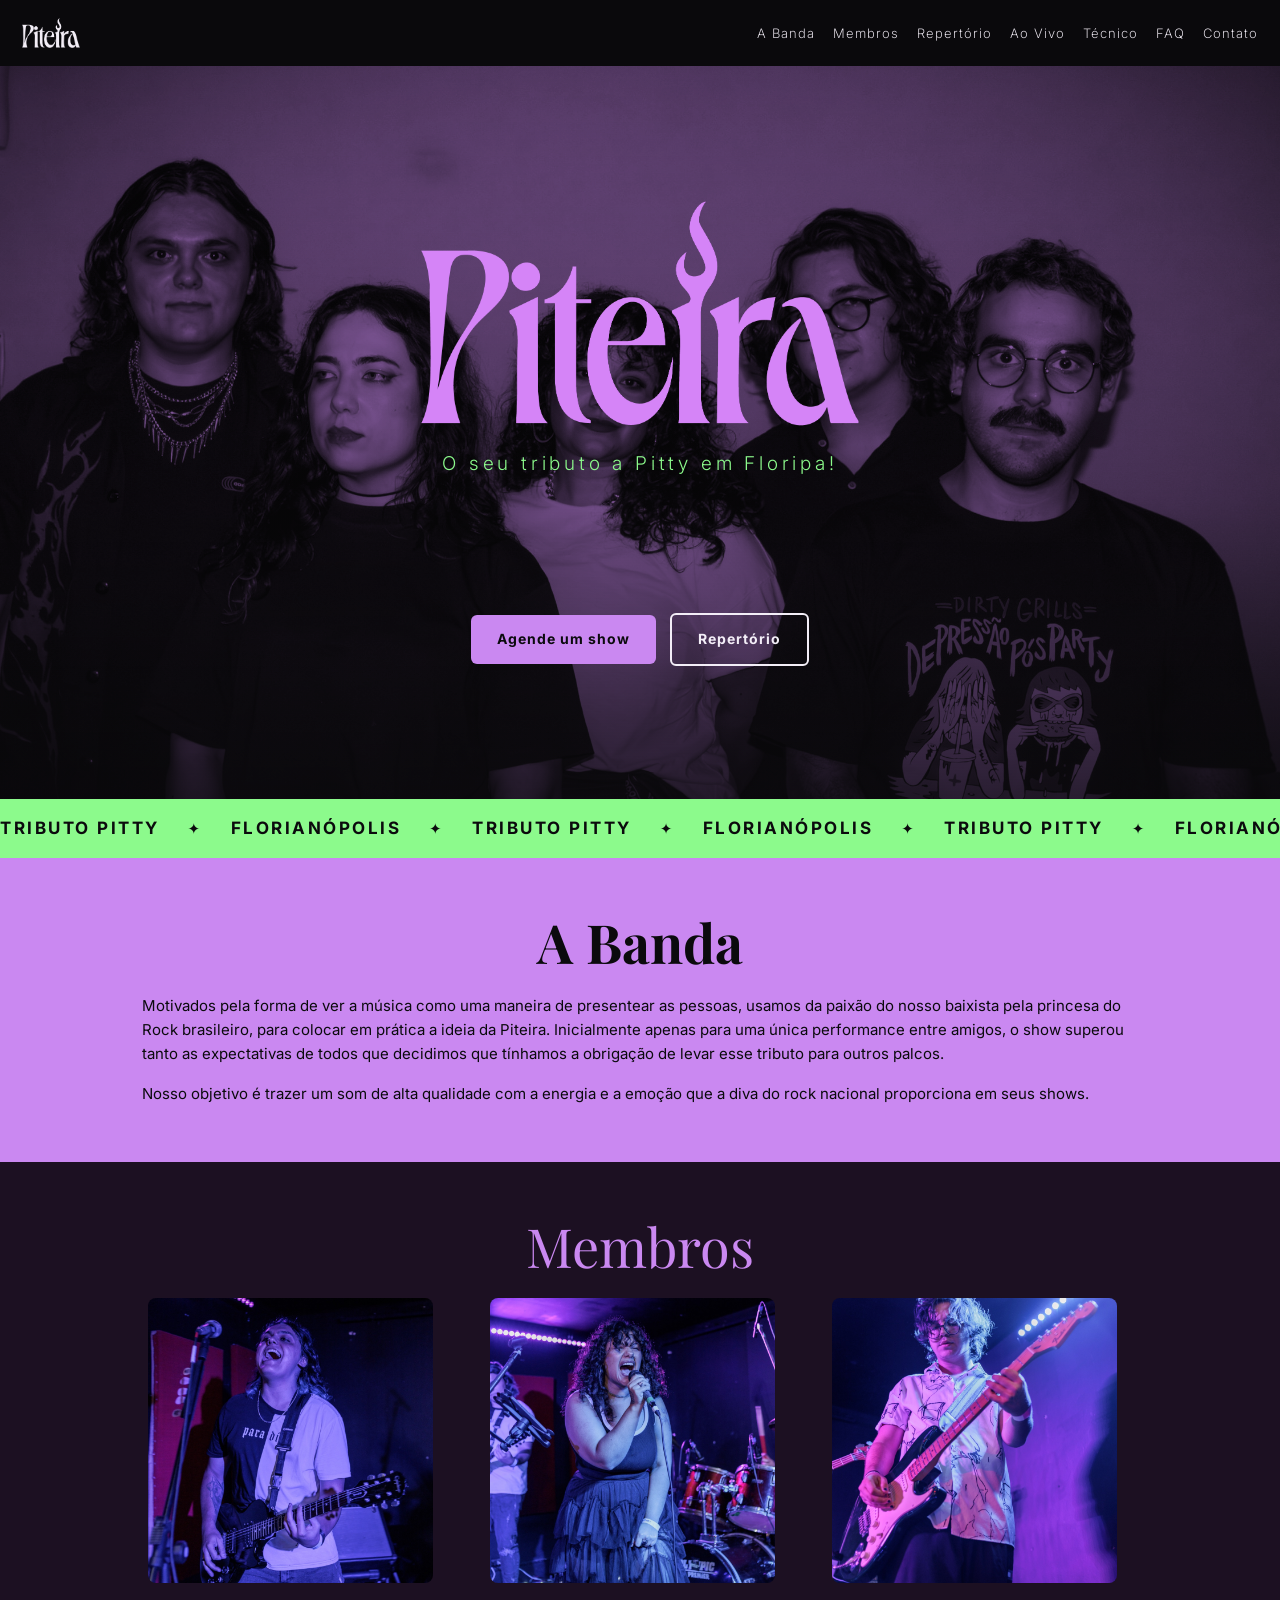
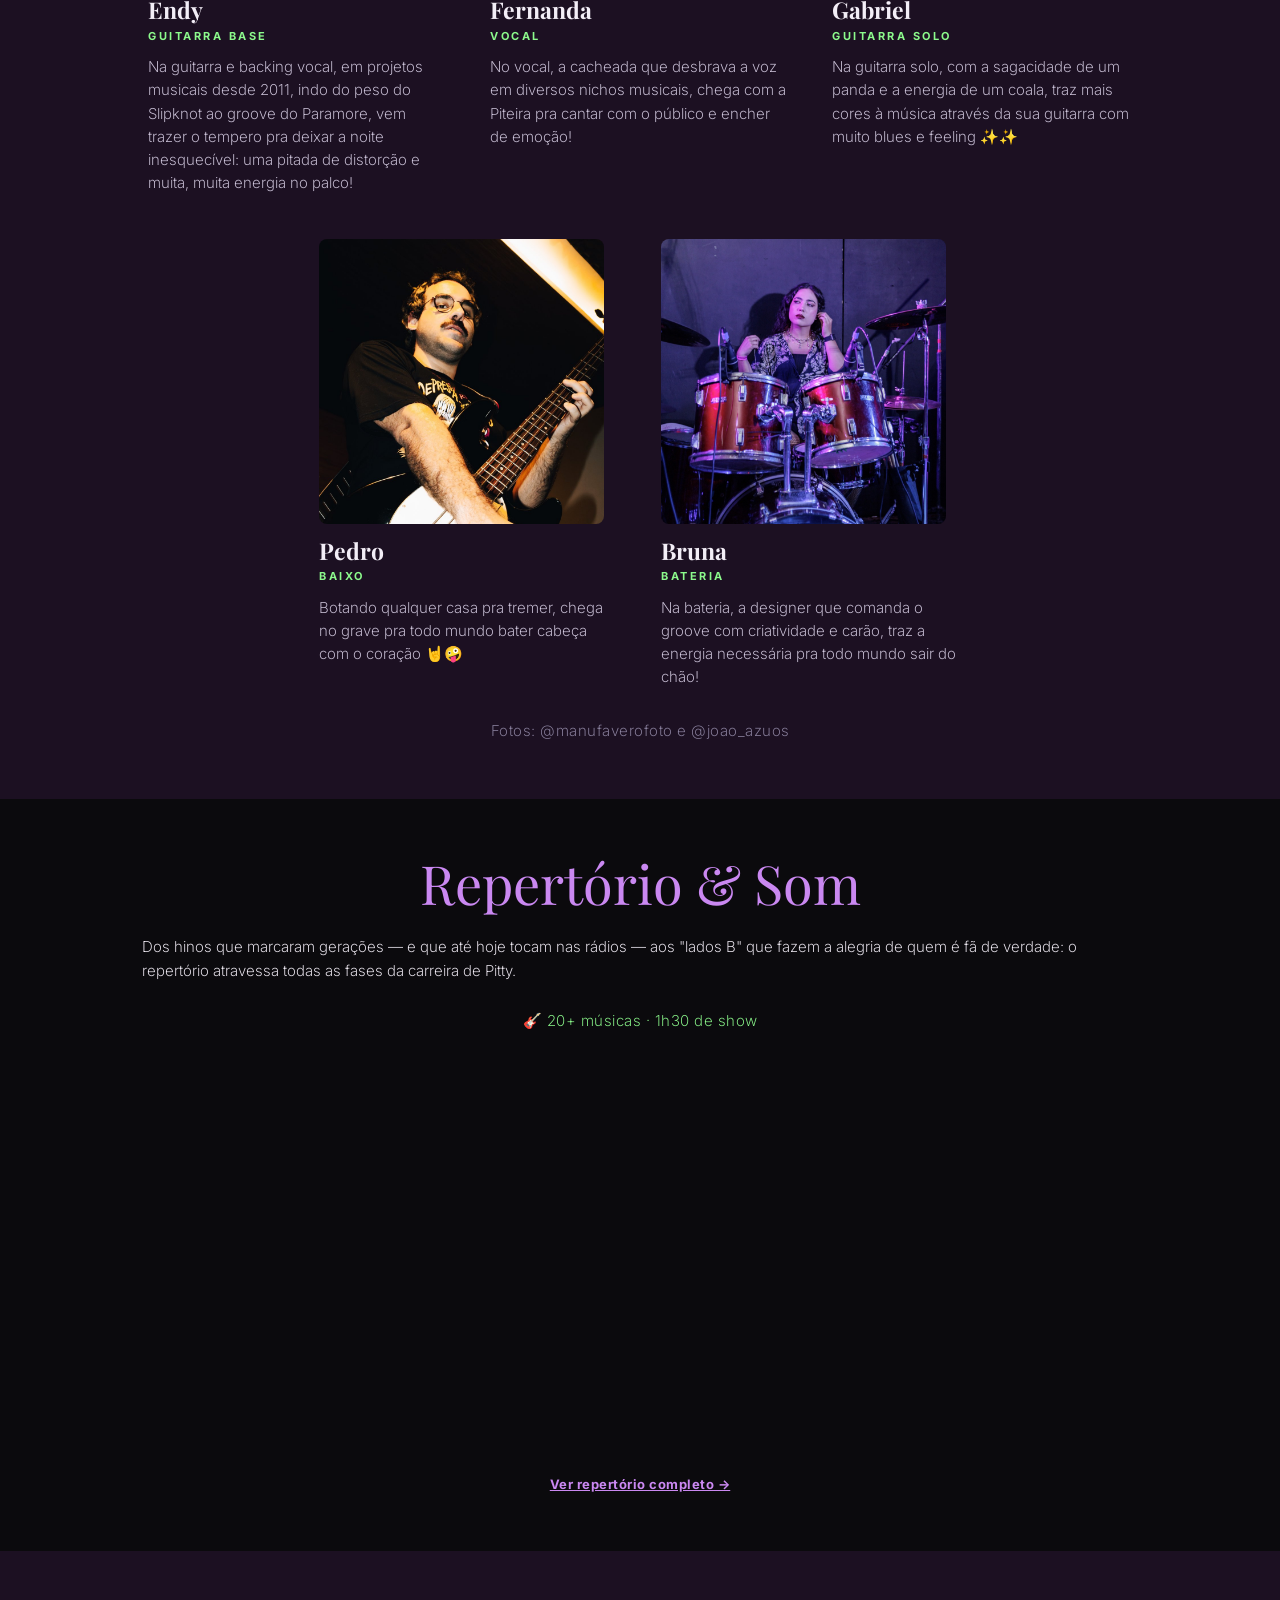
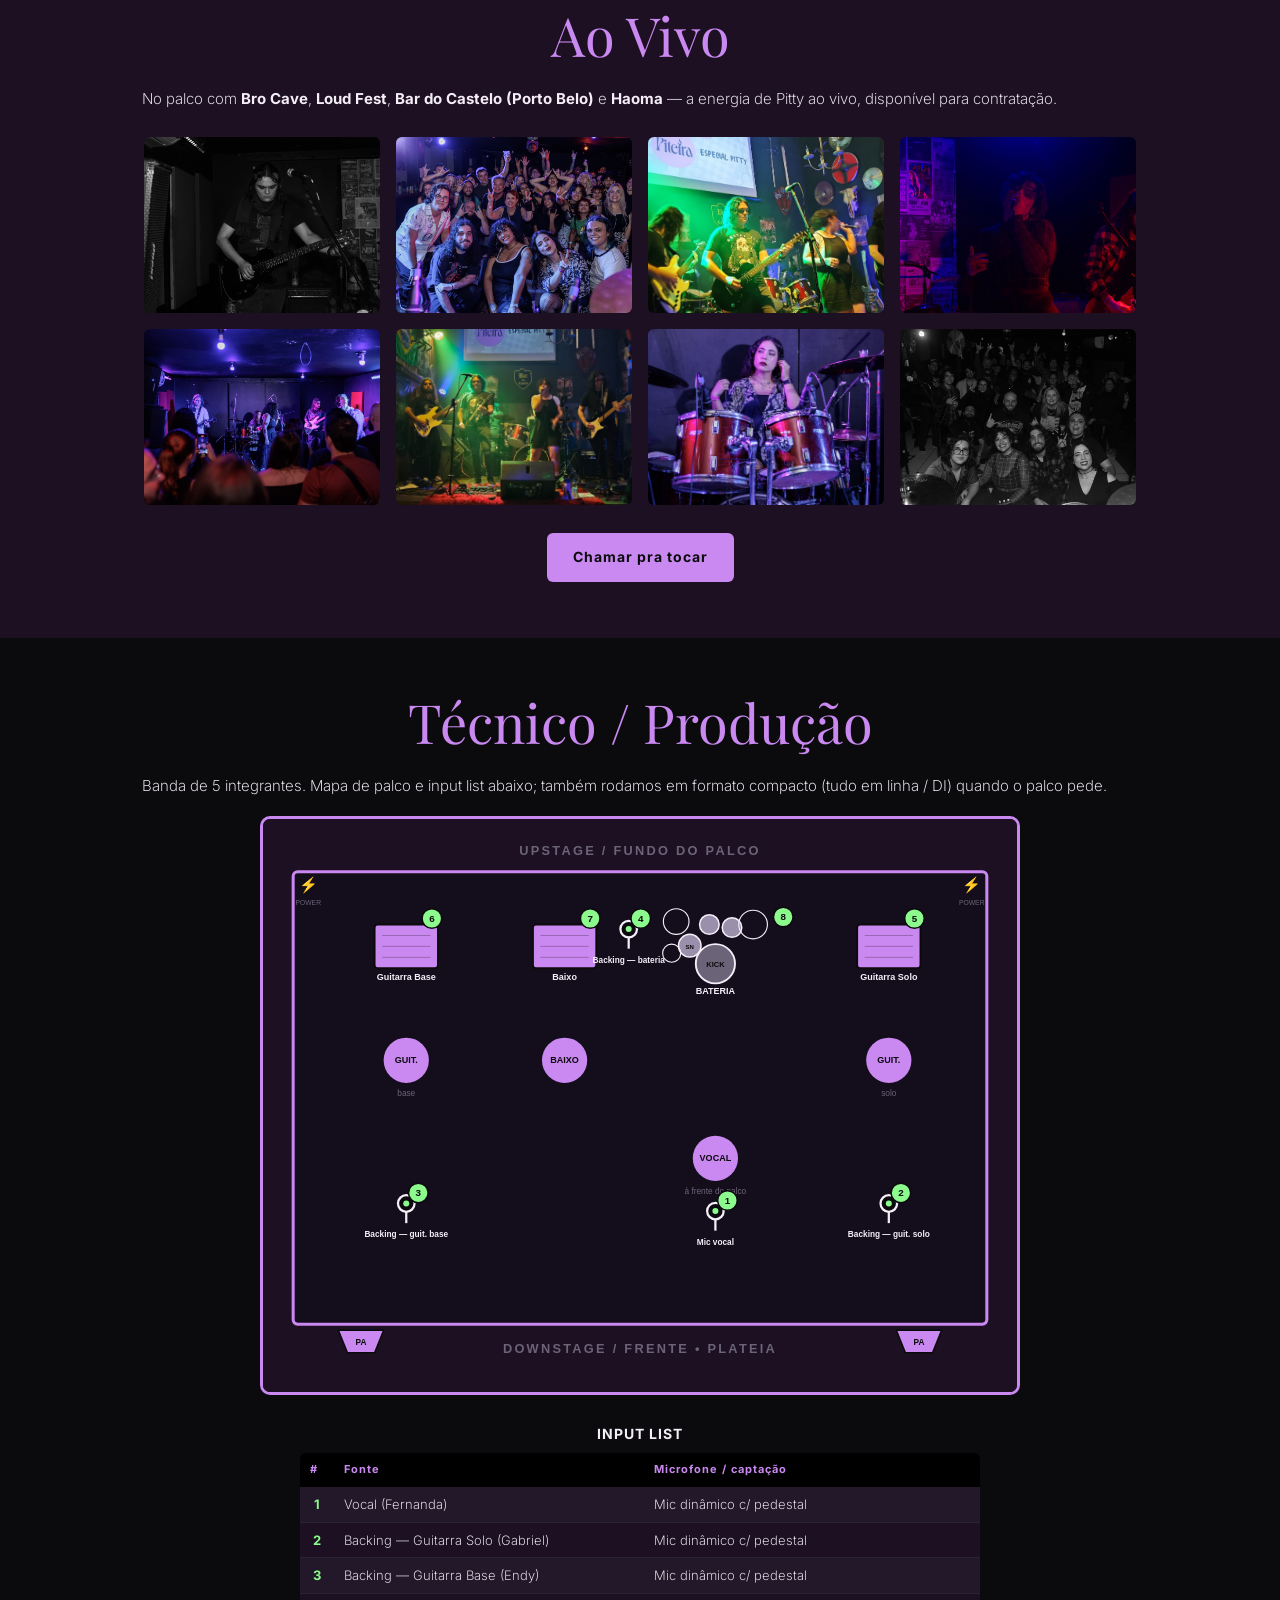
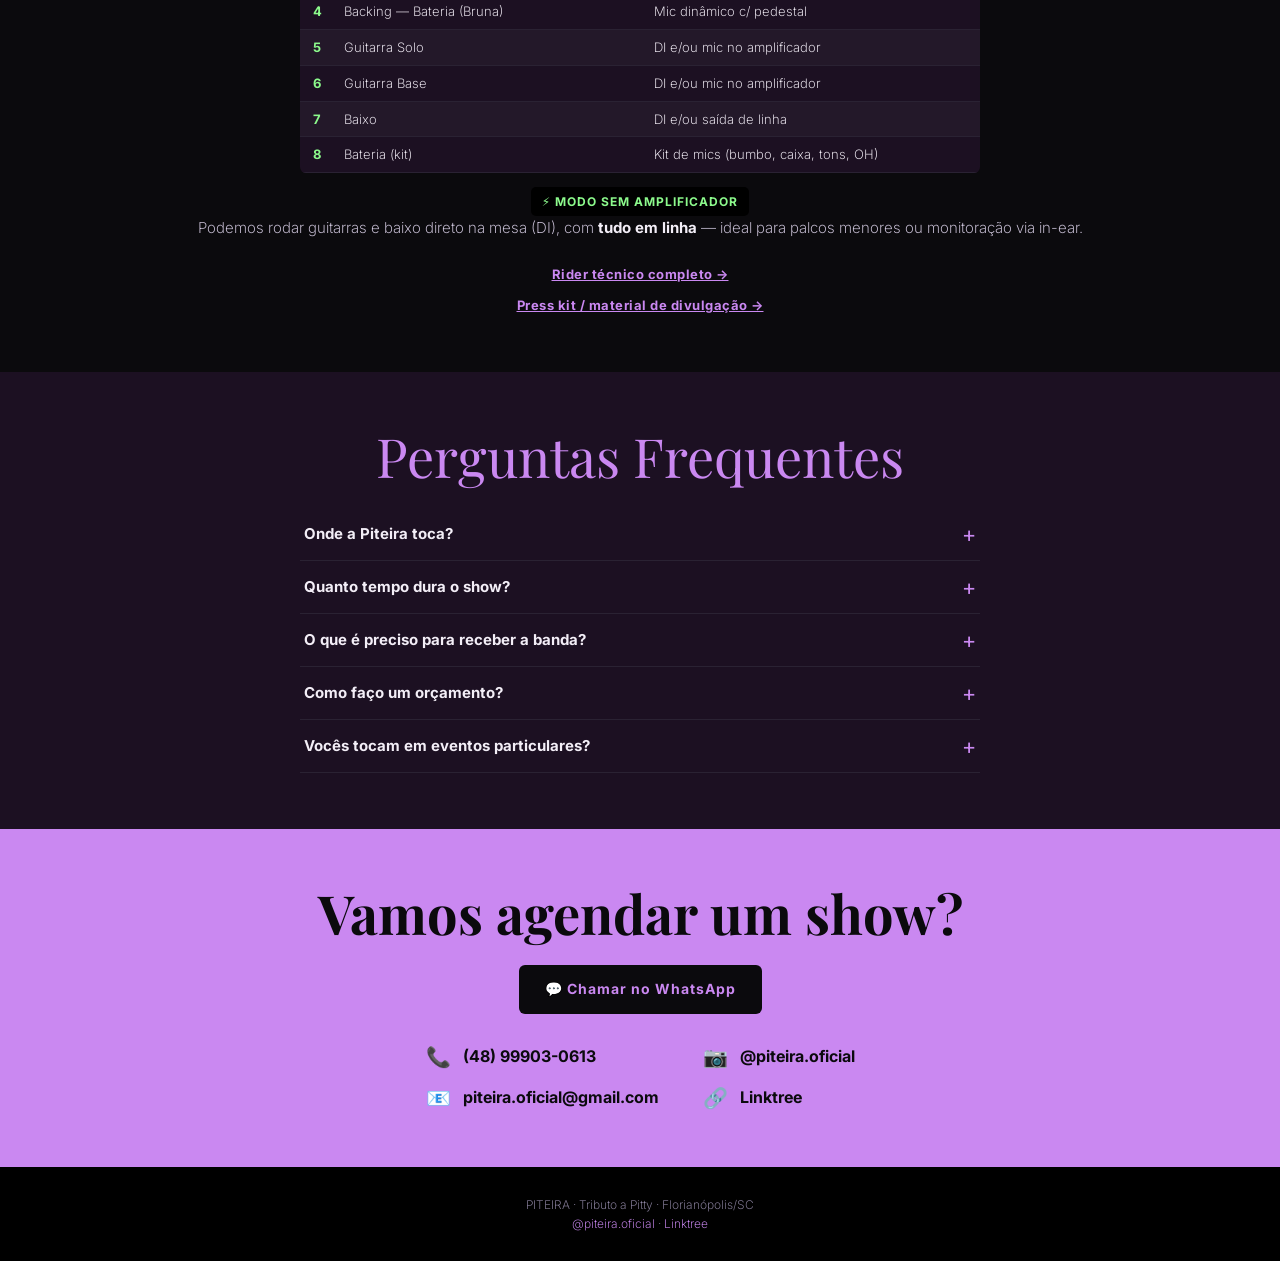
==== commit e662fec9: "Domínio próprio: og:url, og:image, JSON-LD e canonical apontando para piteiraoficial.com.br. Co-Auth" ====
--- a/index.html
+++ b/index.html
@@ -10,11 +10,12 @@
 <meta name="description" content="Piteira — o seu tributo a Pitty em Florianópolis. Repertório, integrantes, mapa de palco e contato para contratação.">
 <meta property="og:title" content="Piteira — Tributo a Pitty">
 <meta property="og:description" content="O seu tributo a Pitty em Florianópolis.">
-<meta property="og:image" content="https://piteira.endy-silveira.workers.dev/assets/img/og-share.jpg">
+<meta property="og:image" content="https://piteiraoficial.com.br/assets/img/og-share.jpg">
 <meta property="og:image:type" content="image/jpeg">
 <meta property="og:image:width" content="1200">
 <meta property="og:image:height" content="630">
-<meta property="og:url" content="https://piteira.endy-silveira.workers.dev/">
+<link rel="canonical" href="https://piteiraoficial.com.br/">
+<meta property="og:url" content="https://piteiraoficial.com.br/">
 <meta property="og:type" content="website">
 <meta name="twitter:card" content="summary_large_image">
 <script type="application/ld+json">
@@ -23,14 +24,14 @@
   "@graph": [
     {
       "@type": "MusicGroup",
-      "@id": "https://piteira.endy-silveira.workers.dev/#banda",
+      "@id": "https://piteiraoficial.com.br/#banda",
       "name": "Piteira",
       "alternateName": "Piteira — Tributo a Pitty",
       "description": "Banda tributo a Pitty de Florianópolis/SC. Show de cerca de 1h30 com os maiores sucessos da carreira da cantora, disponível para contratação em bares, casas de show, festivais e eventos.",
       "genre": ["Rock", "Rock brasileiro"],
-      "url": "https://piteira.endy-silveira.workers.dev/",
-      "image": "https://piteira.endy-silveira.workers.dev/assets/img/og-share.jpg",
-      "logo": "https://piteira.endy-silveira.workers.dev/assets/img/logo-positivo.png",
+      "url": "https://piteiraoficial.com.br/",
+      "image": "https://piteiraoficial.com.br/assets/img/og-share.jpg",
+      "logo": "https://piteiraoficial.com.br/assets/img/logo-positivo.png",
       "email": "piteira.oficial@gmail.com",
       "telephone": "+55-48-99903-0613",
       "foundingLocation": { "@type": "City", "name": "Florianópolis" },
@@ -42,7 +43,7 @@
     },
     {
       "@type": "FAQPage",
-      "@id": "https://piteira.endy-silveira.workers.dev/#faq",
+      "@id": "https://piteiraoficial.com.br/#faq",
       "mainEntity": [
         {
           "@type": "Question",
